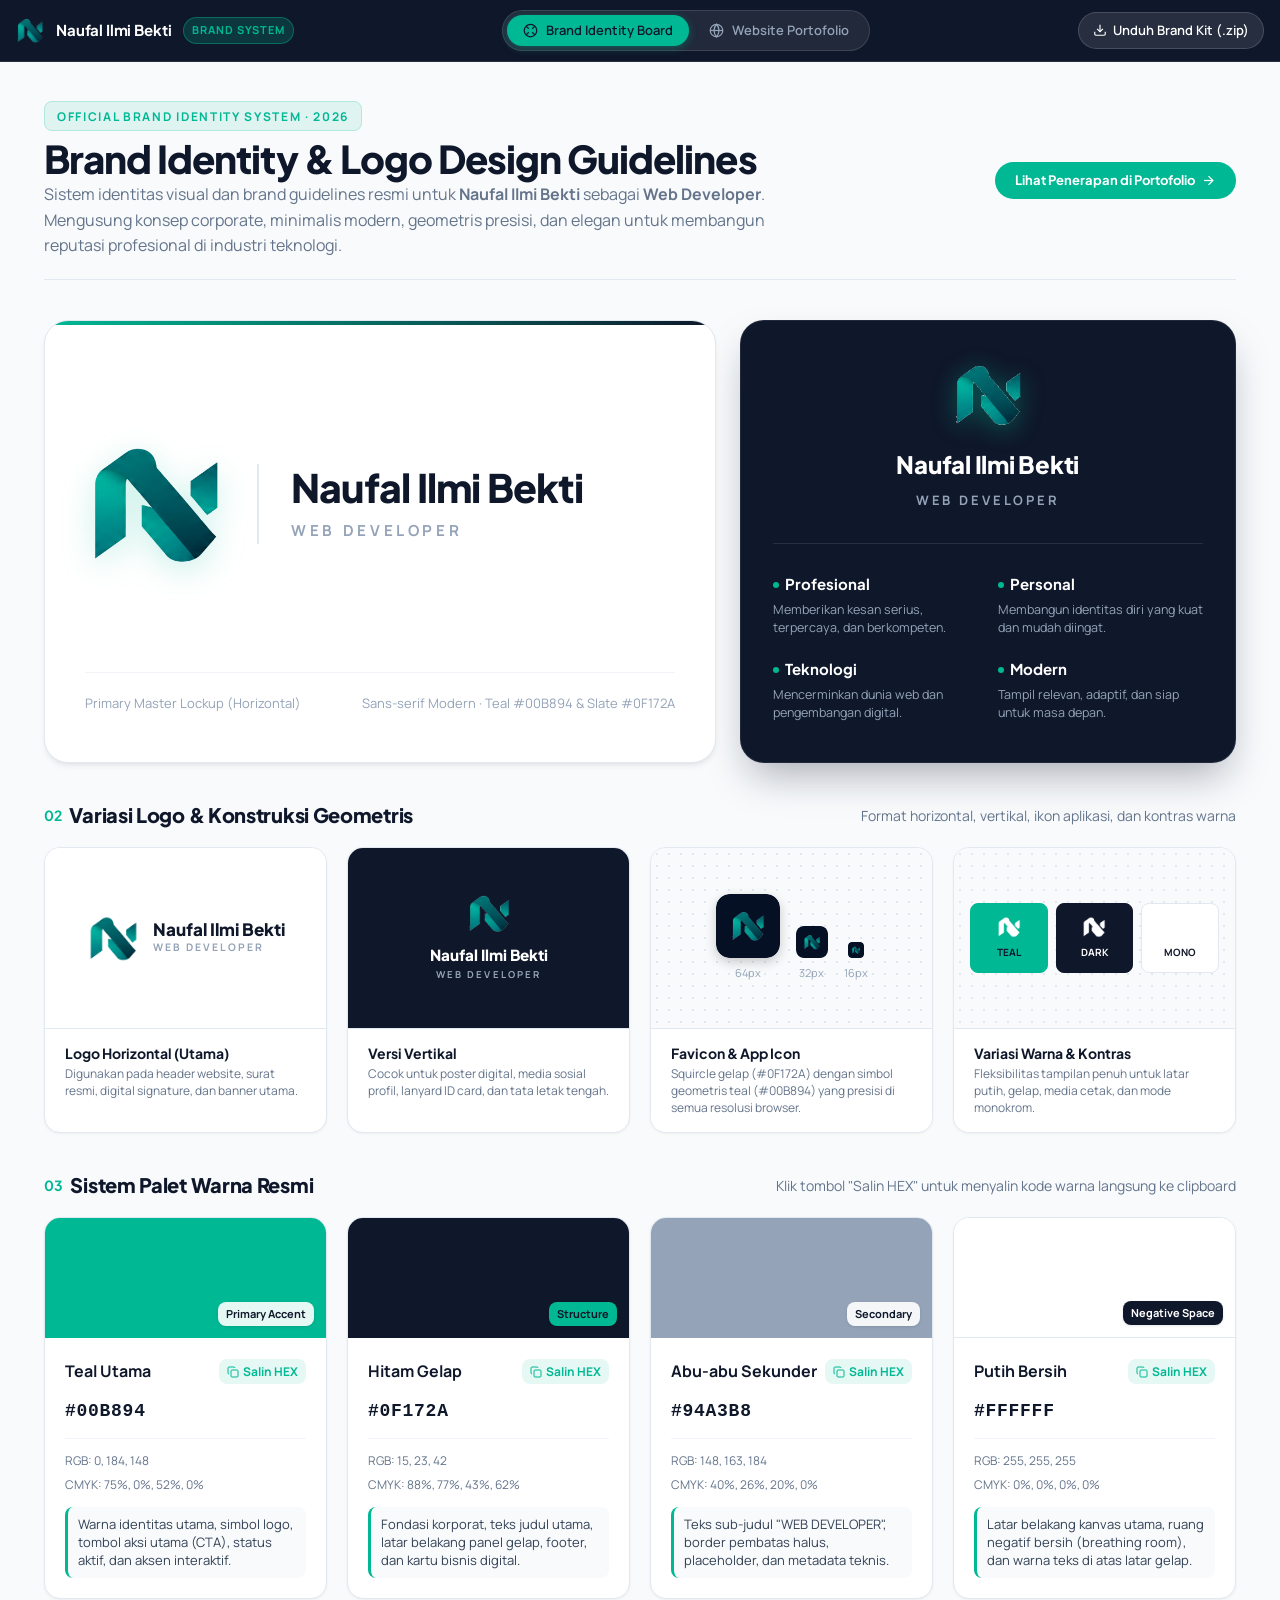
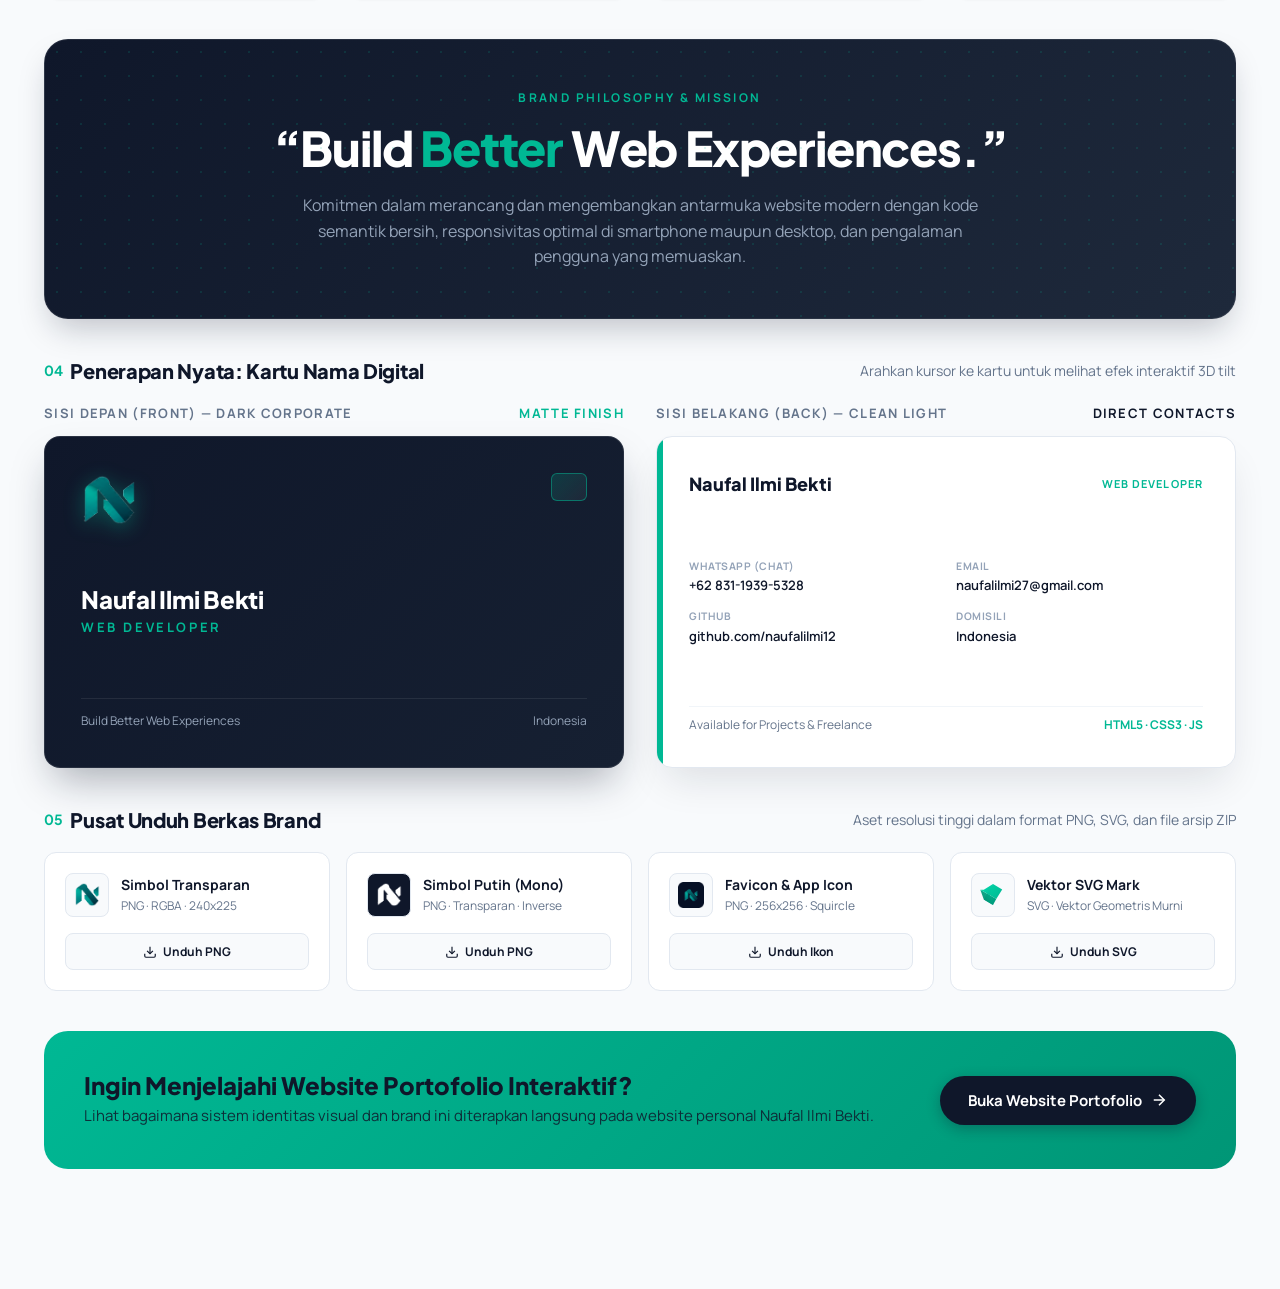
==== index.html @ be4464a8 "feat: initialize portfolio project Add initial project structure, documentation, and media assets." ====
<!DOCTYPE html>
<html lang="id">
<head>
  <meta charset="UTF-8">
  <meta name="viewport" content="width=device-width, initial-scale=1.0">
  <title>Naufal Ilmi Bekti — Web Developer | Brand Identity & Portofolio</title>
  <meta name="description" content="Official Brand Identity Guidelines & Website Portofolio Profesional Naufal Ilmi Bekti — Web Developer. Building Modern Digital Experiences.">
  
  <!-- Open Graph / Facebook / WhatsApp -->
  <meta property="og:type" content="website">
  <meta property="og:title" content="Naufal Ilmi Bekti — Web Developer | Brand Identity & Portofolio">
  <meta property="og:description" content="Official Brand Identity & Website Portofolio Profesional Naufal Ilmi Bekti — Web Developer. Tagline: Build Better Web Experiences.">
  <meta property="og:image" content="./assets/brand-app-icon.png">
  
  <!-- Twitter -->
  <meta name="twitter:card" content="summary_large_image">
  <meta name="twitter:title" content="Naufal Ilmi Bekti — Web Developer">
  <meta name="twitter:description" content="Building Modern Digital Experiences. Tagline: Build Better Web Experiences.">
  <meta name="twitter:image" content="./assets/brand-app-icon.png">
  
  <!-- Abstract Geometric Brand Favicon (STRICT: NO INITIALS) -->
  <link rel="icon" type="image/png" href="./assets/brand-app-icon.png">
  <link rel="apple-touch-icon" href="./assets/brand-app-icon.png">
  
  <!-- Google Fonts: Plus Jakarta Sans & Manrope -->
  <link rel="preconnect" href="https://fonts.googleapis.com">
  <link rel="preconnect" href="https://fonts.gstatic.com" crossorigin>
  <link href="https://fonts.googleapis.com/css2?family=Manrope:wght@400;500;600;700&family=Plus+Jakarta+Sans:wght@500;600;700;800&display=swap" rel="stylesheet">
  
  <!-- Custom CSS -->
  <link rel="stylesheet" href="./style.css">
</head>
<body>

  <!-- ==========================================================================
       TOP APP SUITE BAR & VIEW SWITCHER (Brand Identity Board vs Portofolio)
       ========================================================================== -->
  <aside class="brand-suite-bar" aria-label="Brand Suite Switcher">
    <div class="brand-suite-inner">
      <div class="brand-suite-brand">
        <img src="./assets/brand-mark-transparent.png" alt="Logo Naufal Ilmi Bekti" class="suite-brand-icon">
        <span class="suite-brand-text">Naufal Ilmi Bekti</span>
        <span class="suite-badge">Brand System</span>
      </div>

      <div class="view-switcher-control" role="tablist" aria-label="Pilihan Tampilan Utama">
        <button type="button" class="view-switch-btn active" id="switch-brand-board" role="tab" aria-selected="true" title="Tampilkan Brand Identity & Logo Board">
          <svg width="15" height="15" viewBox="0 0 24 24" fill="none" stroke="currentColor" stroke-width="2"><circle cx="12" cy="12" r="10"/><path d="m4.93 4.93 4.24 4.24"/><path d="m14.83 9.17 4.24-4.24"/><path d="m14.83 14.83 4.24 4.24"/><path d="m9.17 14.83-4.24 4.24"/></svg>
          Brand Identity Board
        </button>
        <button type="button" class="view-switch-btn" id="switch-portfolio" role="tab" aria-selected="false" title="Tampilkan Website Portofolio Lengkap">
          <svg width="15" height="15" viewBox="0 0 24 24" fill="none" stroke="currentColor" stroke-width="2"><circle cx="12" cy="12" r="10"/><line x1="2" y1="12" x2="22" y2="12"/><path d="M12 2a15.3 15.3 0 0 1 4 10 15.3 15.3 0 0 1-4 10 15.3 15.3 0 0 1-4-10 15.3 15.3 0 0 1 4-10z"/></svg>
          Website Portofolio
        </button>
      </div>

      <div class="brand-suite-actions">
        <a href="./portfolio-naufal.zip" download="portfolio-naufal-brand-kit.zip" class="btn-suite-download" title="Unduh Paket Lengkap Brand Assets & Source Code (.ZIP)">
          <svg width="14" height="14" viewBox="0 0 24 24" fill="none" stroke="currentColor" stroke-width="2"><path d="M21 15v4a2 2 0 0 1-2 2H5a2 2 0 0 1-2-2v-4"/><polyline points="7 10 12 15 17 10"/><line x1="12" y1="15" x2="12" y2="3"/></svg>
          Unduh Brand Kit (.zip)
        </a>
      </div>
    </div>
  </aside>

  <!-- ==========================================================================
       VIEW 1: BRAND IDENTITY & LOGO GUIDELINE BOARD (Exact Reference Layout)
       ========================================================================== -->
  <div id="view-brand-board" class="brand-board-view" role="tabpanel" aria-label="Brand Identity Board">
    <div class="brand-board-wrapper">
      
      <!-- Meta Header -->
      <div class="board-meta-strip fade-up">
        <div>
          <span class="board-kicker-badge">Official Brand Identity System · 2026</span>
          <h1 class="board-title">Brand Identity & Logo Design Guidelines</h1>
          <p class="board-subtitle">
            Sistem identitas visual dan brand guidelines resmi untuk <strong>Naufal Ilmi Bekti</strong> sebagai <strong>Web Developer</strong>. Mengusung konsep corporate, minimalis modern, geometris presisi, dan elegan untuk membangun reputasi profesional di industri teknologi.
          </p>
        </div>
        <div>
          <button type="button" class="btn-project-demo js-jump-portfolio" style="padding: 0.65rem 1.25rem;">
            Lihat Penerapan di Portofolio
            <svg width="15" height="15" viewBox="0 0 24 24" fill="none" stroke="currentColor" stroke-width="2"><line x1="5" y1="12" x2="19" y2="12"></line><polyline points="12 5 19 12 12 19"></polyline></svg>
          </button>
        </div>
      </div>

      <!-- 1. HERO DUAL-PANEL: The Exact Core Composition from Reference Image -->
      <div class="brand-hero-dual fade-up">
        
        <!-- Left Panel (White Master Lockup) -->
        <div class="brand-hero-card-white">
          <div class="master-lockup-display">
            <img 
              src="./assets/brand-mark-transparent.png" 
              alt="Simbol Geometris Abstrak Naufal Ilmi Bekti" 
              class="master-symbol-img"
            >
            <div class="master-lockup-divider"></div>
            <div class="master-lockup-text">
              <span class="master-brand-name">Naufal Ilmi Bekti</span>
              <span class="master-brand-role">WEB DEVELOPER</span>
            </div>
          </div>

          <div class="master-card-footer">
            <span>Primary Master Lockup (Horizontal)</span>
            <span>Sans-serif Modern · Teal #00B894 & Slate #0F172A</span>
          </div>
        </div>

        <!-- Right Panel (Dark #0F172A with Vertical Lockup & 4 Pillars) -->
        <div class="brand-hero-card-dark">
          <div class="vertical-lockup-display">
            <img 
              src="./assets/brand-mark-transparent.png" 
              alt="Logo Vertikal Naufal Ilmi Bekti" 
              class="vertical-symbol-img"
            >
            <span class="vertical-brand-name">Naufal Ilmi Bekti</span>
            <span class="vertical-brand-role">WEB DEVELOPER</span>
          </div>

          <!-- 4 Pillars Grid (Direct translation of reference pillars) -->
          <div class="brand-pillars-grid">
            <div class="pillar-item">
              <span class="pillar-name"><span class="pillar-dot"></span> Profesional</span>
              <span class="pillar-desc">Memberikan kesan serius, terpercaya, dan berkompeten.</span>
            </div>
            <div class="pillar-item">
              <span class="pillar-name"><span class="pillar-dot"></span> Personal</span>
              <span class="pillar-desc">Membangun identitas diri yang kuat dan mudah diingat.</span>
            </div>
            <div class="pillar-item">
              <span class="pillar-name"><span class="pillar-dot"></span> Teknologi</span>
              <span class="pillar-desc">Mencerminkan dunia web dan pengembangan digital.</span>
            </div>
            <div class="pillar-item">
              <span class="pillar-name"><span class="pillar-dot"></span> Modern</span>
              <span class="pillar-desc">Tampil relevan, adaptif, dan siap untuk masa depan.</span>
            </div>
          </div>
        </div>

      </div>

      <!-- 2. VARIATIONS MATRIX & APPLICATIONS (4 Grid Cards) -->
      <div class="board-section fade-up">
        <div class="board-section-title-wrap">
          <h2 class="board-section-heading">
            <span class="board-section-num">02</span>
            Variasi Logo & Konstruksi Geometris
          </h2>
          <span class="board-section-sub">Format horizontal, vertikal, ikon aplikasi, dan kontras warna</span>
        </div>

        <div class="variations-matrix-grid">
          
          <!-- Card 1: Logo Horizontal (Utama) -->
          <div class="variation-card">
            <div class="variation-stage stage-light">
              <div style="display: flex; align-items: center; gap: 0.875rem;">
                <img src="./assets/brand-mark-transparent.png" alt="Logo Horizontal" style="width: 52px; height: auto;">
                <div style="display: flex; flex-direction: column;">
                  <span style="font-family: var(--font-display); font-size: 1.0625rem; font-weight: 800; color: #0F172A; line-height: 1.15;">Naufal Ilmi Bekti</span>
                  <span style="font-size: 0.65rem; font-weight: 700; color: #94A3B8; letter-spacing: 0.2em; text-transform: uppercase;">WEB DEVELOPER</span>
                </div>
              </div>
            </div>
            <div class="variation-info">
              <h3 class="variation-title">Logo Horizontal (Utama)</h3>
              <p class="variation-desc">Digunakan pada header website, surat resmi, digital signature, dan banner utama.</p>
            </div>
          </div>

          <!-- Card 2: Logo Vertikal -->
          <div class="variation-card">
            <div class="variation-stage stage-dark">
              <div style="display: flex; flex-direction: column; align-items: center; text-align: center;">
                <img src="./assets/brand-mark-transparent.png" alt="Logo Vertikal" style="width: 44px; height: auto; margin-bottom: 0.5rem;">
                <span style="font-family: var(--font-display); font-size: 0.95rem; font-weight: 800; color: #FFFFFF;">Naufal Ilmi Bekti</span>
                <span style="font-size: 0.6rem; font-weight: 700; color: #94A3B8; letter-spacing: 0.22em; text-transform: uppercase;">WEB DEVELOPER</span>
              </div>
            </div>
            <div class="variation-info">
              <h3 class="variation-title">Versi Vertikal</h3>
              <p class="variation-desc">Cocok untuk poster digital, media sosial profil, lanyard ID card, dan tata letak tengah.</p>
            </div>
          </div>

          <!-- Card 3: Favicon & App Icon -->
          <div class="variation-card">
            <div class="variation-stage stage-subtle">
              <div class="favicon-demo-row">
                <div class="fav-item">
                  <img src="./assets/brand-app-icon.png" alt="App Icon 64px" class="fav-img-64">
                  <span class="fav-label">64px</span>
                </div>
                <div class="fav-item">
                  <img src="./assets/brand-app-icon.png" alt="App Icon 32px" class="fav-img-32">
                  <span class="fav-label">32px</span>
                </div>
                <div class="fav-item">
                  <img src="./assets/brand-app-icon.png" alt="App Icon 16px" class="fav-img-16">
                  <span class="fav-label">16px</span>
                </div>
              </div>
            </div>
            <div class="variation-info">
              <h3 class="variation-title">Favicon & App Icon</h3>
              <p class="variation-desc">Squircle gelap (#0F172A) dengan simbol geometris teal (#00B894) yang presisi di semua resolusi browser.</p>
            </div>
          </div>

          <!-- Card 4: Variasi Warna & Kontras -->
          <div class="variation-card">
            <div class="variation-stage stage-subtle" style="padding: 1rem;">
              <div class="color-contrast-tiles">
                <!-- Tile 1: Teal -->
                <div class="contrast-tile tile-teal" title="Versi Teal">
                  <img src="./assets/brand-mark-dark.png" alt="Mark Teal" class="tile-symbol">
                  <span class="tile-name">Teal</span>
                </div>
                <!-- Tile 2: Dark -->
                <div class="contrast-tile tile-dark" title="Versi Hitam Gelap">
                  <img src="./assets/brand-mark-white.png" alt="Mark Putih" class="tile-symbol">
                  <span class="tile-name">Dark</span>
                </div>
                <!-- Tile 3: White -->
                <div class="contrast-tile tile-white" title="Versi Putih">
                  <img src="./assets/brand-mark-dark.png" alt="Mark Gelap" class="tile-symbol">
                  <span class="tile-name">Mono</span>
                </div>
              </div>
            </div>
            <div class="variation-info">
              <h3 class="variation-title">Variasi Warna & Kontras</h3>
              <p class="variation-desc">Fleksibilitas tampilan penuh untuk latar putih, gelap, media cetak, dan mode monokrom.</p>
            </div>
          </div>

        </div>
      </div>

      <!-- 3. COLOR PALETTE SYSTEM (4 Cards with 1-Click Copy HEX) -->
      <div class="board-section fade-up">
        <div class="board-section-title-wrap">
          <h2 class="board-section-heading">
            <span class="board-section-num">03</span>
            Sistem Palet Warna Resmi
          </h2>
          <span class="board-section-sub">Klik tombol "Salin HEX" untuk menyalin kode warna langsung ke clipboard</span>
        </div>

        <div class="palette-grid">
          
          <!-- Teal Utama -->
          <div class="palette-card">
            <div class="palette-swatch swatch-teal">
              <span class="swatch-tag">Primary Accent</span>
            </div>
            <div class="palette-info">
              <div class="palette-header-row">
                <span class="color-title">Teal Utama</span>
                <button type="button" class="btn-copy-hex js-copy-hex" data-hex="#00B894" title="Salin #00B894">
                  <svg width="12" height="12" viewBox="0 0 24 24" fill="none" stroke="currentColor" stroke-width="2"><rect width="14" height="14" x="8" y="8" rx="2" ry="2"/><path d="M4 16c-1.1 0-2-.9-2-2V4c0-1.1.9-2 2-2h10c1.1 0 2 .9 2 2"/></svg>
                  Salin HEX
                </button>
              </div>
              <span class="color-hex-large">#00B894</span>
              <div class="color-tech-details">
                <span>RGB: 0, 184, 148</span>
                <span>CMYK: 75%, 0%, 52%, 0%</span>
              </div>
              <p class="color-usage-role">
                Warna identitas utama, simbol logo, tombol aksi utama (CTA), status aktif, dan aksen interaktif.
              </p>
            </div>
          </div>

          <!-- Hitam Gelap -->
          <div class="palette-card">
            <div class="palette-swatch swatch-dark">
              <span class="swatch-tag" style="background-color: #00B894; color: #0F172A;">Structure</span>
            </div>
            <div class="palette-info">
              <div class="palette-header-row">
                <span class="color-title">Hitam Gelap</span>
                <button type="button" class="btn-copy-hex js-copy-hex" data-hex="#0F172A" title="Salin #0F172A">
                  <svg width="12" height="12" viewBox="0 0 24 24" fill="none" stroke="currentColor" stroke-width="2"><rect width="14" height="14" x="8" y="8" rx="2" ry="2"/><path d="M4 16c-1.1 0-2-.9-2-2V4c0-1.1.9-2 2-2h10c1.1 0 2 .9 2 2"/></svg>
                  Salin HEX
                </button>
              </div>
              <span class="color-hex-large">#0F172A</span>
              <div class="color-tech-details">
                <span>RGB: 15, 23, 42</span>
                <span>CMYK: 88%, 77%, 43%, 62%</span>
              </div>
              <p class="color-usage-role">
                Fondasi korporat, teks judul utama, latar belakang panel gelap, footer, dan kartu bisnis digital.
              </p>
            </div>
          </div>

          <!-- Abu-abu Sekunder -->
          <div class="palette-card">
            <div class="palette-swatch swatch-slate">
              <span class="swatch-tag">Secondary</span>
            </div>
            <div class="palette-info">
              <div class="palette-header-row">
                <span class="color-title">Abu-abu Sekunder</span>
                <button type="button" class="btn-copy-hex js-copy-hex" data-hex="#94A3B8" title="Salin #94A3B8">
                  <svg width="12" height="12" viewBox="0 0 24 24" fill="none" stroke="currentColor" stroke-width="2"><rect width="14" height="14" x="8" y="8" rx="2" ry="2"/><path d="M4 16c-1.1 0-2-.9-2-2V4c0-1.1.9-2 2-2h10c1.1 0 2 .9 2 2"/></svg>
                  Salin HEX
                </button>
              </div>
              <span class="color-hex-large">#94A3B8</span>
              <div class="color-tech-details">
                <span>RGB: 148, 163, 184</span>
                <span>CMYK: 40%, 26%, 20%, 0%</span>
              </div>
              <p class="color-usage-role">
                Teks sub-judul "WEB DEVELOPER", border pembatas halus, placeholder, dan metadata teknis.
              </p>
            </div>
          </div>

          <!-- Putih Bersih -->
          <div class="palette-card">
            <div class="palette-swatch swatch-white">
              <span class="swatch-tag">Negative Space</span>
            </div>
            <div class="palette-info">
              <div class="palette-header-row">
                <span class="color-title">Putih Bersih</span>
                <button type="button" class="btn-copy-hex js-copy-hex" data-hex="#FFFFFF" title="Salin #FFFFFF">
                  <svg width="12" height="12" viewBox="0 0 24 24" fill="none" stroke="currentColor" stroke-width="2"><rect width="14" height="14" x="8" y="8" rx="2" ry="2"/><path d="M4 16c-1.1 0-2-.9-2-2V4c0-1.1.9-2 2-2h10c1.1 0 2 .9 2 2"/></svg>
                  Salin HEX
                </button>
              </div>
              <span class="color-hex-large">#FFFFFF</span>
              <div class="color-tech-details">
                <span>RGB: 255, 255, 255</span>
                <span>CMYK: 0%, 0%, 0%, 0%</span>
              </div>
              <p class="color-usage-role">
                Latar belakang kanvas utama, ruang negatif bersih (breathing room), dan warna teks di atas latar gelap.
              </p>
            </div>
          </div>

        </div>
      </div>

      <!-- 4. BRAND TAGLINE BANNER: "Build Better Web Experiences" -->
      <div class="brand-tagline-banner fade-up">
        <span class="tagline-kicker">Brand Philosophy & Mission</span>
        <h2 class="tagline-quote">
          “Build <span>Better</span> Web Experiences.”
        </h2>
        <p class="tagline-desc">
          Komitmen dalam merancang dan mengembangkan antarmuka website modern dengan kode semantik bersih, responsivitas optimal di smartphone maupun desktop, dan pengalaman pengguna yang memuaskan.
        </p>
      </div>

      <!-- 5. REAL DIGITAL COLLATERAL: Digital Business Cards (Front & Back) -->
      <div class="board-section fade-up">
        <div class="board-section-title-wrap">
          <h2 class="board-section-heading">
            <span class="board-section-num">04</span>
            Penerapan Nyata: Kartu Nama Digital
          </h2>
          <span class="board-section-sub">Arahkan kursor ke kartu untuk melihat efek interaktif 3D tilt</span>
        </div>

        <div class="collateral-grid">
          
          <!-- Sisi Depan (Dark Theme) -->
          <div class="card-mockup-wrapper">
            <div class="card-label">
              <span>Sisi Depan (Front) — Dark Corporate</span>
              <span style="color: #00B894;">Matte Finish</span>
            </div>
            <div class="business-card-front js-tilt-card">
              <div class="bc-front-top">
                <img src="./assets/brand-mark-transparent.png" alt="Simbol Logo" class="bc-front-symbol">
                <div class="bc-chip"></div>
              </div>
              <div class="bc-front-center">
                <h3 class="bc-front-name">Naufal Ilmi Bekti</h3>
                <p class="bc-front-title">Web Developer</p>
              </div>
              <div class="bc-front-bottom">
                <span>Build Better Web Experiences</span>
                <span>Indonesia</span>
              </div>
            </div>
          </div>

          <!-- Sisi Belakang (Clean White) -->
          <div class="card-mockup-wrapper">
            <div class="card-label">
              <span>Sisi Belakang (Back) — Clean Light</span>
              <span style="color: #0F172A;">Direct Contacts</span>
            </div>
            <div class="business-card-back js-tilt-card">
              <div class="bc-back-header">
                <span class="bc-back-brand">Naufal Ilmi Bekti</span>
                <span class="bc-back-tag">Web Developer</span>
              </div>
              <div class="bc-back-contacts">
                <div class="bc-contact-row">
                  <span class="bc-contact-label">WhatsApp (Chat)</span>
                  <span class="bc-contact-val">+62 831-1939-5328</span>
                </div>
                <div class="bc-contact-row">
                  <span class="bc-contact-label">Email</span>
                  <span class="bc-contact-val">naufalilmi27@gmail.com</span>
                </div>
                <div class="bc-contact-row">
                  <span class="bc-contact-label">GitHub</span>
                  <span class="bc-contact-val">github.com/naufalilmi12</span>
                </div>
                <div class="bc-contact-row">
                  <span class="bc-contact-label">Domisili</span>
                  <span class="bc-contact-val">Indonesia</span>
                </div>
              </div>
              <div class="bc-back-footer">
                <span>Available for Projects & Freelance</span>
                <span style="color: #00B894; font-weight: 700;">HTML5 · CSS3 · JS</span>
              </div>
            </div>
          </div>

        </div>
      </div>

      <!-- 6. ASSET DOWNLOAD & EXPORT HUB -->
      <div class="board-section fade-up">
        <div class="board-section-title-wrap">
          <h2 class="board-section-heading">
            <span class="board-section-num">05</span>
            Pusat Unduh Berkas Brand
          </h2>
          <span class="board-section-sub">Aset resolusi tinggi dalam format PNG, SVG, dan file arsip ZIP</span>
        </div>

        <div class="asset-download-grid">
          
          <!-- Asset 1: Transparent Master PNG -->
          <div class="asset-card">
            <div class="asset-card-top">
              <div class="asset-icon-box">
                <img src="./assets/brand-mark-transparent.png" alt="Simbol Transparan">
              </div>
              <div class="asset-meta">
                <span class="asset-name">Simbol Transparan</span>
                <span class="asset-spec">PNG · RGBA · 240x225</span>
              </div>
            </div>
            <a href="./assets/brand-mark-transparent.png" download="naufal-ilmi-bekti-mark-teal.png" class="btn-asset-dl">
              <svg width="14" height="14" viewBox="0 0 24 24" fill="none" stroke="currentColor" stroke-width="2"><path d="M21 15v4a2 2 0 0 1-2 2H5a2 2 0 0 1-2-2v-4"/><polyline points="7 10 12 15 17 10"/><line x1="12" y1="15" x2="12" y2="3"/></svg>
              Unduh PNG
            </a>
          </div>

          <!-- Asset 2: White Monochrome PNG -->
          <div class="asset-card">
            <div class="asset-card-top">
              <div class="asset-icon-box" style="background-color: #0F172A;">
                <img src="./assets/brand-mark-white.png" alt="Simbol Putih">
              </div>
              <div class="asset-meta">
                <span class="asset-name">Simbol Putih (Mono)</span>
                <span class="asset-spec">PNG · Transparan · Inverse</span>
              </div>
            </div>
            <a href="./assets/brand-mark-white.png" download="naufal-ilmi-bekti-mark-white.png" class="btn-asset-dl">
              <svg width="14" height="14" viewBox="0 0 24 24" fill="none" stroke="currentColor" stroke-width="2"><path d="M21 15v4a2 2 0 0 1-2 2H5a2 2 0 0 1-2-2v-4"/><polyline points="7 10 12 15 17 10"/><line x1="12" y1="15" x2="12" y2="3"/></svg>
              Unduh PNG
            </a>
          </div>

          <!-- Asset 3: App Icon / Favicon -->
          <div class="asset-card">
            <div class="asset-card-top">
              <div class="asset-icon-box">
                <img src="./assets/brand-app-icon.png" alt="App Icon">
              </div>
              <div class="asset-meta">
                <span class="asset-name">Favicon & App Icon</span>
                <span class="asset-spec">PNG · 256x256 · Squircle</span>
              </div>
            </div>
            <a href="./assets/brand-app-icon.png" download="favicon-naufal-ilmi-bekti.png" class="btn-asset-dl">
              <svg width="14" height="14" viewBox="0 0 24 24" fill="none" stroke="currentColor" stroke-width="2"><path d="M21 15v4a2 2 0 0 1-2 2H5a2 2 0 0 1-2-2v-4"/><polyline points="7 10 12 15 17 10"/><line x1="12" y1="15" x2="12" y2="3"/></svg>
              Unduh Ikon
            </a>
          </div>

          <!-- Asset 4: Vektor SVG Mark -->
          <div class="asset-card">
            <div class="asset-card-top">
              <div class="asset-icon-box">
                <img src="./assets/brand-mark.svg" alt="Simbol SVG">
              </div>
              <div class="asset-meta">
                <span class="asset-name">Vektor SVG Mark</span>
                <span class="asset-spec">SVG · Vektor Geometris Murni</span>
              </div>
            </div>
            <a href="./assets/brand-mark.svg" download="naufal-ilmi-bekti-mark.svg" class="btn-asset-dl">
              <svg width="14" height="14" viewBox="0 0 24 24" fill="none" stroke="currentColor" stroke-width="2"><path d="M21 15v4a2 2 0 0 1-2 2H5a2 2 0 0 1-2-2v-4"/><polyline points="7 10 12 15 17 10"/><line x1="12" y1="15" x2="12" y2="3"/></svg>
              Unduh SVG
            </a>
          </div>

        </div>
      </div>

      <!-- Action Banner: Switch to Portfolio -->
      <div class="board-cta-card fade-up">
        <div class="board-cta-text">
          <h3>Ingin Menjelajahi Website Portofolio Interaktif?</h3>
          <p>Lihat bagaimana sistem identitas visual dan brand ini diterapkan langsung pada website personal Naufal Ilmi Bekti.</p>
        </div>
        <button type="button" class="btn-cta-portfolio js-jump-portfolio">
          Buka Website Portofolio
          <svg width="18" height="18" viewBox="0 0 24 24" fill="none" stroke="currentColor" stroke-width="2"><line x1="5" y1="12" x2="19" y2="12"></line><polyline points="12 5 19 12 12 19"></polyline></svg>
        </button>
      </div>

    </div>
  </div>

  <!-- ==========================================================================
       VIEW 2: WEBSITE PORTOFOLIO PROFESIONAL — NAUFAL ILMI BEKTI
       ========================================================================== -->
  <div id="view-portfolio" class="view-hidden" role="tabpanel" aria-label="Website Portofolio">

    <!-- Header Portofolio -->
    <header class="site-header" id="header">
      <div class="container">
        <div class="nav-wrapper">
          <!-- Zone 1: Wordmark Logo dengan Brand Mark Resmi -->
          <a href="#home" class="logo-wordmark nav-brand-group" aria-label="Naufal Ilmi Bekti - Beranda">
            <img src="./assets/brand-mark-transparent.png" alt="Logo" class="nav-brand-mark">
            <span>Naufal Ilmi Bekti</span>
          </a>

          <!-- Zone 2: Navigation Links -->
          <nav aria-label="Navigasi Utama">
            <ul class="nav-menu">
              <li><a href="#home" class="nav-link active">Home</a></li>
              <li><a href="#about" class="nav-link">About</a></li>
              <li><a href="#services" class="nav-link">Services</a></li>
              <li><a href="#portfolio" class="nav-link">Portfolio</a></li>
              <li><a href="#contact" class="nav-link">Contact</a></li>
              <li>
                <button type="button" class="js-jump-brand" style="display: inline-flex; align-items: center; gap: 0.35rem; font-size: 0.8125rem; font-weight: 700; color: var(--color-primary); background-color: rgba(0, 184, 148, 0.1); border: 1px solid rgba(0, 184, 148, 0.25); padding: 0.35rem 0.75rem; border-radius: var(--radius-full); cursor: pointer;">
                  🎨 Brand Board
                </button>
              </li>
            </ul>
          </nav>

          <!-- Zone 3: Mobile Hamburger -->
          <div class="header-actions">
            <button class="nav-toggle" aria-label="Buka menu navigasi" aria-expanded="false">
              <svg width="22" height="22" viewBox="0 0 24 24" fill="none" stroke="currentColor" stroke-width="2" stroke-linecap="round" stroke-linejoin="round">
                <path d="M4 6h16M4 12h16M4 18h16"/>
              </svg>
            </button>
          </div>
        </div>
      </div>
    </header>

  <main>
    <!-- ==========================================================================
         HERO SECTION (2 Kolom: Teks Kiri, Foto Asli Kanan)
         ========================================================================== -->
    <section class="hero-section" id="home">
      <div class="container">
        <div class="hero-grid">
          <!-- Kolom Teks (Kiri) -->
          <div class="hero-content fade-up">
            <div class="status-badge">
              <span class="status-dot"></span>
              <span>Terbuka untuk kolaborasi</span>
            </div>
            
            <p class="hero-greeting">Halo, Saya</p>
            
            <h1 class="hero-title">
              Naufal Ilmi Bekti,<br>
              <span class="text-highlight">Web</span> Developer
            </h1>
            
            <p class="hero-description">
              Saya membangun website modern, responsif, dan mudah digunakan untuk membantu bisnis dan personal tampil profesional di dunia digital.
            </p>
            
            <div class="hero-cta-group">
              <a href="#contact" class="btn-primary">
                Hire Me
                <svg width="18" height="18" viewBox="0 0 24 24" fill="none" stroke="currentColor" stroke-width="2" stroke-linecap="round" stroke-linejoin="round"><line x1="5" y1="12" x2="19" y2="12"></line><polyline points="12 5 19 12 12 19"></polyline></svg>
              </a>
              <a href="#portfolio" class="btn-secondary">
                Lihat Proyek
              </a>
            </div>

            <div class="hero-meta-bar">
              <div class="meta-item">
                <svg width="16" height="16" viewBox="0 0 24 24" fill="none" stroke="var(--color-primary)" stroke-width="2" stroke-linecap="round" stroke-linejoin="round"><path d="M20 10c0 6-8 12-8 12s-8-6-8-12a8 8 0 0 1 16 0Z"/><circle cx="12" cy="10" r="3"/></svg>
                <span>Indonesia</span>
              </div>
              <span>·</span>
              <div class="meta-item">
                <svg width="16" height="16" viewBox="0 0 24 24" fill="none" stroke="var(--color-primary)" stroke-width="2" stroke-linecap="round" stroke-linejoin="round"><polyline points="16 18 22 12 16 6"/><polyline points="8 6 2 12 8 18"/></svg>
                <span>Clean Code & Responsive</span>
              </div>
            </div>
          </div>

          <!-- Kolom Foto Asli (Kanan) -->
          <div class="hero-media fade-up">
            <div class="profile-card-wrapper">
              <img 
                src="./assets/profile.jpg" 
                alt="Foto Naufal Ilmi Bekti — Web Developer" 
                class="profile-img"
                loading="eager"
              >
              <div class="profile-scrim"></div>
              <div class="profile-badge-overlay">
                <span class="profile-badge-title">Naufal Ilmi Bekti</span>
                <span class="profile-badge-sub">Web Developer · Indonesia</span>
              </div>
            </div>
          </div>
        </div>
      </div>
    </section>

    <!-- ==========================================================================
         ABOUT ME SECTION
         ========================================================================== -->
    <section class="section-alt" id="about">
      <div class="container">
        <div class="section-header fade-up">
          <p class="section-kicker">Tentang Pengembang</p>
          <h2 class="section-title">Tentang Saya</h2>
          <p class="section-desc">
            Saya memiliki ketertarikan pada teknologi informasi, pengembangan website, dan pembuatan solusi digital yang bermanfaat. Saya terus mengembangkan kemampuan melalui pembelajaran, eksplorasi teknologi, dan pengerjaan proyek.
          </p>
        </div>

        <div class="about-grid">
          <!-- Bio & Core Focus -->
          <div class="about-prose fade-up">
            <p>
              Sebagai seorang <strong>Web Developer</strong>, saya berfokus pada perancangan antarmuka yang ramah pengguna, berstruktur kode rapi, dan cepat diakses di berbagai perangkat — mulai dari smartphone berlayar ringkas hingga layar desktop resolusi tinggi.
            </p>
            <p>
              Prinsip utama saya dalam berkarya adalah memadukan estetika desain yang bersih dengan fungsionalitas yang solid. Setiap baris kode ditulis dengan tujuan memecahkan masalah nyata bagi calon klien, bisnis, maupun komunitas teknologi.
            </p>

            <div class="about-pillars">
              <div class="pillar-card">
                <h3 class="pillar-title">Frontend Engineering</h3>
                <p class="pillar-desc">Penguasaan struktur semantik HTML5, arsitektur CSS responsif, dan logika JavaScript interaktif.</p>
              </div>
              <div class="pillar-card">
                <h3 class="pillar-title">User Experience Focus</h3>
                <p class="pillar-desc">Navigasi intuitif, tipografi yang nyaman dibaca, dan tata letak yang ramah sentuhan layar ponsel.</p>
              </div>
              <div class="pillar-card">
                <h3 class="pillar-title">Performa & Kode Bersih</h3>
                <p class="pillar-desc">Waktu muat cepat, tanpa file yang berlebihan, dan struktur kode yang mudah dipelihara.</p>
              </div>
              <div class="pillar-card">
                <h3 class="pillar-title">Komitmen & Pertumbuhan</h3>
                <p class="pillar-desc">Terus mengasah keterampilan teknologi melalui studi mandiri, dokumentasi, dan proyek langsung.</p>
              </div>
            </div>
          </div>

          <!-- Side Profile Card -->
          <div class="about-card fade-up">
            <h3 class="about-card-title">Informasi Ringkas</h3>
            <div class="info-list">
              <div class="info-row">
                <span class="info-label">Nama Lengkap</span>
                <span class="info-value">Naufal Ilmi Bekti</span>
              </div>
              <div class="info-row">
                <span class="info-label">Profesi</span>
                <span class="info-value">Web Developer</span>
              </div>
              <div class="info-row">
                <span class="info-label">Tagline</span>
                <span class="info-value">Building Modern Digital Experiences</span>
              </div>
              <div class="info-row">
                <span class="info-label">Domisili</span>
                <span class="info-value">Indonesia</span>
              </div>
              <div class="info-row">
                <span class="info-label">Status Ketersediaan</span>
                <span class="info-value" style="color: var(--color-primary);">Freelance / Proyek / Magang</span>
              </div>
              <div class="info-row">
                <span class="info-label">Email</span>
                <span class="info-value">naufalilmi27@gmail.com</span>
              </div>
              <div class="info-row">
                <span class="info-label">GitHub</span>
                <span class="info-value">github.com/naufalilmi12</span>
              </div>
            </div>
          </div>
        </div>
      </div>
    </section>

    <!-- ==========================================================================
         SKILLS SECTION
         ========================================================================== -->
    <section id="skills">
      <div class="container">
        <div class="section-header fade-up">
          <p class="section-kicker">Keahlian Teknis</p>
          <h2 class="section-title">Teknologi & Keterampilan</h2>
          <p class="section-desc">
            Keterampilan yang aktif saya gunakan untuk membangun antarmuka web yang modern, cepat, dan mudah diakses.
          </p>
        </div>

        <div class="skills-grid">
          <!-- Skill: HTML5 -->
          <div class="skill-card fade-up">
            <div class="skill-icon-wrap">
              <svg width="24" height="24" viewBox="0 0 24 24" fill="none" stroke="currentColor" stroke-width="2" stroke-linecap="round" stroke-linejoin="round"><path d="m3 3 1.8 15.3L12 21l7.2-2.7L21 3H3z"/><path d="M7.5 7.5h9"/><path d="M7.5 12h8"/><path d="m15.5 12-.5 4.5-3 1-3-1-.2-2"/></svg>
            </div>
            <h3 class="skill-name">HTML5</h3>
            <p class="skill-tag">Struktur Semantik & SEO</p>
          </div>

          <!-- Skill: CSS3 -->
          <div class="skill-card fade-up">
            <div class="skill-icon-wrap">
              <svg width="24" height="24" viewBox="0 0 24 24" fill="none" stroke="currentColor" stroke-width="2" stroke-linecap="round" stroke-linejoin="round"><path d="M4 3h16l-1.5 15.5L12 21l-6.5-2.5L4 3z"/><path d="M8 7.5h8"/><path d="M8 11.5h7.5l-.5 4.5-3 1-3-1-.2-2"/></svg>
            </div>
            <h3 class="skill-name">CSS3</h3>
            <p class="skill-tag">Flexbox, Grid & Animasi</p>
          </div>

          <!-- Skill: JavaScript -->
          <div class="skill-card fade-up">
            <div class="skill-icon-wrap">
              <svg width="24" height="24" viewBox="0 0 24 24" fill="none" stroke="currentColor" stroke-width="2" stroke-linecap="round" stroke-linejoin="round"><rect width="18" height="18" x="3" y="3" rx="2"/><path d="M16 8v5a2 2 0 0 1-2 2h-1"/><path d="M9 11v3a2 2 0 0 0 2 2"/></svg>
            </div>
            <h3 class="skill-name">JavaScript</h3>
            <p class="skill-tag">DOM Manipulation & ES6+</p>
          </div>

          <!-- Skill: Responsive Web Design -->
          <div class="skill-card fade-up">
            <div class="skill-icon-wrap">
              <svg width="24" height="24" viewBox="0 0 24 24" fill="none" stroke="currentColor" stroke-width="2" stroke-linecap="round" stroke-linejoin="round"><rect width="16" height="10" x="2" y="3" rx="2"/><rect width="6" height="10" x="16" y="11" rx="1"/></svg>
            </div>
            <h3 class="skill-name">Responsive Design</h3>
            <p class="skill-tag">Mobile First & Tablet Support</p>
          </div>

          <!-- Skill: Git & GitHub -->
          <div class="skill-card fade-up">
            <div class="skill-icon-wrap">
              <svg width="24" height="24" viewBox="0 0 24 24" fill="none" stroke="currentColor" stroke-width="2" stroke-linecap="round" stroke-linejoin="round"><circle cx="18" cy="18" r="3"/><circle cx="6" cy="6" r="3"/><circle cx="6" cy="18" r="3"/><path d="M18 9a9 9 0 0 1-9 9"/><line x1="6" y1="9" x2="6" y2="15"/></svg>
            </div>
            <h3 class="skill-name">Git & GitHub</h3>
            <p class="skill-tag">Version Control & Workflow</p>
          </div>

          <!-- Skill: GitHub Pages -->
          <div class="skill-card fade-up">
            <div class="skill-icon-wrap">
              <svg width="24" height="24" viewBox="0 0 24 24" fill="none" stroke="currentColor" stroke-width="2" stroke-linecap="round" stroke-linejoin="round"><circle cx="12" cy="12" r="10"/><path d="M12 2a14.5 14.5 0 0 0 0 20 14.5 14.5 0 0 0 0-20"/><path d="M2 12h20"/></svg>
            </div>
            <h3 class="skill-name">GitHub Pages</h3>
            <p class="skill-tag">Deployment & Hosting Statis</p>
          </div>
        </div>
      </div>
    </section>

    <!-- ==========================================================================
         SERVICES SECTION (3 Core Services)
         ========================================================================== -->
    <section class="section-alt" id="services">
      <div class="container">
        <div class="section-header fade-up">
          <p class="section-kicker">Solusi Digital</p>
          <h2 class="section-title">Layanan Pembuatan Website</h2>
          <p class="section-desc">
            Membantu bisnis, personal, dan institusi membangun kehadiran online yang kredibel, elegan, dan fungsional.
          </p>
        </div>

        <div class="services-grid">
          <!-- Card 1: Landing Page -->
          <div class="service-card fade-up">
            <div class="service-icon-box">
              <svg width="28" height="28" viewBox="0 0 24 24" fill="none" stroke="currentColor" stroke-width="2" stroke-linecap="round" stroke-linejoin="round"><path d="M12 2l8 4.5v11L12 22l-8-4.5v-11L12 2z"/><polyline points="12 12 20 7.5 12 2 4 7.5 12 12"/><polyline points="12 12 12 22"/></svg>
            </div>
            <h3 class="service-title">Website Landing Page</h3>
            <p class="service-desc">
              Website promosi yang dirancang untuk menampilkan informasi bisnis, produk, atau layanan secara profesional dan mengonversi pengunjung menjadi pelanggan.
            </p>
            <ul class="service-features-list">
              <li>
                <svg width="16" height="16" viewBox="0 0 24 24" fill="none" stroke="currentColor" stroke-width="2" stroke-linecap="round" stroke-linejoin="round"><polyline points="20 6 9 17 4 12"/></svg>
                Struktur Call-to-Action (CTA) terarah
              </li>
              <li>
                <svg width="16" height="16" viewBox="0 0 24 24" fill="none" stroke="currentColor" stroke-width="2" stroke-linecap="round" stroke-linejoin="round"><polyline points="20 6 9 17 4 12"/></svg>
                Kecepatan akses optimal di ponsel
              </li>
              <li>
                <svg width="16" height="16" viewBox="0 0 24 24" fill="none" stroke="currentColor" stroke-width="2" stroke-linecap="round" stroke-linejoin="round"><polyline points="20 6 9 17 4 12"/></svg>
                Integrasi WhatsApp & form kontak
              </li>
            </ul>
          </div>

          <!-- Card 2: Portofolio -->
          <div class="service-card fade-up">
            <div class="service-icon-box">
              <svg width="28" height="28" viewBox="0 0 24 24" fill="none" stroke="currentColor" stroke-width="2" stroke-linecap="round" stroke-linejoin="round"><rect width="20" height="14" x="2" y="3" rx="2"/><line x1="8" y1="21" x2="16" y2="21"/><line x1="12" y1="17" x2="12" y2="21"/></svg>
            </div>
            <h3 class="service-title">Website Portofolio</h3>
            <p class="service-desc">
              Website personal untuk menampilkan profil, keahlian, dan proyek secara terstruktur guna membangun personal branding yang kredibel bagi recruiter dan klien.
            </p>
            <ul class="service-features-list">
              <li>
                <svg width="16" height="16" viewBox="0 0 24 24" fill="none" stroke="currentColor" stroke-width="2" stroke-linecap="round" stroke-linejoin="round"><polyline points="20 6 9 17 4 12"/></svg>
                Galeri proyek interaktif & detail live
              </li>
              <li>
                <svg width="16" height="16" viewBox="0 0 24 24" fill="none" stroke="currentColor" stroke-width="2" stroke-linecap="round" stroke-linejoin="round"><polyline points="20 6 9 17 4 12"/></svg>
                Sertifikasi & Kredensial Terverifikasi
              </li>
              <li>
                <svg width="16" height="16" viewBox="0 0 24 24" fill="none" stroke="currentColor" stroke-width="2" stroke-linecap="round" stroke-linejoin="round"><polyline points="20 6 9 17 4 12"/></svg>
                Kompatibel dengan GitHub Pages hosting
              </li>
            </ul>
          </div>

          <!-- Card 3: Business Profile -->
          <div class="service-card fade-up">
            <div class="service-icon-box">
              <svg width="28" height="28" viewBox="0 0 24 24" fill="none" stroke="currentColor" stroke-width="2" stroke-linecap="round" stroke-linejoin="round"><rect width="18" height="18" x="3" y="3" rx="2"/><path d="M3 9h18"/><path d="M9 21V9"/></svg>
            </div>
            <h3 class="service-title">Website Business Profile</h3>
            <p class="service-desc">
              Website profil bisnis untuk membantu usaha menampilkan informasi dan identitas digital yang meningkatkan kepercayaan calon mitra serta pelanggan.
            </p>
            <ul class="service-features-list">
              <li>
                <svg width="16" height="16" viewBox="0 0 24 24" fill="none" stroke="currentColor" stroke-width="2" stroke-linecap="round" stroke-linejoin="round"><polyline points="20 6 9 17 4 12"/></svg>
                Penyajian profil visi, misi & layanan
              </li>
              <li>
                <svg width="16" height="16" viewBox="0 0 24 24" fill="none" stroke="currentColor" stroke-width="2" stroke-linecap="round" stroke-linejoin="round"><polyline points="20 6 9 17 4 12"/></svg>
                Navigasi multi-seksi yang rapi
              </li>
              <li>
                <svg width="16" height="16" viewBox="0 0 24 24" fill="none" stroke="currentColor" stroke-width="2" stroke-linecap="round" stroke-linejoin="round"><polyline points="20 6 9 17 4 12"/></svg>
                Struktur ramah pencarian Google (SEO)
              </li>
            </ul>
          </div>
        </div>
      </div>
    </section>

    <!-- ==========================================================================
         PORTFOLIO PROJECTS SECTION
         ========================================================================== -->
    <section id="portfolio">
      <div class="container">
        <div class="section-header fade-up">
          <p class="section-kicker">Karya & Demonstrasi</p>
          <h2 class="section-title">Proyek Pilihan</h2>
          <p class="section-desc">
            Daftar proyek website yang saya rancang dan bangun dengan fokus pada antarmuka modern, responsivitas, dan kode terstruktur.
          </p>
        </div>

        <div class="projects-grid">
          <!-- Project 1: Kopi Senja -->
          <article class="project-card fade-up">
            <div class="project-thumb-wrap">
              <img 
                src="./assets/project-kopi-senja.jpg" 
                alt="Tampilan Website Kopi Senja oleh Naufal Ilmi Bekti" 
                class="project-thumb"
                loading="lazy"
              >
            </div>
            <div class="project-body">
              <div class="project-meta-row">
                <span class="project-category">Personal Project</span>
                <span>·</span>
                <span>Landing Page</span>
              </div>
              <h3 class="project-title">Website Kopi Senja</h3>
              <p class="project-desc">
                Website bertema coffee shop modern dengan nuansa hangat dan elegan, menampilkan menu pilihan, cerita kopi, serta navigasi yang responsif untuk pengunjung.
              </p>
              <div class="project-tech-stack">
                <span>HTML5</span>
                <span>·</span>
                <span>CSS3</span>
                <span>·</span>
                <span>JavaScript</span>
              </div>
              <div class="project-actions">
                <a href="https://naufalilmi12.github.io/kopi-senja" target="_blank" rel="noopener noreferrer" class="btn-project-demo">
                  Live Demo
                  <svg width="14" height="14" viewBox="0 0 24 24" fill="none" stroke="currentColor" stroke-width="2" stroke-linecap="round" stroke-linejoin="round"><path d="M18 13v6a2 2 0 0 1-2 2H5a2 2 0 0 1-2-2V8a2 2 0 0 1 2-2h6"/><polyline points="15 3 21 3 21 9"/><line x1="10" y1="14" x2="21" y2="3"/></svg>
                </a>
                <a href="https://github.com/naufalilmi12/kopi-senja" target="_blank" rel="noopener noreferrer" class="btn-project-code">
                  Source Code
                </a>
              </div>
            </div>
          </article>

          <!-- Project 2: Pesantren Modern Raudlatussalam -->
          <article class="project-card fade-up">
            <div class="project-thumb-wrap">
              <img 
                src="./assets/project-pesantren.jpg" 
                alt="Tampilan Website Pesantren Modern Raudlatussalam" 
                class="project-thumb"
                loading="lazy"
              >
            </div>
            <div class="project-body">
              <div class="project-meta-row">
                <span class="project-category">Institutional Profile</span>
                <span>·</span>
                <span>Sistem Informasi</span>
              </div>
              <h3 class="project-title">Pesantren Modern Raudlatussalam</h3>
              <p class="project-desc">
                Website profil lembaga pendidikan pesantren modern yang menyajikan kurikulum, program santri, pendaftaran, serta sarana informasi terpadu.
              </p>
              <div class="project-tech-stack">
                <span>Responsive Web</span>
                <span>·</span>
                <span>Modern UI</span>
                <span>·</span>
                <span>Interactive</span>
              </div>
              <div class="project-actions">
                <a href="https://pesantren-modern-raudlatussalam.ai.studio" target="_blank" rel="noopener noreferrer" class="btn-project-demo">
                  Live Demo
                  <svg width="14" height="14" viewBox="0 0 24 24" fill="none" stroke="currentColor" stroke-width="2" stroke-linecap="round" stroke-linejoin="round"><path d="M18 13v6a2 2 0 0 1-2 2H5a2 2 0 0 1-2-2V8a2 2 0 0 1 2-2h6"/><polyline points="15 3 21 3 21 9"/><line x1="10" y1="14" x2="21" y2="3"/></svg>
                </a>
              </div>
            </div>
          </article>

          <!-- Project 3: Website Portofolio Personal -->
          <article class="project-card fade-up">
            <div class="project-thumb-wrap">
              <img 
                src="./assets/project-portfolio.jpg" 
                alt="Tampilan Website Portofolio Personal Naufal Ilmi Bekti" 
                class="project-thumb"
                loading="lazy"
              >
            </div>
            <div class="project-body">
              <div class="project-meta-row">
                <span class="project-category">Personal Branding</span>
                <span>·</span>
                <span>Portfolio Website</span>
              </div>
              <h3 class="project-title">Portofolio Naufal Ilmi Bekti</h3>
              <p class="project-desc">
                Website portofolio yang sedang Anda jelajahi ini, dibangun secara murni dengan HTML5, CSS3, dan vanilla JavaScript tanpa dependensi berlebih, siap deploy di GitHub Pages.
              </p>
              <div class="project-tech-stack">
                <span>HTML5</span>
                <span>·</span>
                <span>CSS3</span>
                <span>·</span>
                <span>Vanilla JS</span>
              </div>
              <div class="project-actions">
                <a href="#home" class="btn-project-demo">
                  Lihat Beranda
                </a>
                <a href="https://github.com/naufalilmi12/portfolio-naufal" target="_blank" rel="noopener noreferrer" class="btn-project-code">
                  Repository
                </a>
              </div>
            </div>
          </article>
        </div>
      </div>
    </section>

    <!-- ==========================================================================
         JOURNEY & TIMELINE SECTION
         ========================================================================== -->
    <section class="section-alt" id="journey">
      <div class="container">
        <div class="section-header fade-up">
          <p class="section-kicker">Perjalanan Belajar & Sertifikasi</p>
          <h2 class="section-title">Milestone Pengembangan Diri</h2>
          <p class="section-desc">
            Langkah konsisten dalam mempelajari teknologi web, menyelesaikan kursus bersertifikasi, dan membangun portofolio proyek.
          </p>
        </div>

        <div class="timeline-container">
          <!-- Milestone 1 -->
          <div class="timeline-item fade-up">
            <div class="timeline-dot"></div>
            <div class="timeline-card">
              <p class="timeline-meta">Sertifikasi & Pembelajaran Terverifikasi</p>
              <h3 class="timeline-title">Introduction to Artificial Intelligence — Simplilearn SkillUp</h3>
              <p class="timeline-desc">
                Menyelesaikan program kursus resmi <em>Introduction to Artificial Intelligence</em> oleh Simplilearn SkillUp (Kode Sertifikat: <strong>10916042</strong>, Terverifikasi 20 Oktober 2026). Memahami konsep dasar kecerdasan buatan dan integrasi teknologi digital.
              </p>
              <div style="margin-top: 1rem;">
                <a href="./assets/sertifikat.pdf" target="_blank" rel="noopener noreferrer" class="btn-project-code" style="display: inline-flex;">
                  <svg width="14" height="14" viewBox="0 0 24 24" fill="none" stroke="currentColor" stroke-width="2" stroke-linecap="round" stroke-linejoin="round" style="margin-right: 4px;"><circle cx="12" cy="8" r="6"/><path d="M15.477 12.89 17 22l-5-3-5 3 1.523-9.11"/></svg>
                  Buka Dokumen Sertifikat (PDF)
                </a>
              </div>
            </div>
          </div>

          <!-- Milestone 2 -->
          <div class="timeline-item fade-up">
            <div class="timeline-dot"></div>
            <div class="timeline-card">
              <p class="timeline-meta">Eksplorasi & Proyek Web Nyata</p>
              <h3 class="timeline-title">Pembuatan Proyek Landing Page & Profil Institusi</h3>
              <p class="timeline-desc">
                Merancang dan merilis proyek <strong>Kopi Senja</strong> dan situs profil <strong>Pesantren Modern Raudlatussalam</strong>. Mempraktikkan layout responsif menggunakan CSS modern, penataan tipografi yang rapi, dan hosting melalui GitHub Pages.
              </p>
            </div>
          </div>

          <!-- Milestone 3 -->
          <div class="timeline-item fade-up">
            <div class="timeline-dot"></div>
            <div class="timeline-card">
              <p class="timeline-meta">Fondasi & Keterampilan Dasar</p>
              <h3 class="timeline-title">Fondasi Web Development & Version Control</h3>
              <p class="timeline-desc">
                Mendalami standar web semantik HTML5, CSS layouting (Flexbox & CSS Grid), logika JavaScript murni untuk interaktivitas DOM, serta manajemen kode menggunakan Git dan GitHub.
              </p>
            </div>
          </div>
        </div>
      </div>
    </section>

    <!-- ==========================================================================
         COLLABORATION CALLOUT (Replaces fake testimonials)
         ========================================================================== -->
    <section>
      <div class="container">
        <div class="collab-banner fade-up">
          <h2 class="collab-title">Terbuka untuk Peluang Kerja & Kolaborasi</h2>
          <p class="collab-desc">
            Saya bersemangat untuk berkontribusi dalam tim teknologi, membantu pengerjaan proyek freelance pembuatan website, atau mengikuti program magang di bidang pengembangan web.
          </p>
          <div class="collab-actions">
            <a href="#contact" class="btn-primary" style="background-color: var(--color-primary); color: #ffffff;">
              Diskusikan Proyek
              <svg width="18" height="18" viewBox="0 0 24 24" fill="none" stroke="currentColor" stroke-width="2" stroke-linecap="round" stroke-linejoin="round"><line x1="5" y1="12" x2="19" y2="12"></line><polyline points="12 5 19 12 12 19"></polyline></svg>
            </a>
          </div>
        </div>
      </div>
    </section>

    <!-- ==========================================================================
         CONTACT SECTION (Charcoal Dark with Turquoise Accents)
         ========================================================================== -->
    <section class="contact-section" id="contact">
      <div class="container">
        <div class="section-header fade-up">
          <p class="section-kicker" style="color: var(--color-primary-subtle);">Hubungi Saya</p>
          <h2 class="section-title">Mari Bangun Sesuatu yang Bermanfaat.</h2>
          <p class="section-desc">
            Punya ide proyek atau ingin berkolaborasi? Saya terbuka untuk berdiskusi tentang pengembangan website dan peluang di bidang teknologi.
          </p>
        </div>

        <div class="contact-cards-grid fade-up">
          <!-- Email -->
          <a href="mailto:naufalilmi27@gmail.com" class="contact-card" title="Kirim email ke Naufal Ilmi Bekti">
            <div class="contact-card-icon">
              <svg width="22" height="22" viewBox="0 0 24 24" fill="none" stroke="currentColor" stroke-width="2" stroke-linecap="round" stroke-linejoin="round"><rect width="20" height="16" x="2" y="4" rx="2"/><path d="m22 7-8.97 5.7a1.94 1.94 0 0 1-2.06 0L2 7"/></svg>
            </div>
            <div class="contact-card-text">
              <span class="contact-card-label">Email Langsung</span>
              <span class="contact-card-val">naufalilmi27@gmail.com</span>
            </div>
          </a>

          <!-- WhatsApp -->
          <a href="https://wa.me/6283119395328?text=Halo%20Naufal%2C%20saya%20melihat%20portofolio%20Anda%20dan%20tertarik%20untuk%20berdiskusi." target="_blank" rel="noopener noreferrer" class="contact-card" title="Chat melalui WhatsApp (+62 831-1939-5328)">
            <div class="contact-card-icon">
              <svg width="22" height="22" viewBox="0 0 24 24" fill="none" stroke="currentColor" stroke-width="2" stroke-linecap="round" stroke-linejoin="round"><path d="M22 16.92v3a2 2 0 0 1-2.18 2 19.79 19.79 0 0 1-8.63-3.07 19.5 19.5 0 0 1-6-6 19.79 19.79 0 0 1-3.07-8.67A2 2 0 0 1 4.11 2h3a2 2 0 0 1 2 1.72 12.84 12.84 0 0 0 .7 2.81 2 2 0 0 1-.45 2.11L8.09 9.91a16 16 0 0 0 6 6l1.27-1.27a2 2 0 0 1 2.11-.45 12.84 12.84 0 0 0 2.81.7A2 2 0 0 1 22 16.92z"/></svg>
            </div>
            <div class="contact-card-text">
              <span class="contact-card-label">WhatsApp (Chat)</span>
              <span class="contact-card-val">+62 831-1939-5328</span>
            </div>
          </a>

          <!-- GitHub -->
          <a href="https://github.com/naufalilmi12" target="_blank" rel="noopener noreferrer" class="contact-card" title="Kunjungi profil GitHub Naufal Ilmi Bekti">
            <div class="contact-card-icon">
              <svg width="22" height="22" viewBox="0 0 24 24" fill="none" stroke="currentColor" stroke-width="2" stroke-linecap="round" stroke-linejoin="round"><path d="M15 22v-4a4.8 4.8 0 0 0-1-3.5c3 0 6-2 6-5.5.08-1.25-.27-2.48-1-3.5.28-1.15.28-2.35 0-3.5 0 0-1 0-3 1.5-2.64-.5-5.36-.5-8 0C6 2 5 2 5 2c-.3 1.15-.3 2.35 0 3.5A5.403 5.403 0 0 0 4 9c0 3.5 3 5.5 6 5.5-.39.49-.68 1.05-.85 1.65-.17.6-.22 1.23-.15 1.85v4"/><path d="M9 18c-4.51 2-5-2-7-2"/></svg>
            </div>
            <div class="contact-card-text">
              <span class="contact-card-label">GitHub Repository</span>
              <span class="contact-card-val">github.com/naufalilmi12</span>
            </div>
          </a>
        </div>
      </div>
    </section>
  </main>

  <!-- ==========================================================================
       FOOTER (Strict Rule: Full Name Wordmark, Auto Copyright)
       ========================================================================== -->
  <footer class="site-footer">
    <div class="container">
      <div class="footer-inner">
        <!-- Brand Info -->
        <div class="footer-brand">
          <span class="footer-logo">Naufal Ilmi Bekti</span>
          <span class="footer-tagline">Building Modern Digital Experiences.</span>
        </div>

        <!-- Navigation Links -->
        <ul class="footer-nav">
          <li><a href="#home">Home</a></li>
          <li><a href="#about">About</a></li>
          <li><a href="#services">Services</a></li>
          <li><a href="#portfolio">Portfolio</a></li>
          <li><a href="#contact">Contact</a></li>
        </ul>

        <!-- Copyright & Back to Top -->
        <div class="footer-bottom">
          <button type="button" class="btn-back-to-top" id="btn-back-to-top">
            Kembali ke Atas
            <svg width="14" height="14" viewBox="0 0 24 24" fill="none" stroke="currentColor" stroke-width="2" stroke-linecap="round" stroke-linejoin="round"><line x1="12" y1="19" x2="12" y2="5"/><polyline points="5 12 12 5 19 12"/></svg>
          </button>
          <p class="footer-copy">
            &copy; <span id="current-year">2026</span> Naufal Ilmi Bekti. All rights reserved.
          </p>
        </div>
      </div>
    </div>
  </footer>



  <!-- Vanilla JavaScript -->
  <script src="./script.js"></script>
</body>
</html>
---- style.css ----
/* ==========================================================================
   PORTOFOLIO PROFESIONAL — NAUFAL ILMI BEKTI
   Web Developer | "Building Modern Digital Experiences"
   ========================================================================== */

@import url('https://fonts.googleapis.com/css2?family=Manrope:wght@400;500;600;700&family=Plus+Jakarta+Sans:wght@500;600;700;800&display=swap');

:root {
  /* Exact Brand Identity Color Tokens (Naufal Ilmi Bekti) */
  --color-primary: #00B894;         /* Teal Utama */
  --color-primary-hover: #00a383;
  --color-primary-light: #f0fdf9;
  --color-primary-subtle: #d1fae5;
  --color-accent-orange: #ea580c;   /* Soft orange greeting */
  --color-accent-orange-light: #fff7ed;
  
  --color-charcoal: #0F172A;        /* Hitam Gelap / Slate 900 */
  --color-charcoal-soft: #1E293B;   /* Slate 800 */
  --color-charcoal-muted: #334155;  /* Slate 700 */
  --color-slate-sec: #94A3B8;       /* Abu-abu Sekunder / Slate 400 */
  
  --color-text-main: #0F172A;
  --color-text-muted: #64748B;
  --color-text-light: #94A3B8;
  
  --color-bg-white: #FFFFFF;        /* Putih */
  --color-bg-surface: #F8FAFC;
  --color-bg-card: #FFFFFF;
  --color-border: #E2E8F0;
  --color-border-subtle: #F1F5F9;
  
  --font-display: 'Plus Jakarta Sans', system-ui, -apple-system, sans-serif;
  --font-body: 'Manrope', system-ui, -apple-system, sans-serif;
  
  --radius-sm: 8px;
  --radius-md: 12px;
  --radius-lg: 16px;
  --radius-xl: 24px;
  --radius-full: 9999px;
  
  --shadow-sm: 0 1px 3px 0 rgba(0, 0, 0, 0.05);
  --shadow-md: 0 4px 6px -1px rgba(0, 0, 0, 0.07), 0 2px 4px -2px rgba(0, 0, 0, 0.05);
  --shadow-lg: 0 10px 25px -3px rgba(0, 0, 0, 0.08), 0 4px 6px -4px rgba(0, 0, 0, 0.04);
  --shadow-card-hover: 0 16px 32px -4px rgba(0, 184, 148, 0.15), 0 6px 12px -3px rgba(15, 23, 42, 0.06);
  
  --transition-fast: 150ms cubic-bezier(0.16, 1, 0.3, 1);
  --transition-base: 220ms cubic-bezier(0.16, 1, 0.3, 1);
}

/* Reset & Base */
*, *::before, *::after {
  box-sizing: border-box;
  margin: 0;
  padding: 0;
}

html {
  scroll-behavior: smooth;
  font-size: 16px;
  -webkit-font-smoothing: antialiased;
  -moz-osx-font-smoothing: grayscale;
}

body {
  font-family: var(--font-body);
  color: var(--color-text-main);
  background-color: var(--color-bg-white);
  line-height: 1.65;
  overflow-x: hidden;
}

img {
  max-width: 100%;
  height: auto;
  display: block;
}

a {
  color: inherit;
  text-decoration: none;
  transition: color var(--transition-fast);
}

button {
  font-family: inherit;
  cursor: pointer;
  border: none;
  background: none;
}

/* Layout Container */
.container {
  width: 100%;
  max-width: 1200px;
  margin: 0 auto;
  padding: 0 1.5rem;
}

@media (min-width: 768px) {
  .container {
    padding: 0 2rem;
  }
}

/* Typographic Defaults */
h1, h2, h3, h4 {
  font-family: var(--font-display);
  color: var(--color-charcoal);
  font-weight: 700;
  line-height: 1.2;
}

/* ==========================================================================
   TOP BAR / NAVBAR (Sticky, 3-Zone Contract)
   ========================================================================== */
.site-header {
  position: sticky;
  top: 0;
  z-index: 100;
  background-color: rgba(255, 255, 255, 0.95);
  backdrop-filter: blur(12px);
  -webkit-backdrop-filter: blur(12px);
  border-bottom: 1px solid var(--color-border);
  transition: box-shadow var(--transition-fast), background-color var(--transition-fast);
}

.site-header.scrolled {
  box-shadow: 0 2px 12px rgba(0, 0, 0, 0.04);
}

.nav-wrapper {
  display: flex;
  align-items: center;
  justify-content: space-between;
  height: 4.5rem;
  gap: 2rem;
}

/* Zone 1: Wordmark Logo (STRICT RULE: Full Name only, no initials, no monogram) */
.logo-wordmark {
  font-family: var(--font-display);
  font-size: 1.25rem;
  font-weight: 800;
  letter-spacing: -0.02em;
  color: var(--color-charcoal);
  white-space: nowrap;
  flex-shrink: 0;
  display: inline-flex;
  align-items: center;
  gap: 0.25rem;
}

.logo-wordmark:hover {
  color: var(--color-primary);
}

/* Zone 2: Navigation Links */
.nav-menu {
  display: flex;
  align-items: center;
  list-style: none;
  gap: 2rem;
}

.nav-link {
  font-size: 0.9375rem;
  font-weight: 600;
  color: var(--color-text-muted);
  position: relative;
  padding: 0.5rem 0;
  white-space: nowrap;
  transition: color var(--transition-fast);
}

.nav-link:hover {
  color: var(--color-charcoal);
}

.nav-link.active {
  color: var(--color-primary);
}

.nav-link.active::after {
  content: '';
  position: absolute;
  bottom: 0;
  left: 0;
  width: 100%;
  height: 2px;
  background-color: var(--color-primary);
  border-radius: var(--radius-full);
}

/* Zone 3: Primary Action (Download CV) & Mobile Hamburger */
.header-actions {
  display: flex;
  align-items: center;
  gap: 1rem;
  flex-shrink: 0;
}

.btn-cert-nav,
.btn-download-cv {
  display: inline-flex;
  align-items: center;
  gap: 0.5rem;
  padding: 0.625rem 1.25rem;
  background-color: var(--color-primary);
  color: #ffffff;
  font-family: var(--font-display);
  font-size: 0.875rem;
  font-weight: 700;
  letter-spacing: 0.01em;
  border-radius: var(--radius-full);
  white-space: nowrap;
  transition: background-color var(--transition-fast), transform var(--transition-fast), box-shadow var(--transition-fast);
  box-shadow: 0 2px 6px rgba(13, 148, 136, 0.2);
}

.btn-cert-nav:hover,
.btn-download-cv:hover {
  background-color: var(--color-primary-hover);
  transform: translateY(-1px);
  box-shadow: 0 4px 12px rgba(13, 148, 136, 0.3);
}

.btn-cert-nav:active,
.btn-download-cv:active {
  transform: translateY(0);
}

/* Mobile Toggle Button */
.nav-toggle {
  display: none;
  width: 2.75rem;
  height: 2.75rem;
  border-radius: var(--radius-md);
  border: 1px solid var(--color-border);
  background-color: var(--color-bg-white);
  color: var(--color-charcoal);
  align-items: center;
  justify-content: center;
  cursor: pointer;
  transition: background-color var(--transition-fast);
}

.nav-toggle:hover {
  background-color: var(--color-bg-surface);
}

/* ==========================================================================
   HERO SECTION (2-Column Desktop, Stacked Mobile)
   ========================================================================== */
.hero-section {
  padding: 4.5rem 0 5rem;
  background: radial-gradient(circle at 85% 30%, rgba(13, 148, 136, 0.04) 0%, transparent 60%);
  position: relative;
  overflow: hidden;
}

.hero-grid {
  display: grid;
  grid-template-columns: 1fr;
  align-items: center;
  gap: 3rem;
}

@media (min-width: 992px) {
  .hero-grid {
    grid-template-columns: 1.15fr 0.85fr;
    gap: 4rem;
  }
}

/* Hero Content (Left) */
.hero-content {
  display: flex;
  flex-direction: column;
  align-items: flex-start;
}

/* Status Indicator: Open for Collaboration */
.status-badge {
  display: inline-flex;
  align-items: center;
  gap: 0.5rem;
  padding: 0.375rem 0.875rem;
  background-color: var(--color-primary-light);
  border: 1px solid var(--color-primary-subtle);
  border-radius: var(--radius-full);
  font-size: 0.8125rem;
  font-weight: 600;
  color: var(--color-primary-hover);
  margin-bottom: 1.5rem;
}

.status-dot {
  width: 0.5rem;
  height: 0.5rem;
  background-color: var(--color-primary);
  border-radius: var(--radius-full);
  position: relative;
}

.status-dot::after {
  content: '';
  position: absolute;
  inset: -2px;
  border-radius: inherit;
  background-color: var(--color-primary);
  opacity: 0.4;
  animation: pulse-ring 2s infinite cubic-bezier(0.45, 0, 0.55, 1);
}

@keyframes pulse-ring {
  0% { transform: scale(1); opacity: 0.6; }
  100% { transform: scale(2.2); opacity: 0; }
}

.hero-greeting {
  font-family: var(--font-display);
  font-size: 1.125rem;
  font-weight: 700;
  color: var(--color-accent-orange);
  margin-bottom: 0.75rem;
  letter-spacing: 0.02em;
}

.hero-title {
  font-size: clamp(2.25rem, 5vw, 3.75rem);
  font-weight: 800;
  letter-spacing: -0.03em;
  line-height: 1.12;
  color: var(--color-charcoal);
  margin-bottom: 1.5rem;
  text-wrap: balance;
}

.hero-title .text-highlight {
  color: var(--color-primary);
  font-weight: 800;
}

.hero-description {
  font-size: 1.0625rem;
  color: var(--color-text-muted);
  line-height: 1.7;
  max-width: 38rem;
  margin-bottom: 2.25rem;
}

.hero-cta-group {
  display: flex;
  flex-wrap: wrap;
  align-items: center;
  gap: 1rem;
  margin-bottom: 2.5rem;
}

.btn-primary {
  display: inline-flex;
  align-items: center;
  justify-content: center;
  gap: 0.5rem;
  padding: 0.875rem 1.875rem;
  background-color: var(--color-primary);
  color: #ffffff;
  font-family: var(--font-display);
  font-size: 0.9375rem;
  font-weight: 700;
  border-radius: var(--radius-full);
  transition: all var(--transition-fast);
  box-shadow: 0 4px 14px rgba(13, 148, 136, 0.25);
}

.btn-primary:hover {
  background-color: var(--color-primary-hover);
  transform: translateY(-2px);
  box-shadow: 0 6px 18px rgba(13, 148, 136, 0.35);
}

.btn-secondary {
  display: inline-flex;
  align-items: center;
  justify-content: center;
  gap: 0.5rem;
  padding: 0.875rem 1.875rem;
  background-color: transparent;
  color: var(--color-charcoal);
  font-family: var(--font-display);
  font-size: 0.9375rem;
  font-weight: 700;
  border: 1.5px solid var(--color-border);
  border-radius: var(--radius-full);
  transition: all var(--transition-fast);
}

.btn-secondary:hover {
  border-color: var(--color-charcoal);
  background-color: var(--color-bg-surface);
  transform: translateY(-2px);
}

/* Quick Facts / Highlight bar */
.hero-meta-bar {
  display: flex;
  align-items: center;
  gap: 1.5rem;
  padding-top: 1.5rem;
  border-top: 1px solid var(--color-border-subtle);
  font-size: 0.875rem;
  color: var(--color-text-light);
}

.meta-item {
  display: flex;
  align-items: center;
  gap: 0.5rem;
}

/* Hero Media (Right - User's Real Photo with Soft Clean Framing) */
.hero-media {
  position: relative;
  display: flex;
  justify-content: center;
  align-items: center;
}

.profile-card-wrapper {
  position: relative;
  width: 100%;
  max-width: 440px;
  aspect-ratio: 4 / 5;
  border-radius: var(--radius-xl);
  overflow: hidden;
  box-shadow: 0 20px 40px -15px rgba(0, 0, 0, 0.1), 0 0 0 1px rgba(0, 0, 0, 0.04);
  background-color: #f1f5f9;
}

.profile-img {
  width: 100%;
  height: 100%;
  object-fit: cover;
  object-position: 50% 18%; /* Perfectly centered on Naufal's face and upper torso */
  display: block;
  transition: transform 0.5s cubic-bezier(0.16, 1, 0.3, 1);
}

.profile-card-wrapper:hover .profile-img {
  transform: scale(1.02);
}

/* Subtle gradient scrim at the bottom for elegant text blending */
.profile-scrim {
  position: absolute;
  inset: auto 0 0 0;
  height: 35%;
  background: linear-gradient(to top, rgba(24, 24, 27, 0.7) 0%, transparent 100%);
  pointer-events: none;
}

.profile-badge-overlay {
  position: absolute;
  bottom: 1.25rem;
  left: 1.25rem;
  right: 1.25rem;
  color: #ffffff;
  display: flex;
  flex-direction: column;
}

.profile-badge-title {
  font-family: var(--font-display);
  font-size: 1.0625rem;
  font-weight: 700;
  letter-spacing: -0.01em;
}

.profile-badge-sub {
  font-size: 0.8125rem;
  color: rgba(255, 255, 255, 0.85);
}

/* ==========================================================================
   SECTION COMMON STYLES
   ========================================================================== */
section {
  padding: 5.5rem 0;
  position: relative;
}

.section-alt {
  background-color: var(--color-bg-surface);
}

.section-header {
  margin-bottom: 3.5rem;
}

.section-kicker {
  font-family: var(--font-display);
  font-size: 0.8125rem;
  font-weight: 700;
  text-transform: uppercase;
  letter-spacing: 0.08em;
  color: var(--color-primary);
  margin-bottom: 0.5rem;
}

.section-title {
  font-size: clamp(1.75rem, 3.5vw, 2.5rem);
  letter-spacing: -0.025em;
  color: var(--color-charcoal);
  margin-bottom: 1rem;
}

.section-desc {
  font-size: 1.0625rem;
  color: var(--color-text-muted);
  max-width: 40rem;
  line-height: 1.7;
}

/* ==========================================================================
   ABOUT ME SECTION
   ========================================================================== */
.about-grid {
  display: grid;
  grid-template-columns: 1fr;
  gap: 3rem;
  align-items: start;
}

@media (min-width: 992px) {
  .about-grid {
    grid-template-columns: 1.2fr 0.8fr;
    gap: 4rem;
  }
}

.about-prose p {
  font-size: 1.0625rem;
  color: var(--color-text-muted);
  line-height: 1.8;
  margin-bottom: 1.5rem;
}

.about-prose p strong {
  color: var(--color-charcoal);
  font-weight: 600;
}

.about-pillars {
  display: grid;
  grid-template-columns: 1fr;
  gap: 1.25rem;
  margin-top: 2rem;
}

@media (min-width: 640px) {
  .about-pillars {
    grid-template-columns: repeat(2, 1fr);
  }
}

.pillar-card {
  padding: 1.25rem;
  border-radius: var(--radius-md);
  background-color: var(--color-bg-white);
  border: 1px solid var(--color-border);
  transition: border-color var(--transition-fast), transform var(--transition-fast);
}

.pillar-card:hover {
  border-color: var(--color-primary);
  transform: translateY(-2px);
}

.pillar-title {
  font-size: 1rem;
  font-weight: 700;
  color: var(--color-charcoal);
  margin-bottom: 0.375rem;
}

.pillar-desc {
  font-size: 0.875rem;
  color: var(--color-text-muted);
  line-height: 1.5;
}

/* About Side Info Card */
.about-card {
  background-color: var(--color-bg-white);
  border: 1px solid var(--color-border);
  border-radius: var(--radius-lg);
  padding: 2rem;
  box-shadow: var(--shadow-sm);
}

.about-card-title {
  font-size: 1.125rem;
  font-weight: 700;
  color: var(--color-charcoal);
  margin-bottom: 1.25rem;
  padding-bottom: 0.75rem;
  border-bottom: 1px solid var(--color-border-subtle);
}

.info-list {
  display: flex;
  flex-direction: column;
  gap: 1rem;
}

.info-row {
  display: flex;
  flex-direction: column;
  gap: 0.25rem;
}

@media (min-width: 480px) {
  .info-row {
    flex-direction: row;
    justify-content: space-between;
    align-items: baseline;
  }
}

.info-label {
  font-size: 0.875rem;
  color: var(--color-text-light);
  font-weight: 500;
}

.info-value {
  font-size: 0.9375rem;
  color: var(--color-charcoal);
  font-weight: 600;
}

/* ==========================================================================
   SKILLS SECTION
   ========================================================================== */
.skills-grid {
  display: grid;
  grid-template-columns: repeat(auto-fill, minmax(170px, 1fr));
  gap: 1.25rem;
}

.skill-card {
  display: flex;
  flex-direction: column;
  align-items: flex-start;
  padding: 1.5rem;
  background-color: var(--color-bg-white);
  border: 1px solid var(--color-border);
  border-radius: var(--radius-lg);
  transition: all var(--transition-fast);
}

.skill-card:hover {
  border-color: var(--color-primary);
  box-shadow: var(--shadow-card-hover);
  transform: translateY(-3px);
}

.skill-icon-wrap {
  width: 2.75rem;
  height: 2.75rem;
  border-radius: var(--radius-md);
  background-color: var(--color-primary-light);
  color: var(--color-primary);
  display: flex;
  align-items: center;
  justify-content: center;
  margin-bottom: 1rem;
}

.skill-name {
  font-size: 1.0625rem;
  font-weight: 700;
  color: var(--color-charcoal);
  margin-bottom: 0.25rem;
}

.skill-tag {
  font-size: 0.8125rem;
  color: var(--color-text-light);
}

/* ==========================================================================
   SERVICES SECTION (3 Core Cards)
   ========================================================================== */
.services-grid {
  display: grid;
  grid-template-columns: 1fr;
  gap: 2rem;
}

@media (min-width: 768px) {
  .services-grid {
    grid-template-columns: repeat(3, 1fr);
  }
}

.service-card {
  background-color: var(--color-bg-white);
  border: 1px solid var(--color-border);
  border-radius: var(--radius-xl);
  padding: 2.25rem 1.75rem;
  display: flex;
  flex-direction: column;
  transition: all var(--transition-base);
  position: relative;
}

.service-card:hover {
  border-color: var(--color-primary);
  transform: translateY(-5px);
  box-shadow: var(--shadow-card-hover);
}

.service-icon-box {
  width: 3.5rem;
  height: 3.5rem;
  border-radius: var(--radius-lg);
  background-color: var(--color-primary-light);
  color: var(--color-primary);
  display: flex;
  align-items: center;
  justify-content: center;
  margin-bottom: 1.75rem;
}

.service-title {
  font-size: 1.375rem;
  font-weight: 700;
  color: var(--color-charcoal);
  margin-bottom: 0.875rem;
  letter-spacing: -0.01em;
}

.service-desc {
  font-size: 0.9375rem;
  color: var(--color-text-muted);
  line-height: 1.65;
  margin-bottom: 1.5rem;
  flex-grow: 1;
}

.service-features-list {
  list-style: none;
  display: flex;
  flex-direction: column;
  gap: 0.625rem;
  padding-top: 1.25rem;
  border-top: 1px solid var(--color-border-subtle);
  font-size: 0.875rem;
  color: var(--color-text-muted);
}

.service-features-list li {
  display: flex;
  align-items: center;
  gap: 0.5rem;
}

.service-features-list li svg {
  color: var(--color-primary);
  flex-shrink: 0;
}

/* ==========================================================================
   PORTFOLIO PROJECTS SECTION
   ========================================================================== */
.projects-grid {
  display: grid;
  grid-template-columns: 1fr;
  gap: 2.5rem;
}

@media (min-width: 992px) {
  .projects-grid {
    grid-template-columns: repeat(3, 1fr);
  }
}

.project-card {
  background-color: var(--color-bg-white);
  border: 1px solid var(--color-border);
  border-radius: var(--radius-xl);
  overflow: hidden;
  display: flex;
  flex-direction: column;
  transition: all var(--transition-base);
}

.project-card:hover {
  transform: translateY(-6px);
  border-color: var(--color-primary);
  box-shadow: var(--shadow-card-hover);
}

.project-thumb-wrap {
  position: relative;
  width: 100%;
  aspect-ratio: 16 / 10;
  background-color: #f1f5f9;
  overflow: hidden;
}

.project-thumb {
  width: 100%;
  height: 100%;
  object-fit: cover;
  transition: transform 0.4s ease;
}

.project-card:hover .project-thumb {
  transform: scale(1.04);
}

.project-body {
  padding: 1.75rem;
  display: flex;
  flex-direction: column;
  flex-grow: 1;
}

.project-meta-row {
  display: flex;
  align-items: center;
  gap: 0.5rem;
  font-size: 0.8125rem;
  color: var(--color-text-light);
  margin-bottom: 0.5rem;
}

.project-category {
  color: var(--color-primary);
  font-weight: 600;
}

.project-title {
  font-size: 1.25rem;
  font-weight: 700;
  color: var(--color-charcoal);
  margin-bottom: 0.75rem;
  letter-spacing: -0.01em;
}

.project-desc {
  font-size: 0.9375rem;
  color: var(--color-text-muted);
  line-height: 1.6;
  margin-bottom: 1.25rem;
  flex-grow: 1;
}

.project-tech-stack {
  display: flex;
  align-items: center;
  flex-wrap: wrap;
  gap: 0.375rem;
  font-size: 0.8125rem;
  color: var(--color-text-light);
  margin-bottom: 1.5rem;
  padding-bottom: 1.25rem;
  border-bottom: 1px solid var(--color-border-subtle);
}

.project-actions {
  display: flex;
  align-items: center;
  gap: 0.75rem;
}

.btn-project-demo {
  display: inline-flex;
  align-items: center;
  justify-content: center;
  gap: 0.375rem;
  padding: 0.5rem 1rem;
  background-color: var(--color-primary);
  color: #ffffff;
  font-family: var(--font-display);
  font-size: 0.8125rem;
  font-weight: 700;
  border-radius: var(--radius-full);
  transition: background-color var(--transition-fast);
}

.btn-project-demo:hover {
  background-color: var(--color-primary-hover);
}

.btn-project-code {
  display: inline-flex;
  align-items: center;
  justify-content: center;
  gap: 0.375rem;
  padding: 0.5rem 1rem;
  background-color: transparent;
  color: var(--color-charcoal);
  font-family: var(--font-display);
  font-size: 0.8125rem;
  font-weight: 600;
  border: 1px solid var(--color-border);
  border-radius: var(--radius-full);
  transition: all var(--transition-fast);
}

.btn-project-code:hover {
  border-color: var(--color-charcoal);
  background-color: var(--color-bg-surface);
}

/* ==========================================================================
   JOURNEY & TIMELINE SECTION
   ========================================================================== */
.timeline-container {
  max-width: 800px;
  margin: 0 auto;
  position: relative;
  padding-left: 2rem;
}

.timeline-container::before {
  content: '';
  position: absolute;
  top: 0.5rem;
  bottom: 0.5rem;
  left: 0.5rem;
  width: 2px;
  background-color: var(--color-border);
}

.timeline-item {
  position: relative;
  margin-bottom: 2.5rem;
}

.timeline-item:last-child {
  margin-bottom: 0;
}

.timeline-dot {
  position: absolute;
  left: -2rem;
  top: 0.25rem;
  width: 1.125rem;
  height: 1.125rem;
  border-radius: var(--radius-full);
  background-color: var(--color-bg-white);
  border: 3px solid var(--color-primary);
  transform: translateX(1px);
}

.timeline-card {
  background-color: var(--color-bg-white);
  border: 1px solid var(--color-border);
  border-radius: var(--radius-lg);
  padding: 1.5rem 1.75rem;
  box-shadow: var(--shadow-sm);
  transition: border-color var(--transition-fast);
}

.timeline-card:hover {
  border-color: var(--color-primary);
}

.timeline-meta {
  font-size: 0.8125rem;
  color: var(--color-primary);
  font-weight: 700;
  margin-bottom: 0.375rem;
}

.timeline-title {
  font-size: 1.125rem;
  font-weight: 700;
  color: var(--color-charcoal);
  margin-bottom: 0.5rem;
}

.timeline-desc {
  font-size: 0.9375rem;
  color: var(--color-text-muted);
  line-height: 1.6;
}

/* ==========================================================================
   COLLABORATION / CALL TO ACTION (Replaces fake testimonials)
   ========================================================================== */
.collab-banner {
  background: linear-gradient(135deg, var(--color-charcoal) 0%, var(--color-charcoal-soft) 100%);
  border-radius: var(--radius-xl);
  padding: 3.5rem 2.5rem;
  color: #ffffff;
  text-align: center;
  position: relative;
  overflow: hidden;
}

.collab-banner::before {
  content: '';
  position: absolute;
  top: -50%;
  right: -20%;
  width: 400px;
  height: 400px;
  border-radius: 50%;
  background: radial-gradient(circle, rgba(13, 148, 136, 0.25) 0%, transparent 70%);
  pointer-events: none;
}

.collab-title {
  color: #ffffff;
  font-size: clamp(1.75rem, 3.5vw, 2.5rem);
  margin-bottom: 1rem;
}

.collab-desc {
  font-size: 1.0625rem;
  color: #d4d4d8;
  max-width: 38rem;
  margin: 0 auto 2rem;
  line-height: 1.7;
}

.collab-actions {
  display: flex;
  justify-content: center;
  flex-wrap: wrap;
  gap: 1rem;
}

/* ==========================================================================
   CONTACT SECTION (Charcoal Dark with Turquoise Accents)
   ========================================================================== */
.contact-section {
  background-color: var(--color-charcoal);
  color: #ffffff;
  padding: 5.5rem 0 6rem;
}

.contact-section .section-title {
  color: #ffffff;
}

.contact-section .section-desc {
  color: #a1a1aa;
}

.contact-cards-grid {
  display: grid;
  grid-template-columns: 1fr;
  gap: 1.25rem;
  max-width: 1000px;
  margin: 3rem auto 0;
}

@media (min-width: 768px) {
  .contact-cards-grid {
    grid-template-columns: repeat(3, 1fr);
  }
}

.contact-card {
  display: flex;
  align-items: center;
  gap: 1.25rem;
  padding: 1.35rem 1.75rem;
  background-color: rgba(255, 255, 255, 0.04);
  border: 1px solid rgba(255, 255, 255, 0.1);
  border-radius: var(--radius-lg);
  color: #ffffff;
  transition: all var(--transition-fast);
}

.contact-card:hover {
  background-color: rgba(255, 255, 255, 0.08);
  border-color: var(--color-primary);
  transform: translateY(-3px);
  box-shadow: 0 10px 25px -5px rgba(0, 0, 0, 0.3);
}

.contact-card-icon {
  width: 3.25rem;
  height: 3.25rem;
  border-radius: var(--radius-md);
  background-color: rgba(13, 148, 136, 0.15);
  color: var(--color-primary-subtle);
  display: flex;
  align-items: center;
  justify-content: center;
  flex-shrink: 0;
}

.contact-card-text {
  display: flex;
  flex-direction: column;
}

.contact-card-label {
  font-size: 0.8125rem;
  color: #a1a1aa;
}

.contact-card-val {
  font-size: 1.0625rem;
  font-weight: 600;
  color: #ffffff;
}



/* ==========================================================================
   FOOTER (Wordmark, Auto Copyright, Back to Top)
   ========================================================================== */
.site-footer {
  background-color: #111114;
  color: #a1a1aa;
  padding: 3rem 0;
  border-top: 1px solid rgba(255, 255, 255, 0.08);
}

.footer-inner {
  display: flex;
  flex-direction: column;
  gap: 2rem;
  align-items: center;
  text-align: center;
}

@media (min-width: 768px) {
  .footer-inner {
    flex-direction: row;
    justify-content: space-between;
    text-align: left;
  }
}

.footer-brand {
  display: flex;
  flex-direction: column;
  gap: 0.375rem;
}

.footer-logo {
  font-family: var(--font-display);
  font-size: 1.25rem;
  font-weight: 800;
  color: #ffffff;
  letter-spacing: -0.02em;
}

.footer-tagline {
  font-size: 0.875rem;
  color: #71717a;
}

.footer-nav {
  display: flex;
  flex-wrap: wrap;
  justify-content: center;
  gap: 1.5rem;
  list-style: none;
  font-size: 0.875rem;
}

.footer-nav a:hover {
  color: #ffffff;
}

.footer-bottom {
  display: flex;
  flex-direction: column;
  gap: 1rem;
  align-items: center;
}

@media (min-width: 768px) {
  .footer-bottom {
    align-items: flex-end;
  }
}

.footer-copy {
  font-size: 0.8125rem;
  color: #71717a;
}

.btn-back-to-top {
  display: inline-flex;
  align-items: center;
  gap: 0.375rem;
  font-size: 0.8125rem;
  font-weight: 600;
  color: var(--color-primary-subtle);
  transition: color var(--transition-fast);
}

.btn-back-to-top:hover {
  color: #ffffff;
}



/* ==========================================================================
   MOBILE NAVIGATION DRAWER
   ========================================================================== */
@media (max-width: 900px) {
  .nav-menu {
    position: fixed;
    top: 4.5rem;
    left: 0;
    right: 0;
    background-color: var(--color-bg-white);
    flex-direction: column;
    padding: 2rem 1.5rem;
    gap: 1.25rem;
    border-bottom: 1px solid var(--color-border);
    box-shadow: var(--shadow-lg);
    transform: translateY(-120%);
    opacity: 0;
    visibility: hidden;
    transition: transform 0.3s cubic-bezier(0.16, 1, 0.3, 1), opacity 0.3s ease, visibility 0.3s ease;
  }

  .nav-menu.open {
    transform: translateY(0);
    opacity: 1;
    visibility: visible;
  }

  .nav-link {
    font-size: 1.0625rem;
    width: 100%;
    text-align: left;
    padding: 0.75rem 0;
    border-bottom: 1px solid var(--color-border-subtle);
  }

  .nav-toggle {
    display: inline-flex;
  }

  .btn-cert-nav.desktop-only,
  .btn-download-cv.desktop-only {
    display: none;
  }

  .mobile-only-cert,
  .mobile-only-cv {
    display: block !important;
    width: 100%;
    margin-top: 0.5rem;
  }
}

/* ==========================================================================
   ANIMATION & ACCESSIBILITY
   ========================================================================== */
.fade-up {
  opacity: 0;
  transform: translateY(20px);
  transition: opacity 0.6s cubic-bezier(0.16, 1, 0.3, 1), transform 0.6s cubic-bezier(0.16, 1, 0.3, 1);
}

.fade-up.visible {
  opacity: 1;
  transform: translateY(0);
}

@media (prefers-reduced-motion: reduce) {
  html {
    scroll-behavior: auto;
  }
  
  *, *::before, *::after {
    animation-duration: 0.01ms !important;
    animation-iteration-count: 1 !important;
    transition-duration: 0.01ms !important;
    scroll-behavior: auto !important;
  }
  
  .fade-up {
    opacity: 1 !important;
    transform: none !important;
  }
}

/* ==========================================================================
   BRAND IDENTITY SUITE BAR & VIEW SWITCHER
   ========================================================================== */
.brand-suite-bar {
  position: sticky;
  top: 0;
  z-index: 200;
  background-color: #0F172A;
  color: #FFFFFF;
  border-bottom: 1px solid rgba(255, 255, 255, 0.1);
  padding: 0.625rem 1rem;
  backdrop-filter: blur(12px);
  -webkit-backdrop-filter: blur(12px);
}

.brand-suite-inner {
  max-width: 1280px;
  margin: 0 auto;
  display: flex;
  align-items: center;
  justify-content: space-between;
  gap: 1rem;
  flex-wrap: wrap;
}

.brand-suite-brand {
  display: inline-flex;
  align-items: center;
  gap: 0.75rem;
  text-decoration: none;
  color: #FFFFFF;
}

.suite-brand-icon {
  width: 28px;
  height: 28px;
  object-fit: contain;
}

.suite-brand-text {
  font-family: var(--font-display);
  font-size: 0.9375rem;
  font-weight: 700;
  letter-spacing: -0.01em;
  color: #FFFFFF;
}

.suite-badge {
  font-size: 0.6875rem;
  font-weight: 700;
  text-transform: uppercase;
  letter-spacing: 0.08em;
  background-color: rgba(0, 184, 148, 0.2);
  color: #00B894;
  border: 1px solid rgba(0, 184, 148, 0.4);
  padding: 0.2rem 0.5rem;
  border-radius: var(--radius-full);
}

/* View Switcher Segmented Control */
.view-switcher-control {
  display: inline-flex;
  background-color: rgba(255, 255, 255, 0.08);
  padding: 0.25rem;
  border-radius: var(--radius-full);
  border: 1px solid rgba(255, 255, 255, 0.12);
  gap: 0.25rem;
}

.view-switch-btn {
  display: inline-flex;
  align-items: center;
  gap: 0.5rem;
  padding: 0.4rem 1rem;
  border-radius: var(--radius-full);
  font-size: 0.8125rem;
  font-weight: 600;
  color: #94A3B8;
  background: transparent;
  transition: all var(--transition-fast);
  cursor: pointer;
  border: none;
  white-space: nowrap;
}

.view-switch-btn:hover {
  color: #FFFFFF;
  background-color: rgba(255, 255, 255, 0.06);
}

.view-switch-btn.active {
  background-color: #00B894;
  color: #0F172A;
  box-shadow: 0 2px 8px rgba(0, 184, 148, 0.35);
}

.brand-suite-actions {
  display: inline-flex;
  align-items: center;
  gap: 0.75rem;
}

.btn-suite-download {
  display: inline-flex;
  align-items: center;
  gap: 0.375rem;
  font-size: 0.8125rem;
  font-weight: 600;
  color: #FFFFFF;
  background-color: rgba(255, 255, 255, 0.1);
  border: 1px solid rgba(255, 255, 255, 0.15);
  padding: 0.4rem 0.875rem;
  border-radius: var(--radius-full);
  transition: all var(--transition-fast);
}

.btn-suite-download:hover {
  background-color: #00B894;
  color: #0F172A;
  border-color: #00B894;
}

/* ==========================================================================
   BRAND IDENTITY BOARD PRESENTATION (Exact Reference Layout)
   ========================================================================== */
.brand-board-view {
  background-color: #F8FAFC;
  min-height: 100vh;
  padding-bottom: 5rem;
  color: #0F172A;
}

.brand-board-wrapper {
  max-width: 1240px;
  margin: 0 auto;
  padding: 2.5rem 1.5rem;
  display: flex;
  flex-direction: column;
  gap: 2.5rem;
}

/* Board Header Meta */
.board-meta-strip {
  display: flex;
  align-items: center;
  justify-content: space-between;
  border-bottom: 1px solid #E2E8F0;
  padding-bottom: 1.25rem;
  flex-wrap: wrap;
  gap: 1rem;
}

.board-kicker-badge {
  font-size: 0.75rem;
  font-weight: 700;
  text-transform: uppercase;
  letter-spacing: 0.14em;
  color: #00B894;
  background-color: rgba(0, 184, 148, 0.1);
  padding: 0.35rem 0.75rem;
  border-radius: var(--radius-sm);
  border: 1px solid rgba(0, 184, 148, 0.2);
}

.board-title {
  font-size: clamp(1.75rem, 3vw, 2.5rem);
  font-weight: 800;
  color: #0F172A;
  letter-spacing: -0.025em;
  margin-top: 0.5rem;
}

.board-subtitle {
  font-size: 1rem;
  color: #64748B;
  max-width: 760px;
  line-height: 1.6;
}

/* ==========================================================================
   HERO DUAL-PANEL (The Core Reference Composition)
   Left: Clean White Master Lockup | Right: Dark #0F172A with 4 Pillars
   ========================================================================== */
.brand-hero-dual {
  display: grid;
  grid-template-columns: 1fr;
  gap: 1.5rem;
  align-items: stretch;
}

@media (min-width: 960px) {
  .brand-hero-dual {
    grid-template-columns: 1.15fr 0.85fr;
  }
}

/* Left Hero: Master Horizontal Lockup on White */
.brand-hero-card-white {
  background-color: #FFFFFF;
  border: 1px solid #E2E8F0;
  border-radius: var(--radius-xl);
  padding: 3rem 2.5rem;
  box-shadow: var(--shadow-md);
  display: flex;
  flex-direction: column;
  justify-content: space-between;
  min-height: 380px;
  position: relative;
  overflow: hidden;
}

.brand-hero-card-white::before {
  content: "";
  position: absolute;
  top: 0;
  left: 0;
  right: 0;
  height: 4px;
  background: linear-gradient(90deg, #00B894 0%, #0F172A 100%);
}

.master-lockup-display {
  display: flex;
  align-items: center;
  gap: 2rem;
  margin: auto 0;
  flex-wrap: wrap;
}

.master-symbol-img {
  width: 140px;
  height: auto;
  object-fit: contain;
  filter: drop-shadow(0 8px 16px rgba(0, 184, 148, 0.2));
  flex-shrink: 0;
}

.master-lockup-divider {
  width: 2px;
  height: 80px;
  background-color: #E2E8F0;
  display: none;
}

@media (min-width: 600px) {
  .master-lockup-divider {
    display: block;
  }
}

.master-lockup-text {
  display: flex;
  flex-direction: column;
}

.master-brand-name {
  font-family: var(--font-display);
  font-size: clamp(1.75rem, 3.5vw, 2.45rem);
  font-weight: 800;
  color: #0F172A;
  letter-spacing: -0.02em;
  line-height: 1.15;
}

.master-brand-role {
  font-family: var(--font-body);
  font-size: 0.95rem;
  font-weight: 700;
  color: #94A3B8;
  letter-spacing: 0.24em;
  text-transform: uppercase;
  margin-top: 0.5rem;
}

.master-card-footer {
  display: flex;
  align-items: center;
  justify-content: space-between;
  border-top: 1px solid #F1F5F9;
  padding-top: 1.25rem;
  margin-top: 2rem;
  font-size: 0.8125rem;
  color: #94A3B8;
}

/* Right Hero: Dark #0F172A with Vertical Lockup & 4 Pillars */
.brand-hero-card-dark {
  background-color: #0F172A;
  color: #FFFFFF;
  border-radius: var(--radius-xl);
  padding: 2.5rem 2rem;
  box-shadow: 0 20px 40px -10px rgba(15, 23, 42, 0.35);
  display: flex;
  flex-direction: column;
  justify-content: space-between;
  border: 1px solid rgba(255, 255, 255, 0.08);
}

.vertical-lockup-display {
  display: flex;
  flex-direction: column;
  align-items: center;
  text-align: center;
  padding-bottom: 2rem;
  border-bottom: 1px solid rgba(255, 255, 255, 0.1);
}

.vertical-symbol-img {
  width: 72px;
  height: auto;
  margin-bottom: 1rem;
  filter: drop-shadow(0 4px 12px rgba(0, 184, 148, 0.4));
}

.vertical-brand-name {
  font-family: var(--font-display);
  font-size: 1.5rem;
  font-weight: 800;
  color: #FFFFFF;
  letter-spacing: -0.01em;
}

.vertical-brand-role {
  font-size: 0.8125rem;
  font-weight: 700;
  color: #94A3B8;
  letter-spacing: 0.22em;
  text-transform: uppercase;
  margin-top: 0.35rem;
}

/* 4 Core Pillars Grid */
.brand-pillars-grid {
  display: grid;
  grid-template-columns: 1fr 1fr;
  gap: 1.25rem;
  padding-top: 1.75rem;
}

.pillar-item {
  display: flex;
  flex-direction: column;
  gap: 0.25rem;
}

.pillar-name {
  font-family: var(--font-display);
  font-size: 0.9375rem;
  font-weight: 700;
  color: #FFFFFF;
  display: flex;
  align-items: center;
  gap: 0.375rem;
}

.pillar-dot {
  width: 6px;
  height: 6px;
  border-radius: 50%;
  background-color: #00B894;
  display: inline-block;
}

.pillar-desc {
  font-size: 0.78125rem;
  color: #94A3B8;
  line-height: 1.45;
}

/* ==========================================================================
   SECTION CONTAINERS
   ========================================================================== */
.board-section {
  display: flex;
  flex-direction: column;
  gap: 1.25rem;
}

.board-section-title-wrap {
  display: flex;
  align-items: baseline;
  justify-content: space-between;
  flex-wrap: wrap;
  gap: 0.5rem;
}

.board-section-heading {
  font-size: 1.25rem;
  font-weight: 800;
  color: #0F172A;
  letter-spacing: -0.015em;
  display: flex;
  align-items: center;
  gap: 0.5rem;
}

.board-section-num {
  color: #00B894;
  font-family: var(--font-display);
  font-weight: 700;
  font-size: 0.875rem;
}

.board-section-sub {
  font-size: 0.875rem;
  color: #64748B;
}

/* ==========================================================================
   LOGO VARIATIONS GRID (4 Cards)
   ========================================================================== */
.variations-matrix-grid {
  display: grid;
  grid-template-columns: 1fr;
  gap: 1.25rem;
}

@media (min-width: 640px) {
  .variations-matrix-grid {
    grid-template-columns: repeat(2, 1fr);
  }
}

@media (min-width: 1024px) {
  .variations-matrix-grid {
    grid-template-columns: repeat(4, 1fr);
  }
}

.variation-card {
  border-radius: var(--radius-lg);
  border: 1px solid #E2E8F0;
  display: flex;
  flex-direction: column;
  overflow: hidden;
  box-shadow: var(--shadow-sm);
  background-color: #FFFFFF;
}

.variation-stage {
  min-height: 180px;
  display: flex;
  align-items: center;
  justify-content: center;
  padding: 1.5rem;
  position: relative;
}

.stage-light {
  background-color: #FFFFFF;
}

.stage-dark {
  background-color: #0F172A;
}

.stage-subtle {
  background-color: #F8FAFC;
  background-image: radial-gradient(#E2E8F0 1px, transparent 1px);
  background-size: 12px 12px;
}

.variation-info {
  padding: 1rem 1.25rem;
  border-top: 1px solid #E2E8F0;
  background-color: #FFFFFF;
}

.variation-title {
  font-size: 0.875rem;
  font-weight: 700;
  color: #0F172A;
}

.variation-desc {
  font-size: 0.75rem;
  color: #64748B;
  margin-top: 0.25rem;
  line-height: 1.4;
}

/* Favicon Multi-size Demo inside Card 3 */
.favicon-demo-row {
  display: flex;
  align-items: flex-end;
  gap: 1rem;
}

.fav-item {
  display: flex;
  flex-direction: column;
  align-items: center;
  gap: 0.35rem;
}

.fav-img-64 {
  width: 64px;
  height: 64px;
  border-radius: 14px;
  box-shadow: 0 4px 12px rgba(0, 0, 0, 0.2);
}

.fav-img-32 {
  width: 32px;
  height: 32px;
  border-radius: 8px;
}

.fav-img-16 {
  width: 16px;
  height: 16px;
  border-radius: 4px;
}

.fav-label {
  font-size: 0.6875rem;
  color: #94A3B8;
}

/* Color Tri-Tile in Card 4 */
.color-contrast-tiles {
  display: grid;
  grid-template-columns: repeat(3, 1fr);
  gap: 0.5rem;
  width: 100%;
}

.contrast-tile {
  padding: 0.75rem 0.5rem;
  border-radius: var(--radius-sm);
  display: flex;
  flex-direction: column;
  align-items: center;
  justify-content: center;
  gap: 0.35rem;
  border: 1px solid #E2E8F0;
}

.tile-teal {
  background-color: #00B894;
  color: #0F172A;
  border-color: #00B894;
}

.tile-dark {
  background-color: #0F172A;
  color: #FFFFFF;
  border-color: #0F172A;
}

.tile-white {
  background-color: #FFFFFF;
  color: #0F172A;
  border-color: #E2E8F0;
}

.tile-symbol {
  width: 24px;
  height: auto;
}

.tile-name {
  font-size: 0.625rem;
  font-weight: 700;
  text-transform: uppercase;
}

/* ==========================================================================
   COLOR SYSTEM PALETTE (4 Interactive Cards with Click-to-Copy)
   ========================================================================== */
.palette-grid {
  display: grid;
  grid-template-columns: 1fr;
  gap: 1.25rem;
}

@media (min-width: 640px) {
  .palette-grid {
    grid-template-columns: repeat(2, 1fr);
  }
}

@media (min-width: 1024px) {
  .palette-grid {
    grid-template-columns: repeat(4, 1fr);
  }
}

.palette-card {
  background-color: #FFFFFF;
  border: 1px solid #E2E8F0;
  border-radius: var(--radius-lg);
  overflow: hidden;
  box-shadow: var(--shadow-sm);
  display: flex;
  flex-direction: column;
  transition: transform var(--transition-base), box-shadow var(--transition-base);
}

.palette-card:hover {
  transform: translateY(-3px);
  box-shadow: var(--shadow-md);
}

.palette-swatch {
  height: 120px;
  position: relative;
  display: flex;
  align-items: flex-end;
  justify-content: flex-end;
  padding: 0.75rem;
}

.swatch-teal {
  background-color: #00B894;
}

.swatch-dark {
  background-color: #0F172A;
}

.swatch-slate {
  background-color: #94A3B8;
}

.swatch-white {
  background-color: #FFFFFF;
  border-bottom: 1px solid #E2E8F0;
}

.swatch-tag {
  font-size: 0.6875rem;
  font-weight: 700;
  padding: 0.2rem 0.5rem;
  border-radius: var(--radius-sm);
  background-color: rgba(255, 255, 255, 0.9);
  color: #0F172A;
  box-shadow: 0 1px 3px rgba(0, 0, 0, 0.1);
}

.swatch-white .swatch-tag {
  background-color: #0F172A;
  color: #FFFFFF;
}

.palette-info {
  padding: 1.25rem;
  display: flex;
  flex-direction: column;
  gap: 0.75rem;
}

.palette-header-row {
  display: flex;
  align-items: center;
  justify-content: space-between;
}

.color-title {
  font-size: 1rem;
  font-weight: 700;
  color: #0F172A;
}

.btn-copy-hex {
  font-size: 0.75rem;
  font-weight: 700;
  color: #00B894;
  background-color: rgba(0, 184, 148, 0.1);
  padding: 0.25rem 0.5rem;
  border-radius: var(--radius-sm);
  cursor: pointer;
  border: none;
  display: inline-flex;
  align-items: center;
  gap: 0.25rem;
  transition: all var(--transition-fast);
}

.btn-copy-hex:hover {
  background-color: #00B894;
  color: #0F172A;
}

.color-hex-large {
  font-family: monospace;
  font-size: 1.125rem;
  font-weight: 700;
  color: #0F172A;
  letter-spacing: 0.04em;
}

.color-tech-details {
  display: flex;
  flex-direction: column;
  gap: 0.25rem;
  font-size: 0.75rem;
  color: #64748B;
  border-top: 1px solid #F1F5F9;
  padding-top: 0.75rem;
}

.color-usage-role {
  font-size: 0.8125rem;
  color: #334155;
  line-height: 1.4;
  background-color: #F8FAFC;
  padding: 0.5rem 0.65rem;
  border-radius: var(--radius-sm);
  border-left: 3px solid #00B894;
}

/* ==========================================================================
   TAGLINE FEATURE BANNER: "Build Better Web Experiences"
   ========================================================================== */
.brand-tagline-banner {
  background: linear-gradient(135deg, #0F172A 0%, #1E293B 100%);
  border-radius: var(--radius-xl);
  padding: 3rem 2rem;
  color: #FFFFFF;
  display: flex;
  flex-direction: column;
  align-items: center;
  text-align: center;
  position: relative;
  overflow: hidden;
  box-shadow: 0 16px 32px -8px rgba(15, 23, 42, 0.25);
  border: 1px solid rgba(255, 255, 255, 0.08);
}

.brand-tagline-banner::before {
  content: "";
  position: absolute;
  inset: 0;
  background-image: radial-gradient(rgba(0, 184, 148, 0.15) 1px, transparent 1px);
  background-size: 24px 24px;
  pointer-events: none;
}

.tagline-kicker {
  font-size: 0.75rem;
  font-weight: 700;
  text-transform: uppercase;
  letter-spacing: 0.2em;
  color: #00B894;
  margin-bottom: 0.75rem;
}

.tagline-quote {
  font-family: var(--font-display);
  font-size: clamp(1.85rem, 4vw, 3rem);
  font-weight: 800;
  letter-spacing: -0.025em;
  line-height: 1.2;
  color: #FFFFFF;
  max-width: 820px;
}

.tagline-quote span {
  color: #00B894;
}

.tagline-desc {
  font-size: 1rem;
  color: #94A3B8;
  max-width: 680px;
  margin-top: 1rem;
  line-height: 1.6;
}

/* ==========================================================================
   REAL DIGITAL COLLATERAL (Digital Business Cards Front & Back)
   ========================================================================== */
.collateral-grid {
  display: grid;
  grid-template-columns: 1fr;
  gap: 2rem;
}

@media (min-width: 900px) {
  .collateral-grid {
    grid-template-columns: 1fr 1fr;
  }
}

.card-mockup-wrapper {
  display: flex;
  flex-direction: column;
  gap: 0.75rem;
}

.card-label {
  font-size: 0.8125rem;
  font-weight: 700;
  text-transform: uppercase;
  letter-spacing: 0.1em;
  color: #64748B;
  display: flex;
  align-items: center;
  justify-content: space-between;
}

/* Digital Business Card Front (Dark Matte) */
.business-card-front {
  background: linear-gradient(135deg, #0F172A 0%, #162032 100%);
  border-radius: 16px;
  aspect-ratio: 1.75 / 1;
  padding: 2.25rem;
  display: flex;
  flex-direction: column;
  justify-content: space-between;
  border: 1px solid rgba(255, 255, 255, 0.1);
  box-shadow: 0 20px 40px -10px rgba(15, 23, 42, 0.35);
  position: relative;
  overflow: hidden;
  transition: transform 0.25s ease, box-shadow 0.25s ease;
}

.business-card-front:hover,
.business-card-back:hover {
  transform: translateY(-4px);
  box-shadow: 0 24px 48px -12px rgba(0, 184, 148, 0.2);
}

.bc-front-top {
  display: flex;
  justify-content: space-between;
  align-items: flex-start;
}

.bc-front-symbol {
  width: 56px;
  height: auto;
  filter: drop-shadow(0 4px 10px rgba(0, 184, 148, 0.4));
}

.bc-chip {
  width: 36px;
  height: 28px;
  border-radius: 6px;
  border: 1px solid rgba(0, 184, 148, 0.5);
  background: linear-gradient(135deg, rgba(0, 184, 148, 0.2) 0%, rgba(255, 255, 255, 0.05) 100%);
}

.bc-front-center {
  margin: auto 0;
}

.bc-front-name {
  font-family: var(--font-display);
  font-size: 1.5rem;
  font-weight: 800;
  color: #FFFFFF;
  letter-spacing: -0.01em;
}

.bc-front-title {
  font-size: 0.8125rem;
  font-weight: 700;
  color: #00B894;
  letter-spacing: 0.2em;
  text-transform: uppercase;
  margin-top: 0.25rem;
}

.bc-front-bottom {
  display: flex;
  justify-content: space-between;
  align-items: center;
  font-size: 0.75rem;
  color: #94A3B8;
  border-top: 1px solid rgba(255, 255, 255, 0.08);
  padding-top: 0.75rem;
}

/* Digital Business Card Back (Clean White) */
.business-card-back {
  background-color: #FFFFFF;
  border-radius: 16px;
  aspect-ratio: 1.75 / 1;
  padding: 2rem;
  display: flex;
  flex-direction: column;
  justify-content: space-between;
  border: 1px solid #E2E8F0;
  box-shadow: 0 20px 40px -10px rgba(15, 23, 42, 0.12);
  position: relative;
  overflow: hidden;
  transition: transform 0.25s ease, box-shadow 0.25s ease;
}

.business-card-back::before {
  content: "";
  position: absolute;
  top: 0;
  left: 0;
  bottom: 0;
  width: 6px;
  background-color: #00B894;
}

.bc-back-header {
  display: flex;
  justify-content: space-between;
  align-items: center;
}

.bc-back-brand {
  font-family: var(--font-display);
  font-size: 1.125rem;
  font-weight: 800;
  color: #0F172A;
}

.bc-back-tag {
  font-size: 0.6875rem;
  font-weight: 700;
  color: #00B894;
  letter-spacing: 0.1em;
  text-transform: uppercase;
}

.bc-back-contacts {
  display: grid;
  grid-template-columns: 1fr 1fr;
  gap: 0.75rem 1.25rem;
  margin: 1rem 0;
}

.bc-contact-row {
  display: flex;
  flex-direction: column;
}

.bc-contact-label {
  font-size: 0.65rem;
  font-weight: 700;
  text-transform: uppercase;
  color: #94A3B8;
  letter-spacing: 0.05em;
}

.bc-contact-val {
  font-size: 0.8125rem;
  font-weight: 600;
  color: #0F172A;
  word-break: break-all;
}

.bc-back-footer {
  display: flex;
  justify-content: space-between;
  align-items: center;
  font-size: 0.75rem;
  color: #64748B;
  border-top: 1px solid #F1F5F9;
  padding-top: 0.5rem;
}

/* ==========================================================================
   ASSET DOWNLOAD & EXPORT HUB
   ========================================================================== */
.asset-download-grid {
  display: grid;
  grid-template-columns: 1fr;
  gap: 1rem;
}

@media (min-width: 600px) {
  .asset-download-grid {
    grid-template-columns: repeat(2, 1fr);
  }
}

@media (min-width: 960px) {
  .asset-download-grid {
    grid-template-columns: repeat(4, 1fr);
  }
}

.asset-card {
  background-color: #FFFFFF;
  border: 1px solid #E2E8F0;
  border-radius: var(--radius-md);
  padding: 1.25rem;
  display: flex;
  flex-direction: column;
  justify-content: space-between;
  gap: 1rem;
  transition: all var(--transition-fast);
}

.asset-card:hover {
  border-color: #00B894;
  box-shadow: var(--shadow-sm);
}

.asset-card-top {
  display: flex;
  align-items: center;
  gap: 0.75rem;
}

.asset-icon-box {
  width: 44px;
  height: 44px;
  border-radius: var(--radius-sm);
  background-color: #F8FAFC;
  border: 1px solid #E2E8F0;
  display: flex;
  align-items: center;
  justify-content: center;
  padding: 0.5rem;
}

.asset-icon-box img {
  max-width: 100%;
  max-height: 100%;
  object-fit: contain;
}

.asset-meta {
  display: flex;
  flex-direction: column;
}

.asset-name {
  font-size: 0.875rem;
  font-weight: 700;
  color: #0F172A;
}

.asset-spec {
  font-size: 0.75rem;
  color: #64748B;
}

.btn-asset-dl {
  display: inline-flex;
  align-items: center;
  justify-content: center;
  gap: 0.375rem;
  padding: 0.5rem 0.875rem;
  border-radius: var(--radius-sm);
  background-color: #F8FAFC;
  border: 1px solid #E2E8F0;
  color: #0F172A;
  font-size: 0.75rem;
  font-weight: 700;
  transition: all var(--transition-fast);
  text-decoration: none;
}

.btn-asset-dl:hover {
  background-color: #00B894;
  color: #0F172A;
  border-color: #00B894;
}

/* Action CTA Banner at the end of board */
.board-cta-card {
  background: linear-gradient(135deg, #00B894 0%, #009676 100%);
  border-radius: var(--radius-xl);
  padding: 2.5rem;
  display: flex;
  align-items: center;
  justify-content: space-between;
  flex-wrap: wrap;
  gap: 1.5rem;
  color: #FFFFFF;
}

.board-cta-text h3 {
  color: #0F172A;
  font-size: 1.5rem;
  font-weight: 800;
}

.board-cta-text p {
  color: rgba(15, 23, 42, 0.85);
  font-size: 0.9375rem;
  margin-top: 0.25rem;
}

.btn-cta-portfolio {
  display: inline-flex;
  align-items: center;
  gap: 0.5rem;
  background-color: #0F172A;
  color: #FFFFFF;
  padding: 0.875rem 1.75rem;
  border-radius: var(--radius-full);
  font-size: 0.9375rem;
  font-weight: 700;
  border: none;
  cursor: pointer;
  box-shadow: 0 4px 14px rgba(15, 23, 42, 0.3);
  transition: all var(--transition-fast);
}

.btn-cta-portfolio:hover {
  background-color: #1E293B;
  transform: translateY(-2px);
}

/* ==========================================================================
   PORTFOLIO VIEW CONTAINER (Toggle visibility)
   ========================================================================== */
#view-portfolio {
  display: block;
}

#view-brand-board {
  display: block;
}

/* When active view is selected */
.view-hidden {
  display: none !important;
}

/* Logo mark in portfolio navbar */
.nav-brand-group {
  display: inline-flex;
  align-items: center;
  gap: 0.625rem;
  text-decoration: none;
}

.nav-brand-mark {
  width: 28px;
  height: 28px;
  object-fit: contain;
}

/* Toast message for HEX copy */
.toast-notice {
  position: fixed;
  bottom: 2rem;
  right: 2rem;
  background-color: #0F172A;
  color: #FFFFFF;
  border: 1px solid #00B894;
  padding: 0.75rem 1.25rem;
  border-radius: var(--radius-md);
  font-size: 0.875rem;
  font-weight: 600;
  box-shadow: var(--shadow-lg);
  display: flex;
  align-items: center;
  gap: 0.5rem;
  z-index: 9999;
  transform: translateY(100px);
  opacity: 0;
  transition: transform 0.3s cubic-bezier(0.16, 1, 0.3, 1), opacity 0.3s ease;
  pointer-events: none;
}

.toast-notice.show {
  transform: translateY(0);
  opacity: 1;
}
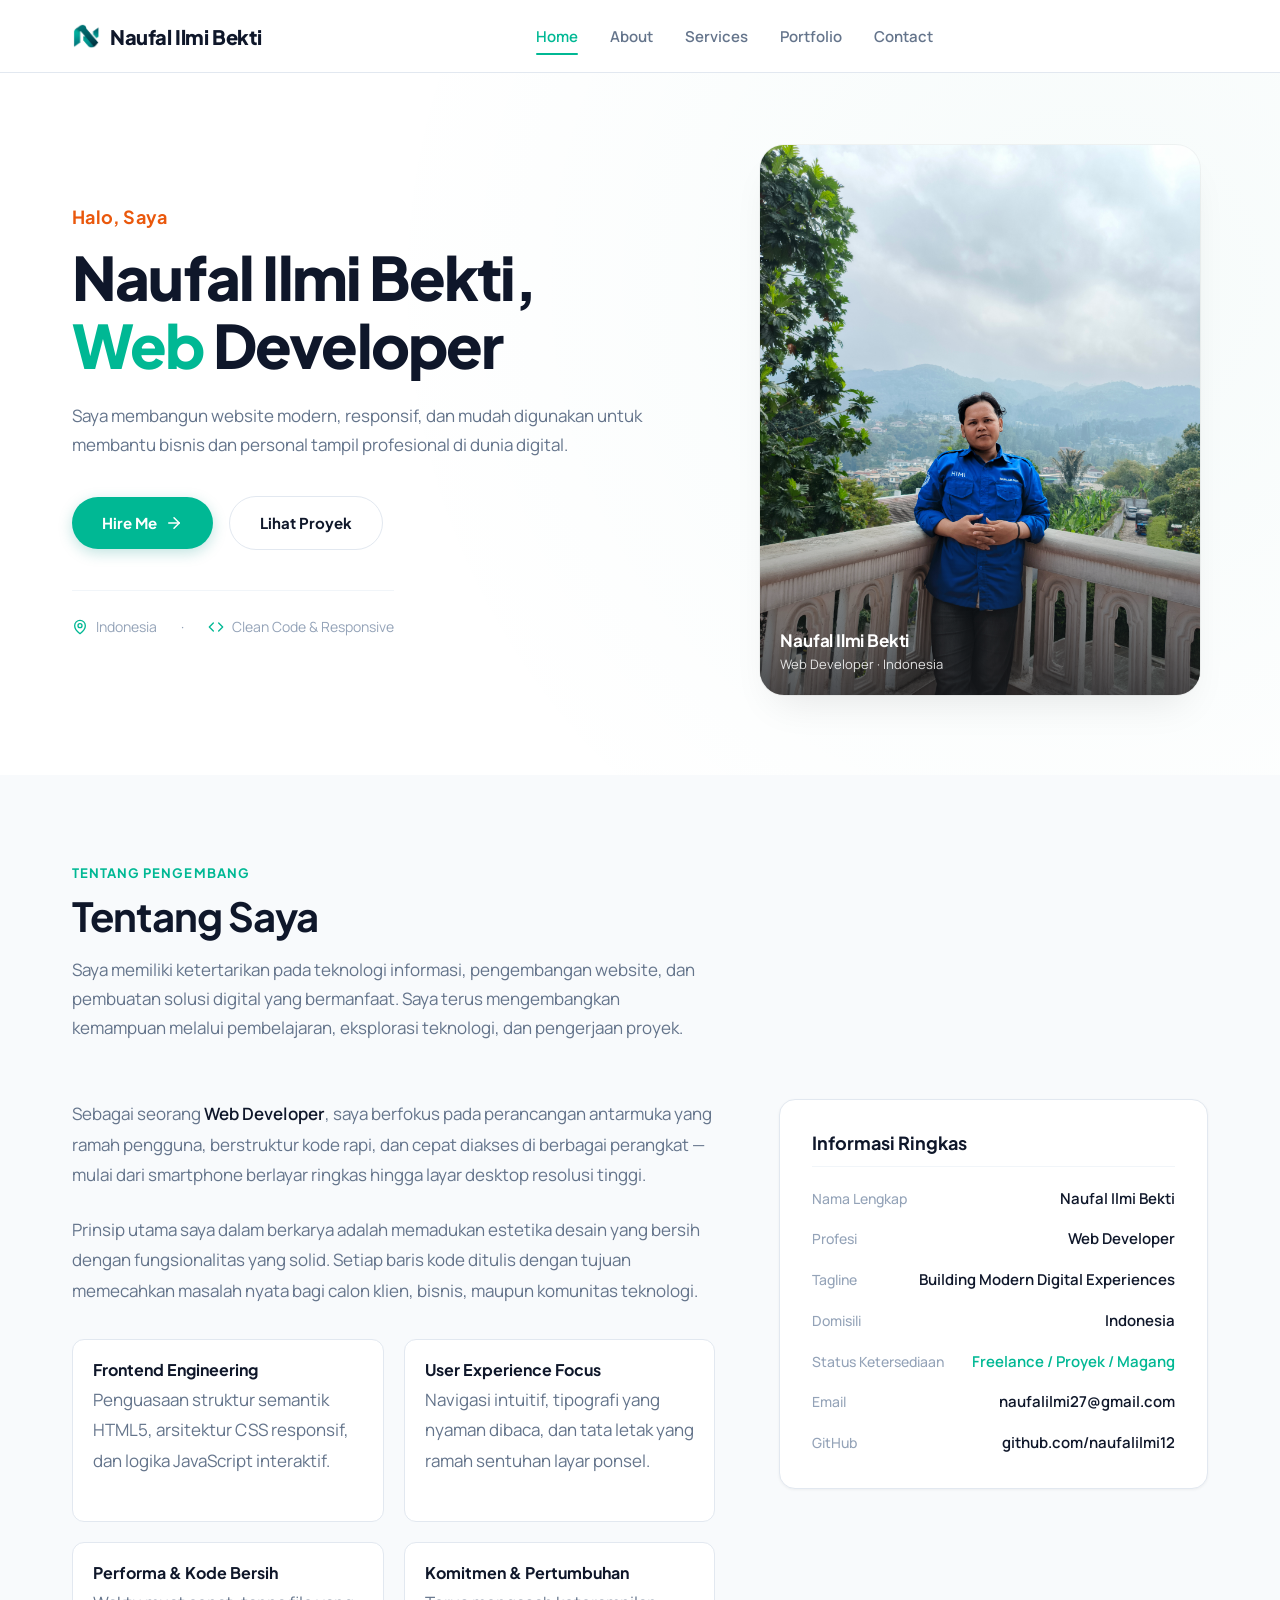
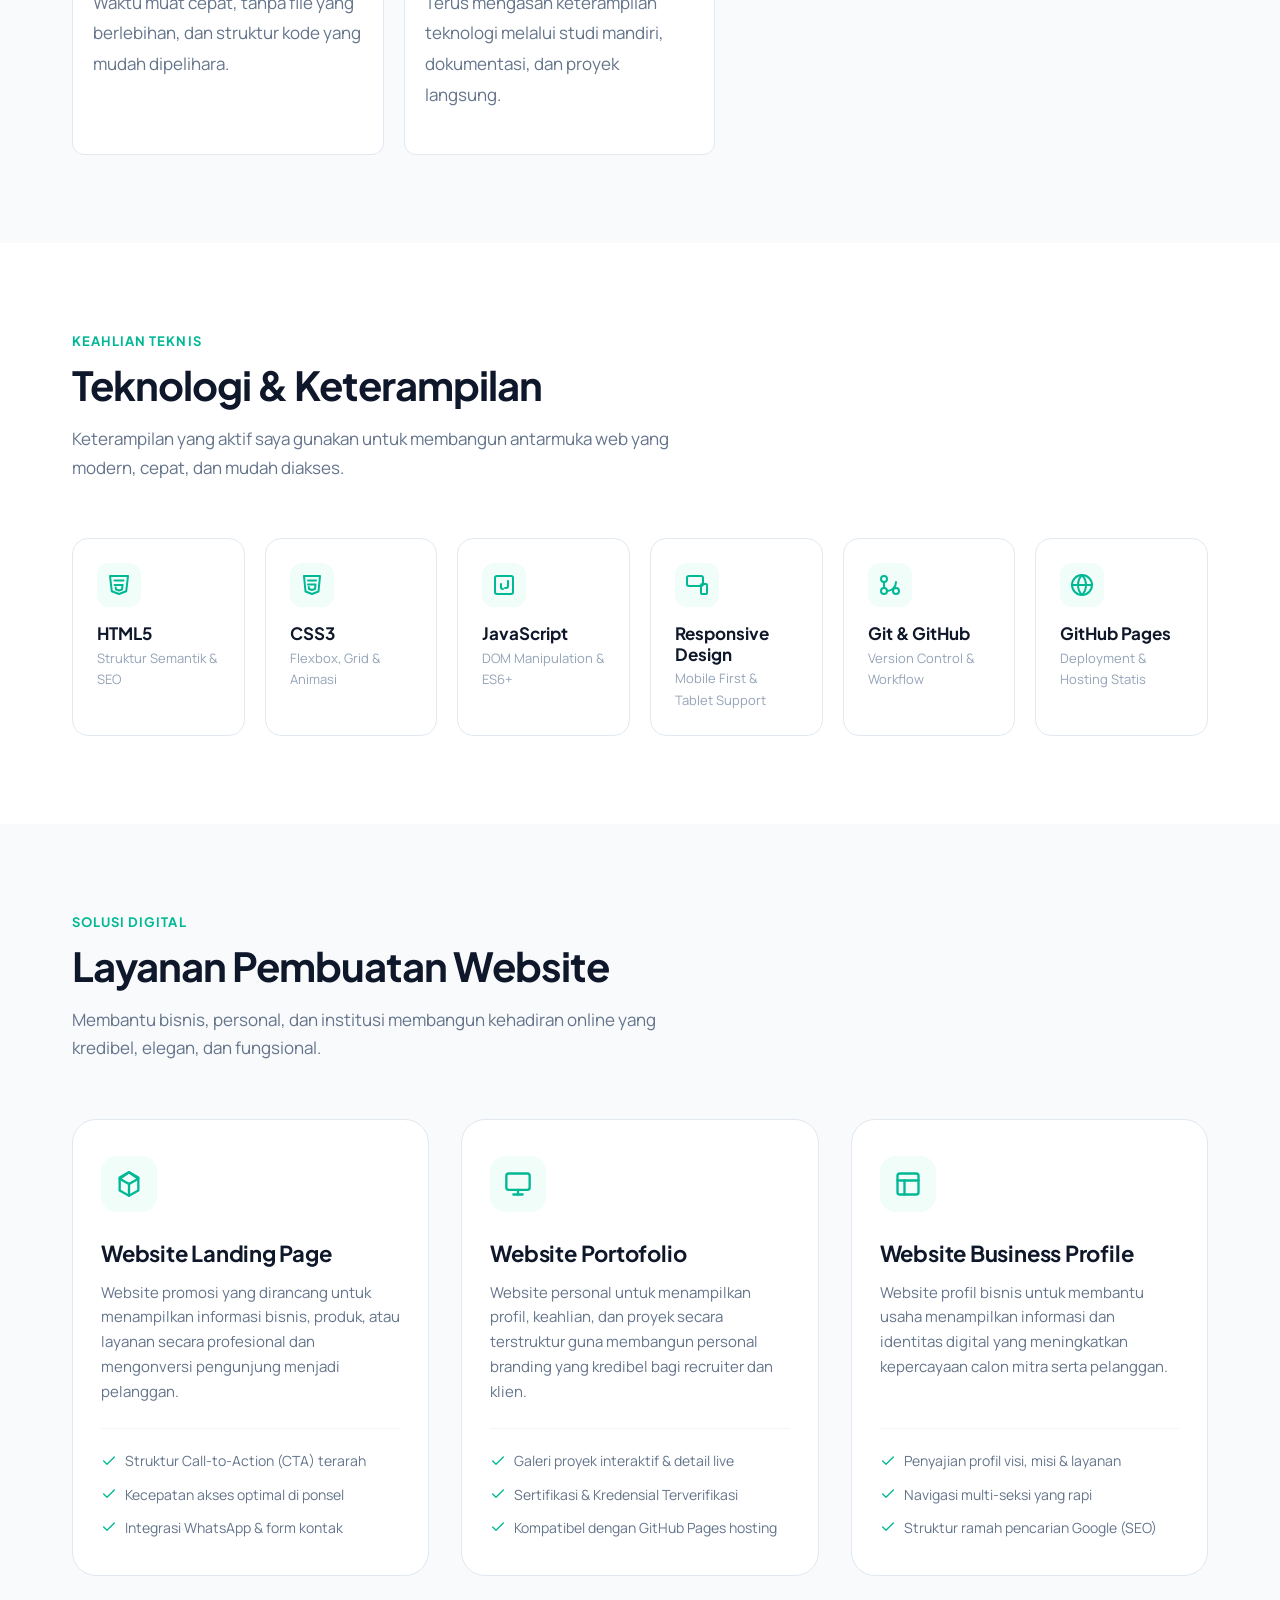
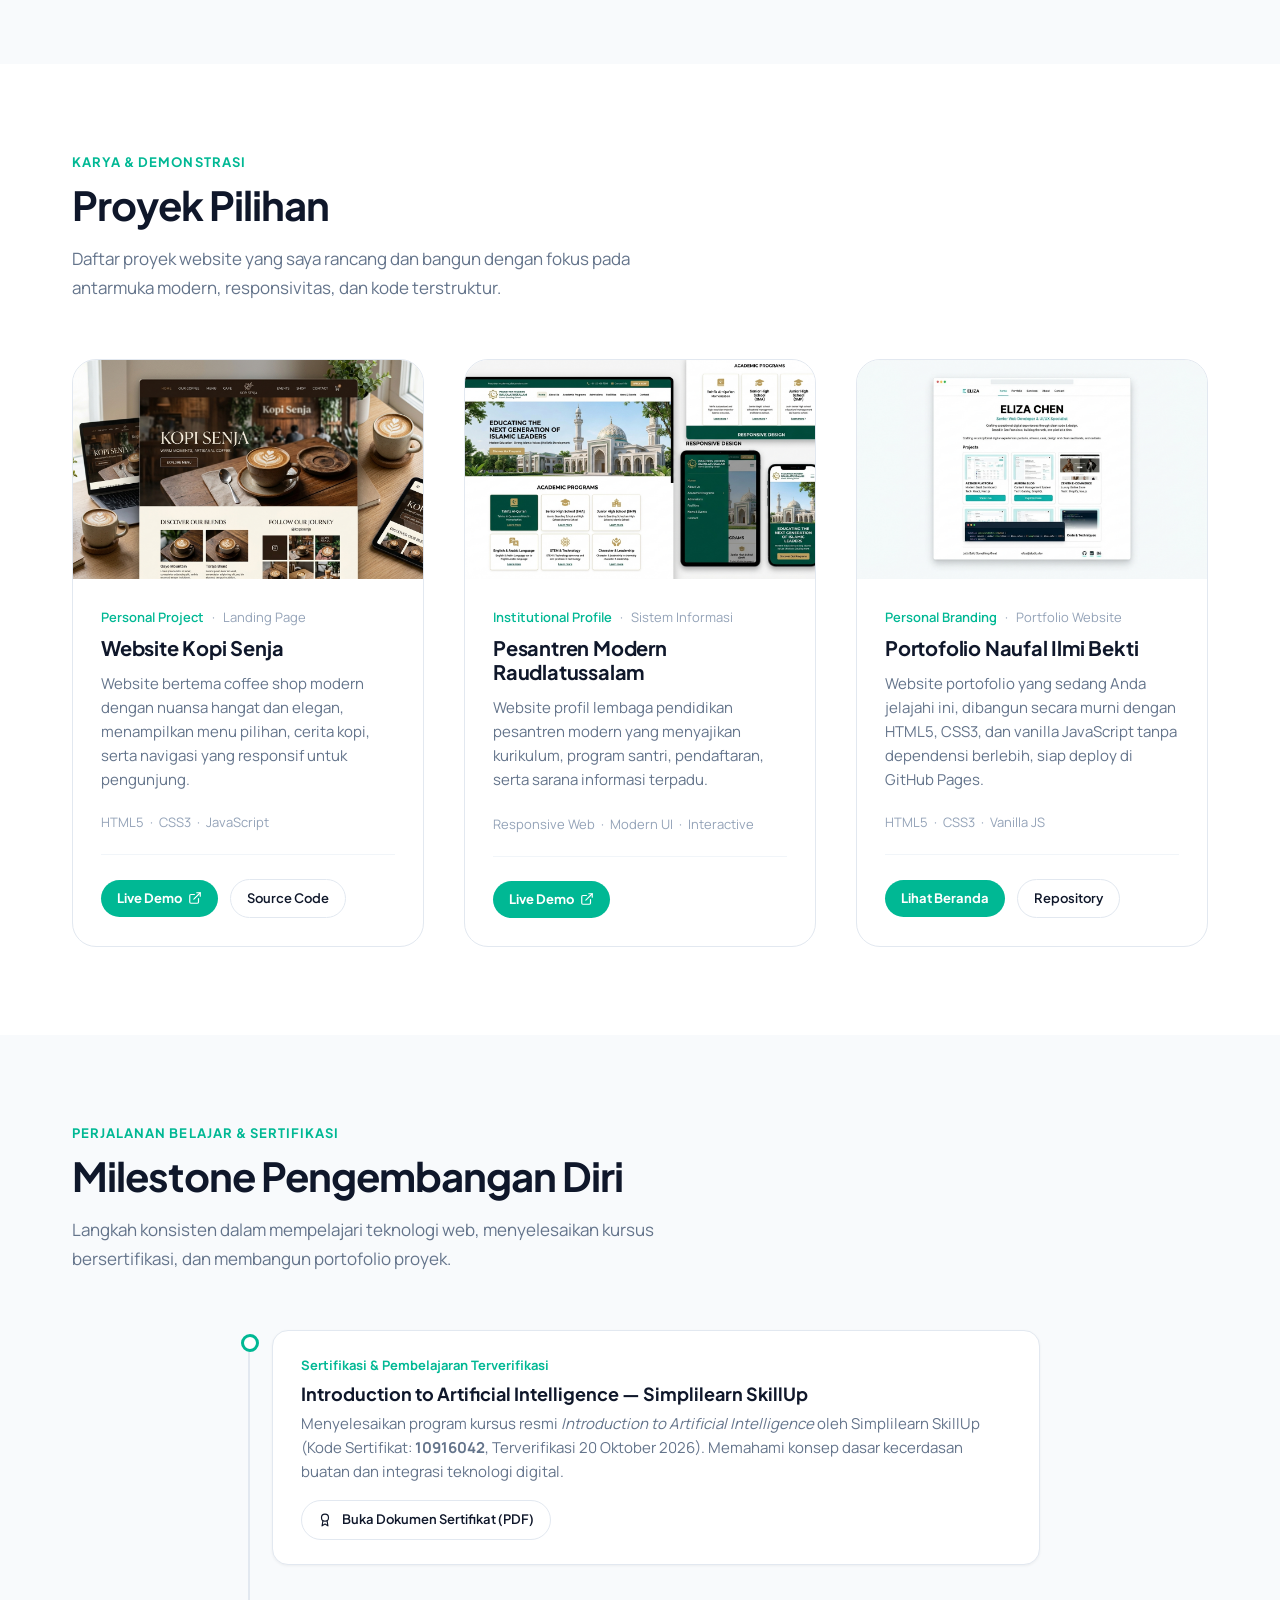
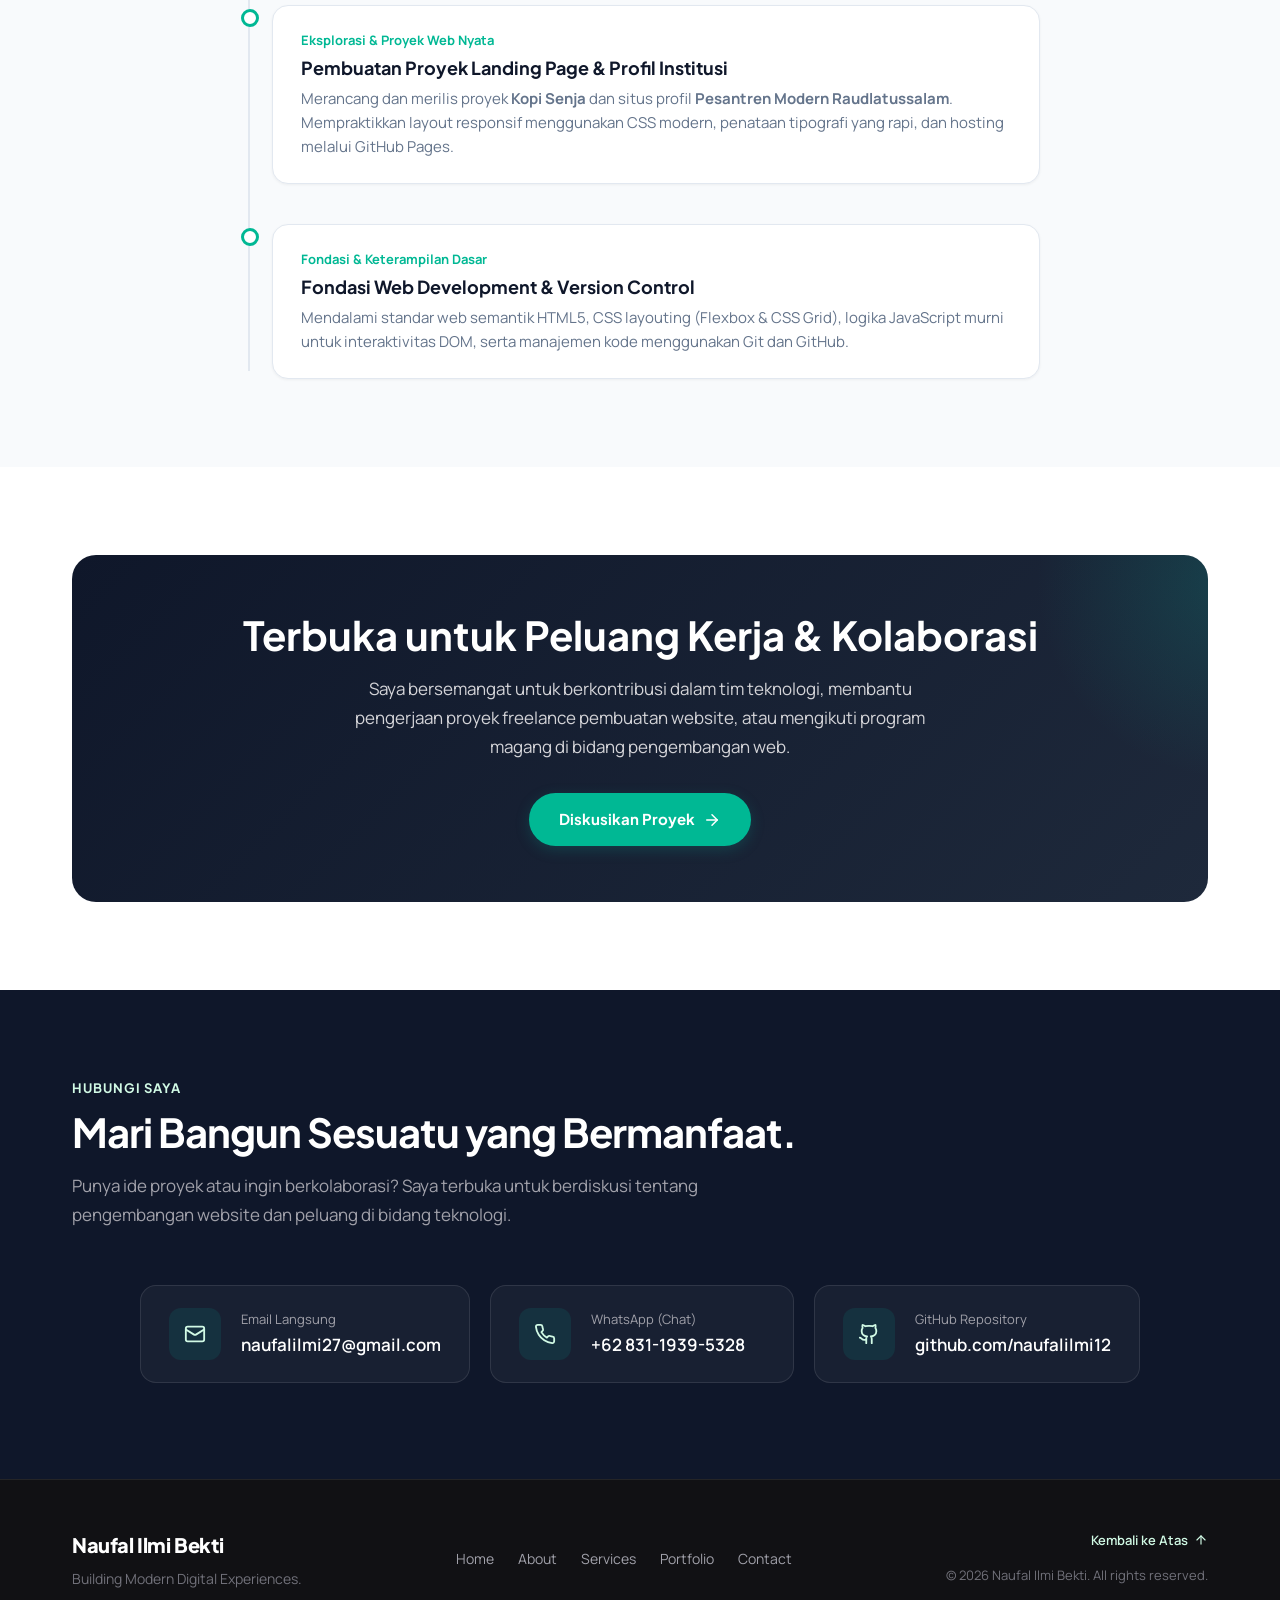
==== commit 8195766d: "Refactor index.html to update brand suite and add portfolio Removed brand suite bar and view switche" ====
--- a/index.html
+++ b/index.html
@@ -35,510 +35,17 @@
   <!-- ==========================================================================
        TOP APP SUITE BAR & VIEW SWITCHER (Brand Identity Board vs Portofolio)
        ========================================================================== -->
-  <aside class="brand-suite-bar" aria-label="Brand Suite Switcher">
-    <div class="brand-suite-inner">
-      <div class="brand-suite-brand">
-        <img src="./assets/brand-mark-transparent.png" alt="Logo Naufal Ilmi Bekti" class="suite-brand-icon">
-        <span class="suite-brand-text">Naufal Ilmi Bekti</span>
-        <span class="suite-badge">Brand System</span>
-      </div>
-
-      <div class="view-switcher-control" role="tablist" aria-label="Pilihan Tampilan Utama">
-        <button type="button" class="view-switch-btn active" id="switch-brand-board" role="tab" aria-selected="true" title="Tampilkan Brand Identity & Logo Board">
-          <svg width="15" height="15" viewBox="0 0 24 24" fill="none" stroke="currentColor" stroke-width="2"><circle cx="12" cy="12" r="10"/><path d="m4.93 4.93 4.24 4.24"/><path d="m14.83 9.17 4.24-4.24"/><path d="m14.83 14.83 4.24 4.24"/><path d="m9.17 14.83-4.24 4.24"/></svg>
-          Brand Identity Board
-        </button>
-        <button type="button" class="view-switch-btn" id="switch-portfolio" role="tab" aria-selected="false" title="Tampilkan Website Portofolio Lengkap">
-          <svg width="15" height="15" viewBox="0 0 24 24" fill="none" stroke="currentColor" stroke-width="2"><circle cx="12" cy="12" r="10"/><line x1="2" y1="12" x2="22" y2="12"/><path d="M12 2a15.3 15.3 0 0 1 4 10 15.3 15.3 0 0 1-4 10 15.3 15.3 0 0 1-4-10 15.3 15.3 0 0 1 4-10z"/></svg>
-          Website Portofolio
-        </button>
-      </div>
-
-      <div class="brand-suite-actions">
-        <a href="./portfolio-naufal.zip" download="portfolio-naufal-brand-kit.zip" class="btn-suite-download" title="Unduh Paket Lengkap Brand Assets & Source Code (.ZIP)">
-          <svg width="14" height="14" viewBox="0 0 24 24" fill="none" stroke="currentColor" stroke-width="2"><path d="M21 15v4a2 2 0 0 1-2 2H5a2 2 0 0 1-2-2v-4"/><polyline points="7 10 12 15 17 10"/><line x1="12" y1="15" x2="12" y2="3"/></svg>
-          Unduh Brand Kit (.zip)
-        </a>
-      </div>
-    </div>
-  </aside>
-
-  <!-- ==========================================================================
-       VIEW 1: BRAND IDENTITY & LOGO GUIDELINE BOARD (Exact Reference Layout)
-       ========================================================================== -->
-  <div id="view-brand-board" class="brand-board-view" role="tabpanel" aria-label="Brand Identity Board">
-    <div class="brand-board-wrapper">
+  
+
       
-      <!-- Meta Header -->
-      <div class="board-meta-strip fade-up">
-        <div>
-          <span class="board-kicker-badge">Official Brand Identity System · 2026</span>
-          <h1 class="board-title">Brand Identity & Logo Design Guidelines</h1>
-          <p class="board-subtitle">
-            Sistem identitas visual dan brand guidelines resmi untuk <strong>Naufal Ilmi Bekti</strong> sebagai <strong>Web Developer</strong>. Mengusung konsep corporate, minimalis modern, geometris presisi, dan elegan untuk membangun reputasi profesional di industri teknologi.
-          </p>
-        </div>
-        <div>
-          <button type="button" class="btn-project-demo js-jump-portfolio" style="padding: 0.65rem 1.25rem;">
-            Lihat Penerapan di Portofolio
-            <svg width="15" height="15" viewBox="0 0 24 24" fill="none" stroke="currentColor" stroke-width="2"><line x1="5" y1="12" x2="19" y2="12"></line><polyline points="12 5 19 12 12 19"></polyline></svg>
-          </button>
-        </div>
-      </div>
-
-      <!-- 1. HERO DUAL-PANEL: The Exact Core Composition from Reference Image -->
-      <div class="brand-hero-dual fade-up">
-        
-        <!-- Left Panel (White Master Lockup) -->
-        <div class="brand-hero-card-white">
-          <div class="master-lockup-display">
-            <img 
-              src="./assets/brand-mark-transparent.png" 
-              alt="Simbol Geometris Abstrak Naufal Ilmi Bekti" 
-              class="master-symbol-img"
-            >
-            <div class="master-lockup-divider"></div>
-            <div class="master-lockup-text">
-              <span class="master-brand-name">Naufal Ilmi Bekti</span>
-              <span class="master-brand-role">WEB DEVELOPER</span>
-            </div>
-          </div>
-
-          <div class="master-card-footer">
-            <span>Primary Master Lockup (Horizontal)</span>
-            <span>Sans-serif Modern · Teal #00B894 & Slate #0F172A</span>
-          </div>
-        </div>
-
-        <!-- Right Panel (Dark #0F172A with Vertical Lockup & 4 Pillars) -->
-        <div class="brand-hero-card-dark">
-          <div class="vertical-lockup-display">
-            <img 
-              src="./assets/brand-mark-transparent.png" 
-              alt="Logo Vertikal Naufal Ilmi Bekti" 
-              class="vertical-symbol-img"
-            >
-            <span class="vertical-brand-name">Naufal Ilmi Bekti</span>
-            <span class="vertical-brand-role">WEB DEVELOPER</span>
-          </div>
-
-          <!-- 4 Pillars Grid (Direct translation of reference pillars) -->
-          <div class="brand-pillars-grid">
-            <div class="pillar-item">
-              <span class="pillar-name"><span class="pillar-dot"></span> Profesional</span>
-              <span class="pillar-desc">Memberikan kesan serius, terpercaya, dan berkompeten.</span>
-            </div>
-            <div class="pillar-item">
-              <span class="pillar-name"><span class="pillar-dot"></span> Personal</span>
-              <span class="pillar-desc">Membangun identitas diri yang kuat dan mudah diingat.</span>
-            </div>
-            <div class="pillar-item">
-              <span class="pillar-name"><span class="pillar-dot"></span> Teknologi</span>
-              <span class="pillar-desc">Mencerminkan dunia web dan pengembangan digital.</span>
-            </div>
-            <div class="pillar-item">
-              <span class="pillar-name"><span class="pillar-dot"></span> Modern</span>
-              <span class="pillar-desc">Tampil relevan, adaptif, dan siap untuk masa depan.</span>
-            </div>
-          </div>
-        </div>
-
-      </div>
-
-      <!-- 2. VARIATIONS MATRIX & APPLICATIONS (4 Grid Cards) -->
-      <div class="board-section fade-up">
-        <div class="board-section-title-wrap">
-          <h2 class="board-section-heading">
-            <span class="board-section-num">02</span>
-            Variasi Logo & Konstruksi Geometris
-          </h2>
-          <span class="board-section-sub">Format horizontal, vertikal, ikon aplikasi, dan kontras warna</span>
-        </div>
-
-        <div class="variations-matrix-grid">
           
-          <!-- Card 1: Logo Horizontal (Utama) -->
-          <div class="variation-card">
-            <div class="variation-stage stage-light">
-              <div style="display: flex; align-items: center; gap: 0.875rem;">
-                <img src="./assets/brand-mark-transparent.png" alt="Logo Horizontal" style="width: 52px; height: auto;">
-                <div style="display: flex; flex-direction: column;">
-                  <span style="font-family: var(--font-display); font-size: 1.0625rem; font-weight: 800; color: #0F172A; line-height: 1.15;">Naufal Ilmi Bekti</span>
-                  <span style="font-size: 0.65rem; font-weight: 700; color: #94A3B8; letter-spacing: 0.2em; text-transform: uppercase;">WEB DEVELOPER</span>
-                </div>
-              </div>
-            </div>
-            <div class="variation-info">
-              <h3 class="variation-title">Logo Horizontal (Utama)</h3>
-              <p class="variation-desc">Digunakan pada header website, surat resmi, digital signature, dan banner utama.</p>
-            </div>
-          </div>
-
-          <!-- Card 2: Logo Vertikal -->
-          <div class="variation-card">
-            <div class="variation-stage stage-dark">
-              <div style="display: flex; flex-direction: column; align-items: center; text-align: center;">
-                <img src="./assets/brand-mark-transparent.png" alt="Logo Vertikal" style="width: 44px; height: auto; margin-bottom: 0.5rem;">
-                <span style="font-family: var(--font-display); font-size: 0.95rem; font-weight: 800; color: #FFFFFF;">Naufal Ilmi Bekti</span>
-                <span style="font-size: 0.6rem; font-weight: 700; color: #94A3B8; letter-spacing: 0.22em; text-transform: uppercase;">WEB DEVELOPER</span>
-              </div>
-            </div>
-            <div class="variation-info">
-              <h3 class="variation-title">Versi Vertikal</h3>
-              <p class="variation-desc">Cocok untuk poster digital, media sosial profil, lanyard ID card, dan tata letak tengah.</p>
-            </div>
-          </div>
-
-          <!-- Card 3: Favicon & App Icon -->
-          <div class="variation-card">
-            <div class="variation-stage stage-subtle">
-              <div class="favicon-demo-row">
-                <div class="fav-item">
-                  <img src="./assets/brand-app-icon.png" alt="App Icon 64px" class="fav-img-64">
-                  <span class="fav-label">64px</span>
-                </div>
-                <div class="fav-item">
-                  <img src="./assets/brand-app-icon.png" alt="App Icon 32px" class="fav-img-32">
-                  <span class="fav-label">32px</span>
-                </div>
-                <div class="fav-item">
-                  <img src="./assets/brand-app-icon.png" alt="App Icon 16px" class="fav-img-16">
-                  <span class="fav-label">16px</span>
-                </div>
-              </div>
-            </div>
-            <div class="variation-info">
-              <h3 class="variation-title">Favicon & App Icon</h3>
-              <p class="variation-desc">Squircle gelap (#0F172A) dengan simbol geometris teal (#00B894) yang presisi di semua resolusi browser.</p>
-            </div>
-          </div>
-
-          <!-- Card 4: Variasi Warna & Kontras -->
-          <div class="variation-card">
-            <div class="variation-stage stage-subtle" style="padding: 1rem;">
-              <div class="color-contrast-tiles">
-                <!-- Tile 1: Teal -->
-                <div class="contrast-tile tile-teal" title="Versi Teal">
-                  <img src="./assets/brand-mark-dark.png" alt="Mark Teal" class="tile-symbol">
-                  <span class="tile-name">Teal</span>
-                </div>
-                <!-- Tile 2: Dark -->
-                <div class="contrast-tile tile-dark" title="Versi Hitam Gelap">
-                  <img src="./assets/brand-mark-white.png" alt="Mark Putih" class="tile-symbol">
-                  <span class="tile-name">Dark</span>
-                </div>
-                <!-- Tile 3: White -->
-                <div class="contrast-tile tile-white" title="Versi Putih">
-                  <img src="./assets/brand-mark-dark.png" alt="Mark Gelap" class="tile-symbol">
-                  <span class="tile-name">Mono</span>
-                </div>
-              </div>
-            </div>
-            <div class="variation-info">
-              <h3 class="variation-title">Variasi Warna & Kontras</h3>
-              <p class="variation-desc">Fleksibilitas tampilan penuh untuk latar putih, gelap, media cetak, dan mode monokrom.</p>
-            </div>
-          </div>
-
-        </div>
-      </div>
-
-      <!-- 3. COLOR PALETTE SYSTEM (4 Cards with 1-Click Copy HEX) -->
-      <div class="board-section fade-up">
-        <div class="board-section-title-wrap">
-          <h2 class="board-section-heading">
-            <span class="board-section-num">03</span>
-            Sistem Palet Warna Resmi
-          </h2>
-          <span class="board-section-sub">Klik tombol "Salin HEX" untuk menyalin kode warna langsung ke clipboard</span>
-        </div>
-
-        <div class="palette-grid">
+
           
-          <!-- Teal Utama -->
-          <div class="palette-card">
-            <div class="palette-swatch swatch-teal">
-              <span class="swatch-tag">Primary Accent</span>
-            </div>
-            <div class="palette-info">
-              <div class="palette-header-row">
-                <span class="color-title">Teal Utama</span>
-                <button type="button" class="btn-copy-hex js-copy-hex" data-hex="#00B894" title="Salin #00B894">
-                  <svg width="12" height="12" viewBox="0 0 24 24" fill="none" stroke="currentColor" stroke-width="2"><rect width="14" height="14" x="8" y="8" rx="2" ry="2"/><path d="M4 16c-1.1 0-2-.9-2-2V4c0-1.1.9-2 2-2h10c1.1 0 2 .9 2 2"/></svg>
-                  Salin HEX
-                </button>
-              </div>
-              <span class="color-hex-large">#00B894</span>
-              <div class="color-tech-details">
-                <span>RGB: 0, 184, 148</span>
-                <span>CMYK: 75%, 0%, 52%, 0%</span>
-              </div>
-              <p class="color-usage-role">
-                Warna identitas utama, simbol logo, tombol aksi utama (CTA), status aktif, dan aksen interaktif.
-              </p>
-            </div>
-          </div>
-
-          <!-- Hitam Gelap -->
-          <div class="palette-card">
-            <div class="palette-swatch swatch-dark">
-              <span class="swatch-tag" style="background-color: #00B894; color: #0F172A;">Structure</span>
-            </div>
-            <div class="palette-info">
-              <div class="palette-header-row">
-                <span class="color-title">Hitam Gelap</span>
-                <button type="button" class="btn-copy-hex js-copy-hex" data-hex="#0F172A" title="Salin #0F172A">
-                  <svg width="12" height="12" viewBox="0 0 24 24" fill="none" stroke="currentColor" stroke-width="2"><rect width="14" height="14" x="8" y="8" rx="2" ry="2"/><path d="M4 16c-1.1 0-2-.9-2-2V4c0-1.1.9-2 2-2h10c1.1 0 2 .9 2 2"/></svg>
-                  Salin HEX
-                </button>
-              </div>
-              <span class="color-hex-large">#0F172A</span>
-              <div class="color-tech-details">
-                <span>RGB: 15, 23, 42</span>
-                <span>CMYK: 88%, 77%, 43%, 62%</span>
-              </div>
-              <p class="color-usage-role">
-                Fondasi korporat, teks judul utama, latar belakang panel gelap, footer, dan kartu bisnis digital.
-              </p>
-            </div>
-          </div>
-
-          <!-- Abu-abu Sekunder -->
-          <div class="palette-card">
-            <div class="palette-swatch swatch-slate">
-              <span class="swatch-tag">Secondary</span>
-            </div>
-            <div class="palette-info">
-              <div class="palette-header-row">
-                <span class="color-title">Abu-abu Sekunder</span>
-                <button type="button" class="btn-copy-hex js-copy-hex" data-hex="#94A3B8" title="Salin #94A3B8">
-                  <svg width="12" height="12" viewBox="0 0 24 24" fill="none" stroke="currentColor" stroke-width="2"><rect width="14" height="14" x="8" y="8" rx="2" ry="2"/><path d="M4 16c-1.1 0-2-.9-2-2V4c0-1.1.9-2 2-2h10c1.1 0 2 .9 2 2"/></svg>
-                  Salin HEX
-                </button>
-              </div>
-              <span class="color-hex-large">#94A3B8</span>
-              <div class="color-tech-details">
-                <span>RGB: 148, 163, 184</span>
-                <span>CMYK: 40%, 26%, 20%, 0%</span>
-              </div>
-              <p class="color-usage-role">
-                Teks sub-judul "WEB DEVELOPER", border pembatas halus, placeholder, dan metadata teknis.
-              </p>
-            </div>
-          </div>
-
-          <!-- Putih Bersih -->
-          <div class="palette-card">
-            <div class="palette-swatch swatch-white">
-              <span class="swatch-tag">Negative Space</span>
-            </div>
-            <div class="palette-info">
-              <div class="palette-header-row">
-                <span class="color-title">Putih Bersih</span>
-                <button type="button" class="btn-copy-hex js-copy-hex" data-hex="#FFFFFF" title="Salin #FFFFFF">
-                  <svg width="12" height="12" viewBox="0 0 24 24" fill="none" stroke="currentColor" stroke-width="2"><rect width="14" height="14" x="8" y="8" rx="2" ry="2"/><path d="M4 16c-1.1 0-2-.9-2-2V4c0-1.1.9-2 2-2h10c1.1 0 2 .9 2 2"/></svg>
-                  Salin HEX
-                </button>
-              </div>
-              <span class="color-hex-large">#FFFFFF</span>
-              <div class="color-tech-details">
-                <span>RGB: 255, 255, 255</span>
-                <span>CMYK: 0%, 0%, 0%, 0%</span>
-              </div>
-              <p class="color-usage-role">
-                Latar belakang kanvas utama, ruang negatif bersih (breathing room), dan warna teks di atas latar gelap.
-              </p>
-            </div>
-          </div>
-
-        </div>
-      </div>
-
-      <!-- 4. BRAND TAGLINE BANNER: "Build Better Web Experiences" -->
-      <div class="brand-tagline-banner fade-up">
-        <span class="tagline-kicker">Brand Philosophy & Mission</span>
-        <h2 class="tagline-quote">
-          “Build <span>Better</span> Web Experiences.”
-        </h2>
-        <p class="tagline-desc">
-          Komitmen dalam merancang dan mengembangkan antarmuka website modern dengan kode semantik bersih, responsivitas optimal di smartphone maupun desktop, dan pengalaman pengguna yang memuaskan.
-        </p>
-      </div>
-
-      <!-- 5. REAL DIGITAL COLLATERAL: Digital Business Cards (Front & Back) -->
-      <div class="board-section fade-up">
-        <div class="board-section-title-wrap">
-          <h2 class="board-section-heading">
-            <span class="board-section-num">04</span>
-            Penerapan Nyata: Kartu Nama Digital
-          </h2>
-          <span class="board-section-sub">Arahkan kursor ke kartu untuk melihat efek interaktif 3D tilt</span>
-        </div>
-
-        <div class="collateral-grid">
-          
-          <!-- Sisi Depan (Dark Theme) -->
-          <div class="card-mockup-wrapper">
-            <div class="card-label">
-              <span>Sisi Depan (Front) — Dark Corporate</span>
-              <span style="color: #00B894;">Matte Finish</span>
-            </div>
-            <div class="business-card-front js-tilt-card">
-              <div class="bc-front-top">
-                <img src="./assets/brand-mark-transparent.png" alt="Simbol Logo" class="bc-front-symbol">
-                <div class="bc-chip"></div>
-              </div>
-              <div class="bc-front-center">
-                <h3 class="bc-front-name">Naufal Ilmi Bekti</h3>
-                <p class="bc-front-title">Web Developer</p>
-              </div>
-              <div class="bc-front-bottom">
-                <span>Build Better Web Experiences</span>
-                <span>Indonesia</span>
-              </div>
-            </div>
-          </div>
-
-          <!-- Sisi Belakang (Clean White) -->
-          <div class="card-mockup-wrapper">
-            <div class="card-label">
-              <span>Sisi Belakang (Back) — Clean Light</span>
-              <span style="color: #0F172A;">Direct Contacts</span>
-            </div>
-            <div class="business-card-back js-tilt-card">
-              <div class="bc-back-header">
-                <span class="bc-back-brand">Naufal Ilmi Bekti</span>
-                <span class="bc-back-tag">Web Developer</span>
-              </div>
-              <div class="bc-back-contacts">
-                <div class="bc-contact-row">
-                  <span class="bc-contact-label">WhatsApp (Chat)</span>
-                  <span class="bc-contact-val">+62 831-1939-5328</span>
-                </div>
-                <div class="bc-contact-row">
-                  <span class="bc-contact-label">Email</span>
-                  <span class="bc-contact-val">naufalilmi27@gmail.com</span>
-                </div>
-                <div class="bc-contact-row">
-                  <span class="bc-contact-label">GitHub</span>
-                  <span class="bc-contact-val">github.com/naufalilmi12</span>
-                </div>
-                <div class="bc-contact-row">
-                  <span class="bc-contact-label">Domisili</span>
-                  <span class="bc-contact-val">Indonesia</span>
-                </div>
-              </div>
-              <div class="bc-back-footer">
-                <span>Available for Projects & Freelance</span>
-                <span style="color: #00B894; font-weight: 700;">HTML5 · CSS3 · JS</span>
-              </div>
-            </div>
-          </div>
-
-        </div>
-      </div>
-
-      <!-- 6. ASSET DOWNLOAD & EXPORT HUB -->
-      <div class="board-section fade-up">
-        <div class="board-section-title-wrap">
-          <h2 class="board-section-heading">
-            <span class="board-section-num">05</span>
-            Pusat Unduh Berkas Brand
-          </h2>
-          <span class="board-section-sub">Aset resolusi tinggi dalam format PNG, SVG, dan file arsip ZIP</span>
-        </div>
-
-        <div class="asset-download-grid">
-          
-          <!-- Asset 1: Transparent Master PNG -->
-          <div class="asset-card">
-            <div class="asset-card-top">
-              <div class="asset-icon-box">
-                <img src="./assets/brand-mark-transparent.png" alt="Simbol Transparan">
-              </div>
-              <div class="asset-meta">
-                <span class="asset-name">Simbol Transparan</span>
-                <span class="asset-spec">PNG · RGBA · 240x225</span>
-              </div>
-            </div>
-            <a href="./assets/brand-mark-transparent.png" download="naufal-ilmi-bekti-mark-teal.png" class="btn-asset-dl">
-              <svg width="14" height="14" viewBox="0 0 24 24" fill="none" stroke="currentColor" stroke-width="2"><path d="M21 15v4a2 2 0 0 1-2 2H5a2 2 0 0 1-2-2v-4"/><polyline points="7 10 12 15 17 10"/><line x1="12" y1="15" x2="12" y2="3"/></svg>
-              Unduh PNG
-            </a>
-          </div>
-
-          <!-- Asset 2: White Monochrome PNG -->
-          <div class="asset-card">
-            <div class="asset-card-top">
-              <div class="asset-icon-box" style="background-color: #0F172A;">
-                <img src="./assets/brand-mark-white.png" alt="Simbol Putih">
-              </div>
-              <div class="asset-meta">
-                <span class="asset-name">Simbol Putih (Mono)</span>
-                <span class="asset-spec">PNG · Transparan · Inverse</span>
-              </div>
-            </div>
-            <a href="./assets/brand-mark-white.png" download="naufal-ilmi-bekti-mark-white.png" class="btn-asset-dl">
-              <svg width="14" height="14" viewBox="0 0 24 24" fill="none" stroke="currentColor" stroke-width="2"><path d="M21 15v4a2 2 0 0 1-2 2H5a2 2 0 0 1-2-2v-4"/><polyline points="7 10 12 15 17 10"/><line x1="12" y1="15" x2="12" y2="3"/></svg>
-              Unduh PNG
-            </a>
-          </div>
-
-          <!-- Asset 3: App Icon / Favicon -->
-          <div class="asset-card">
-            <div class="asset-card-top">
-              <div class="asset-icon-box">
-                <img src="./assets/brand-app-icon.png" alt="App Icon">
-              </div>
-              <div class="asset-meta">
-                <span class="asset-name">Favicon & App Icon</span>
-                <span class="asset-spec">PNG · 256x256 · Squircle</span>
-              </div>
-            </div>
-            <a href="./assets/brand-app-icon.png" download="favicon-naufal-ilmi-bekti.png" class="btn-asset-dl">
-              <svg width="14" height="14" viewBox="0 0 24 24" fill="none" stroke="currentColor" stroke-width="2"><path d="M21 15v4a2 2 0 0 1-2 2H5a2 2 0 0 1-2-2v-4"/><polyline points="7 10 12 15 17 10"/><line x1="12" y1="15" x2="12" y2="3"/></svg>
-              Unduh Ikon
-            </a>
-          </div>
-
-          <!-- Asset 4: Vektor SVG Mark -->
-          <div class="asset-card">
-            <div class="asset-card-top">
-              <div class="asset-icon-box">
-                <img src="./assets/brand-mark.svg" alt="Simbol SVG">
-              </div>
-              <div class="asset-meta">
-                <span class="asset-name">Vektor SVG Mark</span>
-                <span class="asset-spec">SVG · Vektor Geometris Murni</span>
-              </div>
-            </div>
-            <a href="./assets/brand-mark.svg" download="naufal-ilmi-bekti-mark.svg" class="btn-asset-dl">
-              <svg width="14" height="14" viewBox="0 0 24 24" fill="none" stroke="currentColor" stroke-width="2"><path d="M21 15v4a2 2 0 0 1-2 2H5a2 2 0 0 1-2-2v-4"/><polyline points="7 10 12 15 17 10"/><line x1="12" y1="15" x2="12" y2="3"/></svg>
-              Unduh SVG
-            </a>
-          </div>
-
-        </div>
-      </div>
-
-      <!-- Action Banner: Switch to Portfolio -->
-      <div class="board-cta-card fade-up">
-        <div class="board-cta-text">
-          <h3>Ingin Menjelajahi Website Portofolio Interaktif?</h3>
-          <p>Lihat bagaimana sistem identitas visual dan brand ini diterapkan langsung pada website personal Naufal Ilmi Bekti.</p>
-        </div>
-        <button type="button" class="btn-cta-portfolio js-jump-portfolio">
-          Buka Website Portofolio
-          <svg width="18" height="18" viewBox="0 0 24 24" fill="none" stroke="currentColor" stroke-width="2"><line x1="5" y1="12" x2="19" y2="12"></line><polyline points="12 5 19 12 12 19"></polyline></svg>
-        </button>
-      </div>
-
-    </div>
-  </div>
-
-  <!-- ==========================================================================
-       VIEW 2: WEBSITE PORTOFOLIO PROFESIONAL — NAUFAL ILMI BEKTI
-       ========================================================================== -->
+
+      
+
+    
+  <!-- ======================================
   <div id="view-portfolio" class="view-hidden" role="tabpanel" aria-label="Website Portofolio">
 
     <!-- Header Portofolio -->
@@ -559,11 +66,6 @@
               <li><a href="#services" class="nav-link">Services</a></li>
               <li><a href="#portfolio" class="nav-link">Portfolio</a></li>
               <li><a href="#contact" class="nav-link">Contact</a></li>
-              <li>
-                <button type="button" class="js-jump-brand" style="display: inline-flex; align-items: center; gap: 0.35rem; font-size: 0.8125rem; font-weight: 700; color: var(--color-primary); background-color: rgba(0, 184, 148, 0.1); border: 1px solid rgba(0, 184, 148, 0.25); padding: 0.35rem 0.75rem; border-radius: var(--radius-full); cursor: pointer;">
-                  🎨 Brand Board
-                </button>
-              </li>
             </ul>
           </nav>
 
@@ -588,10 +90,6 @@
         <div class="hero-grid">
           <!-- Kolom Teks (Kiri) -->
           <div class="hero-content fade-up">
-            <div class="status-badge">
-              <span class="status-dot"></span>
-              <span>Terbuka untuk kolaborasi</span>
-            </div>
             
             <p class="hero-greeting">Halo, Saya</p>
             
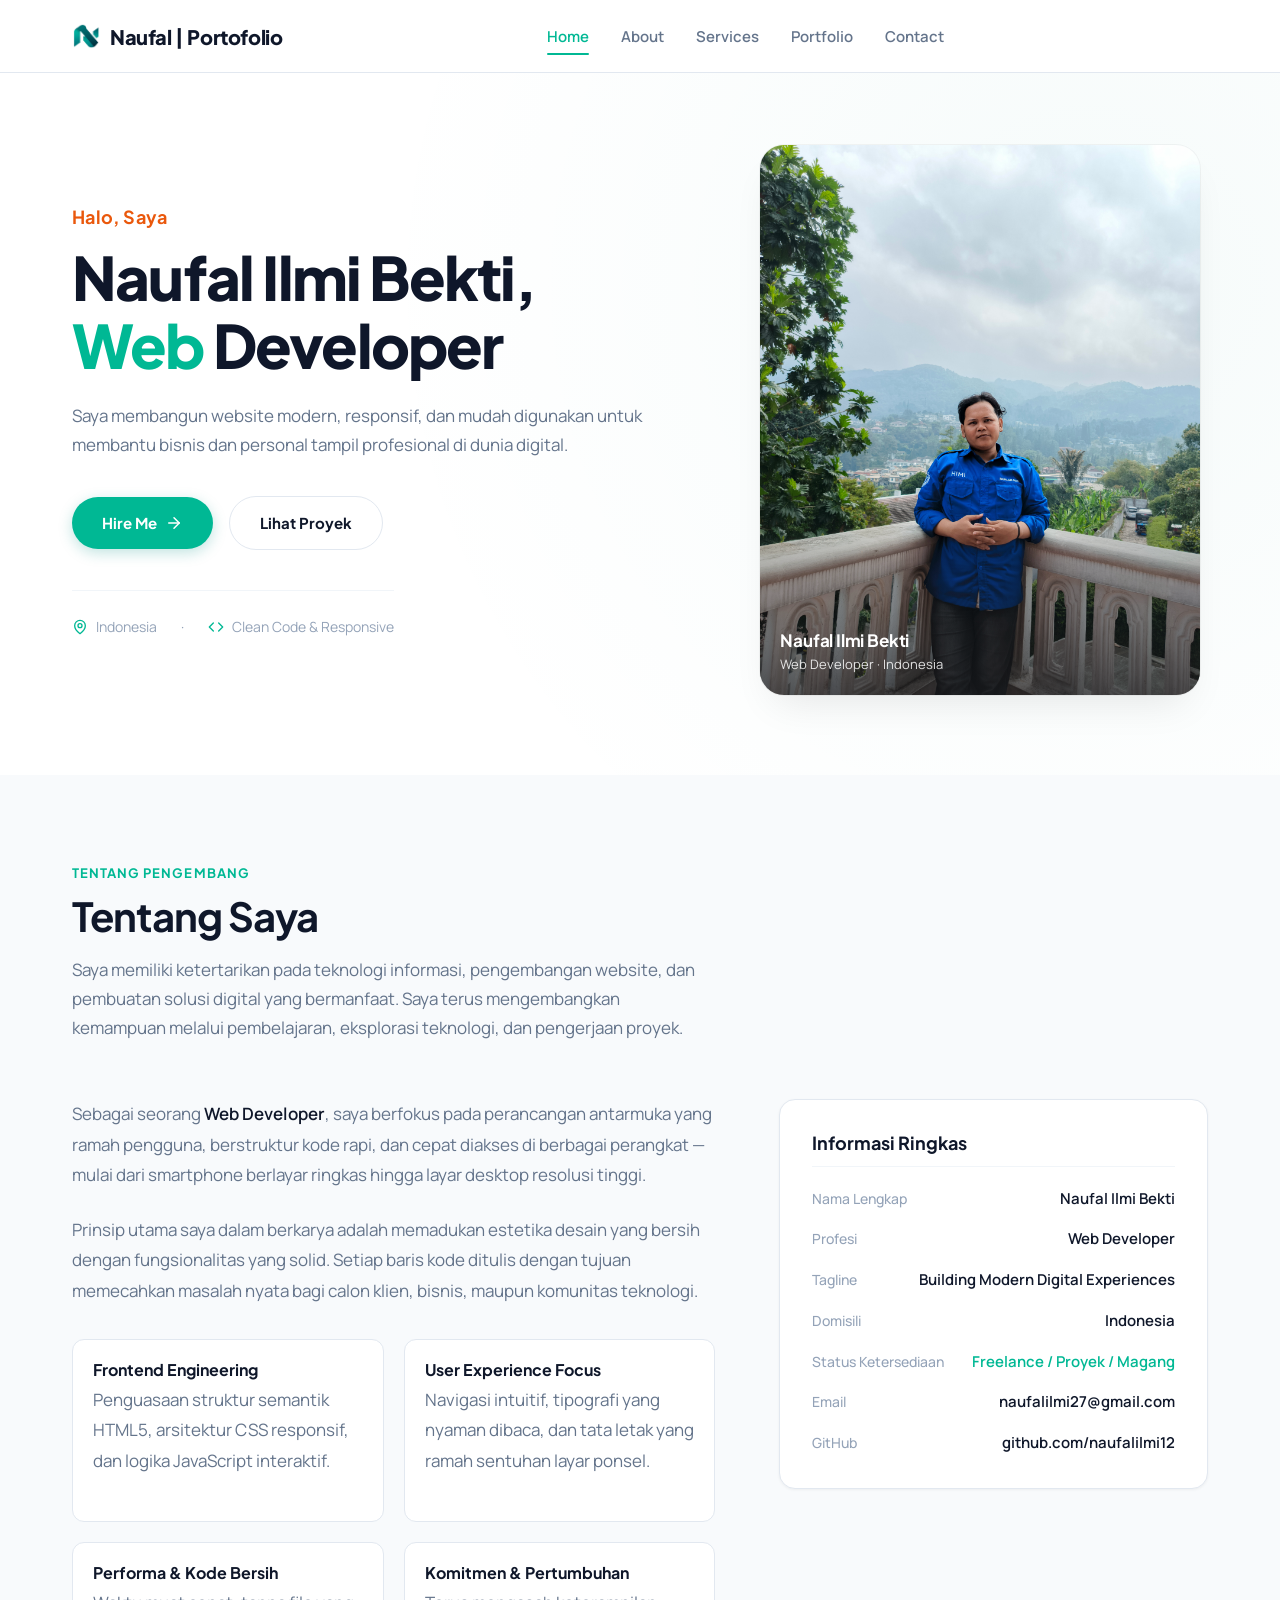
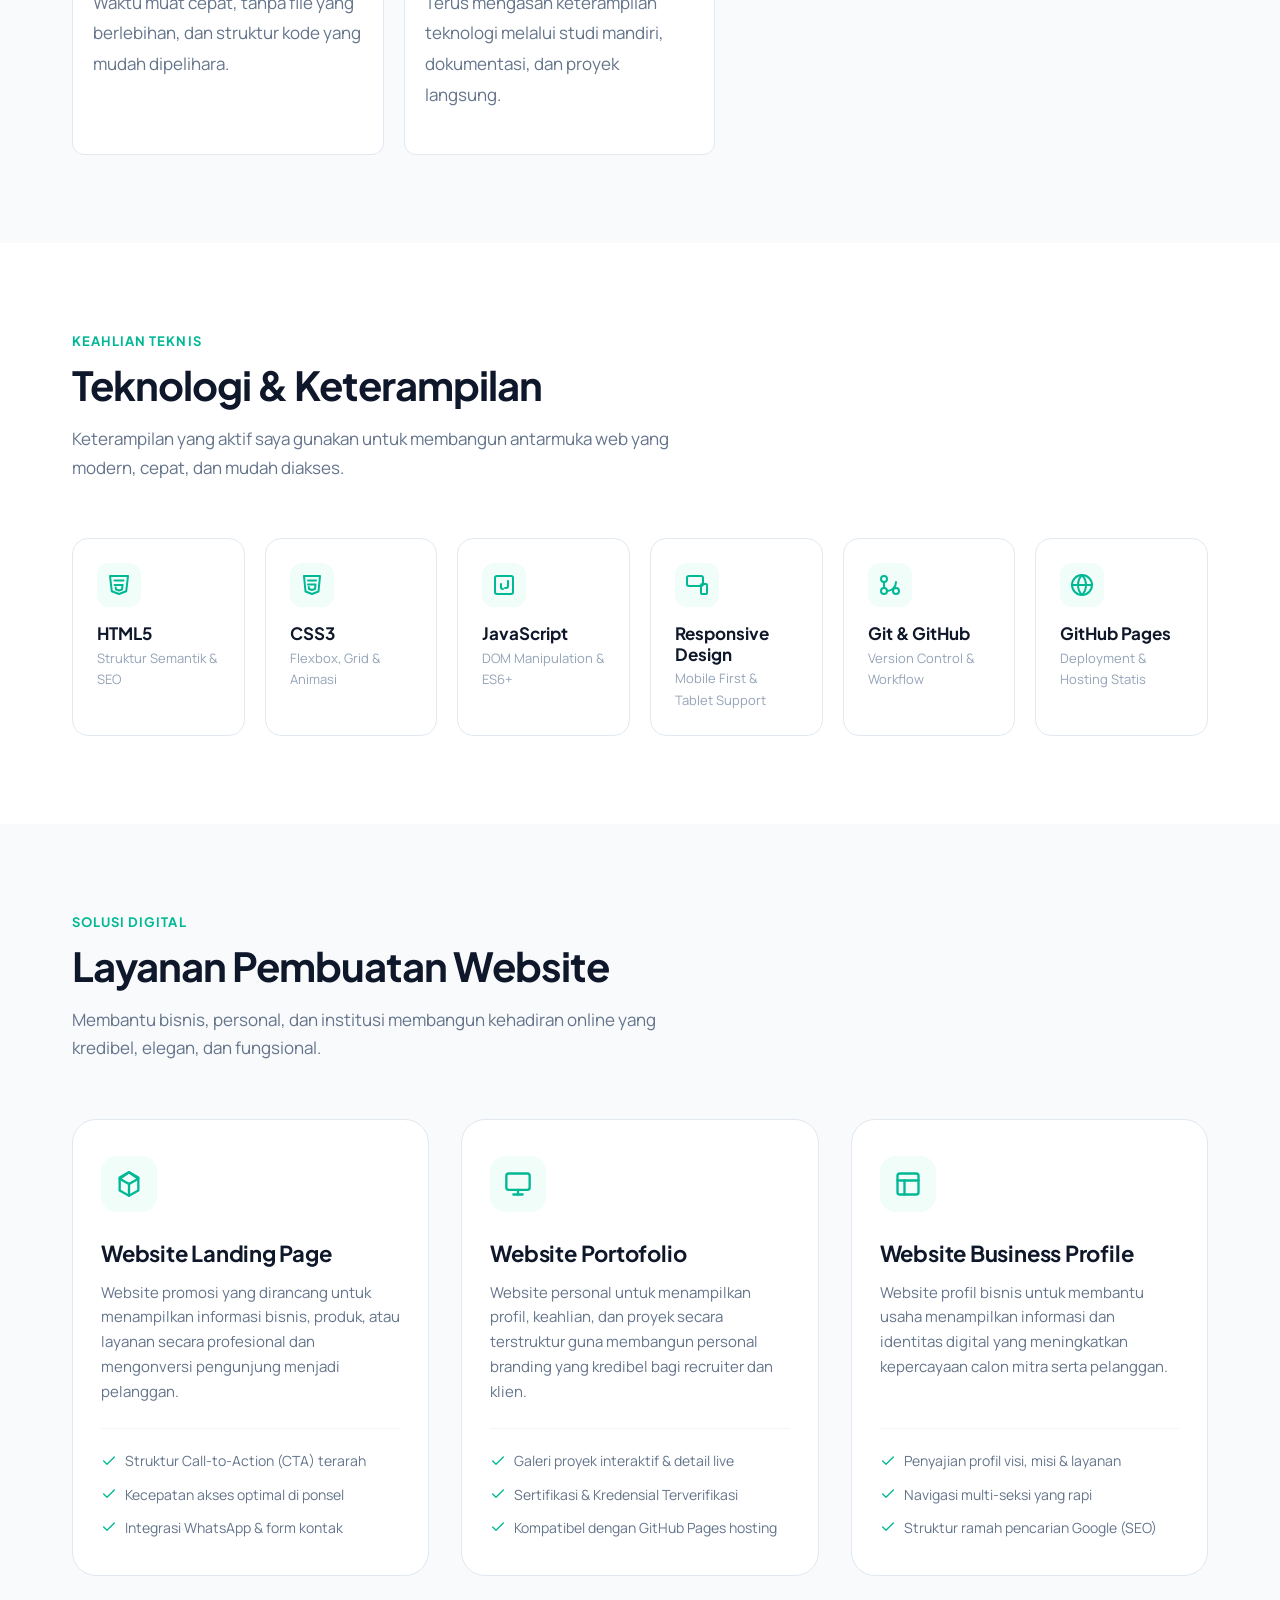
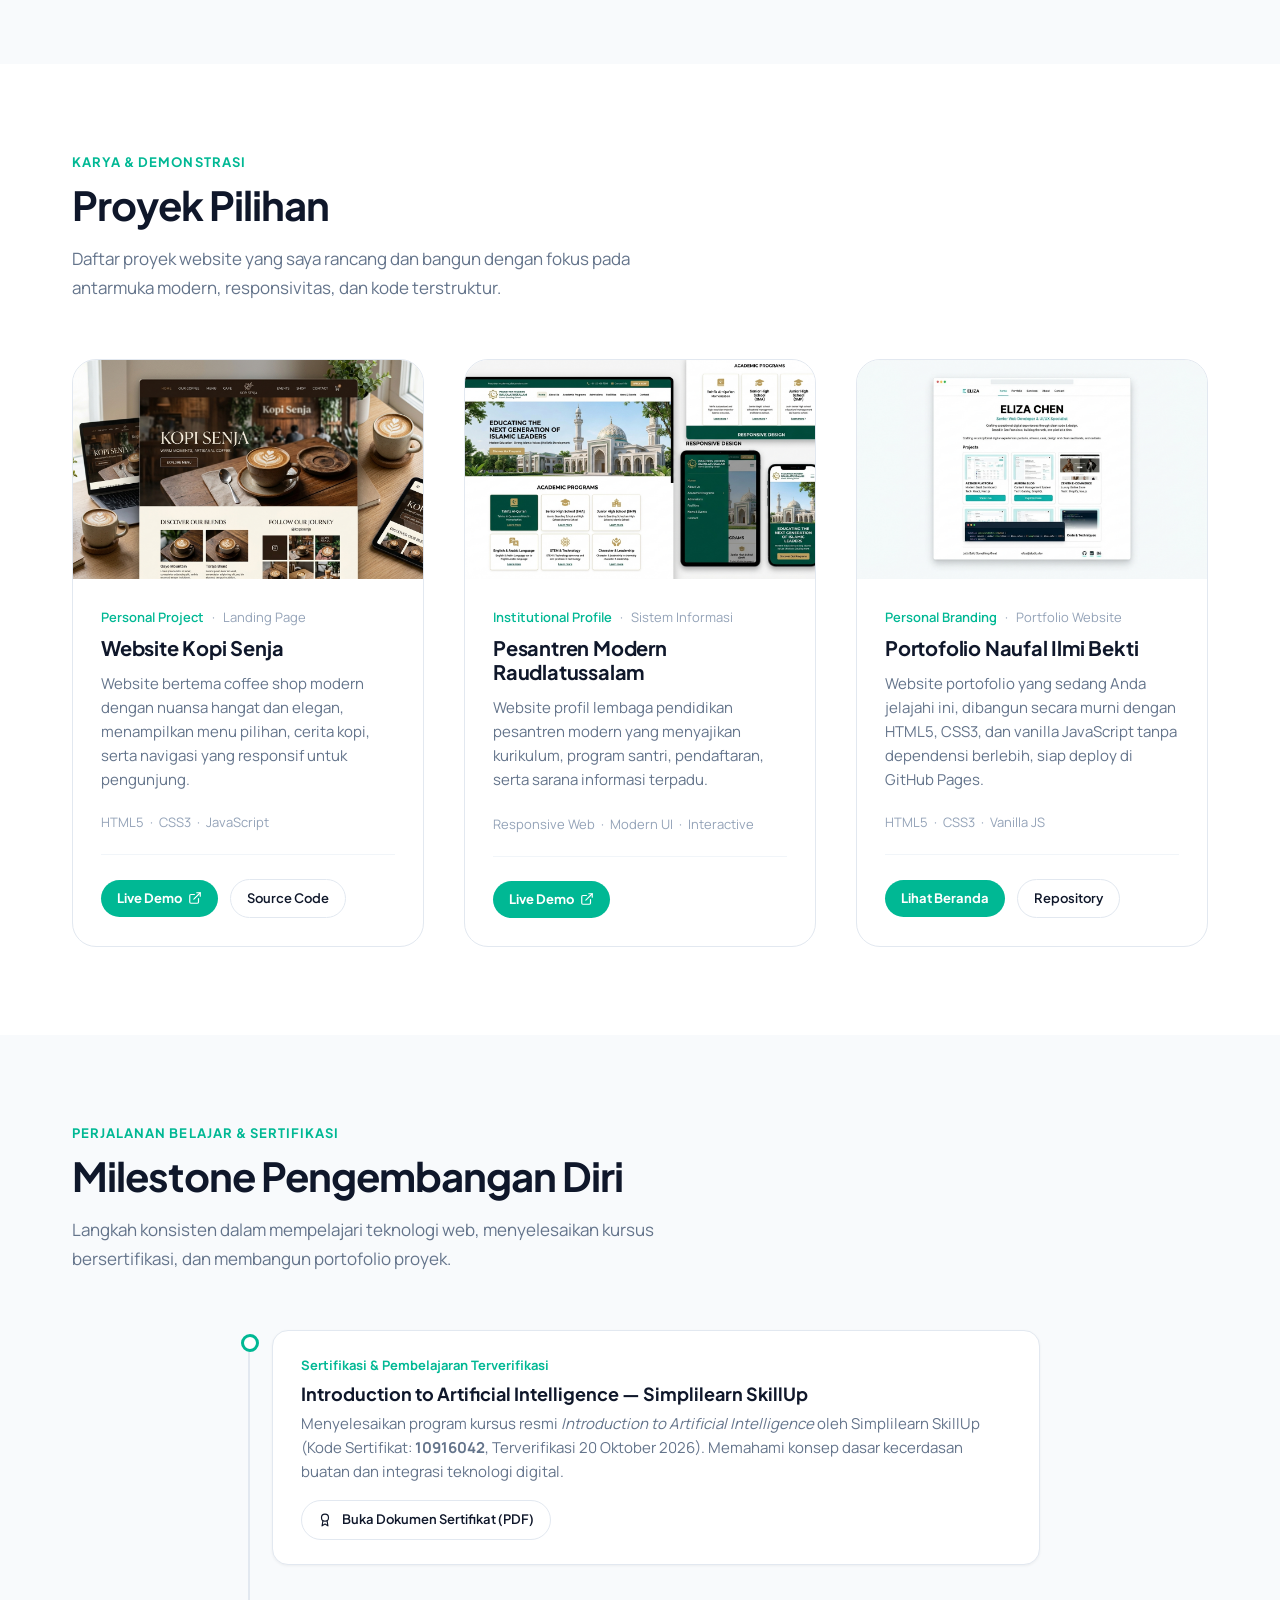
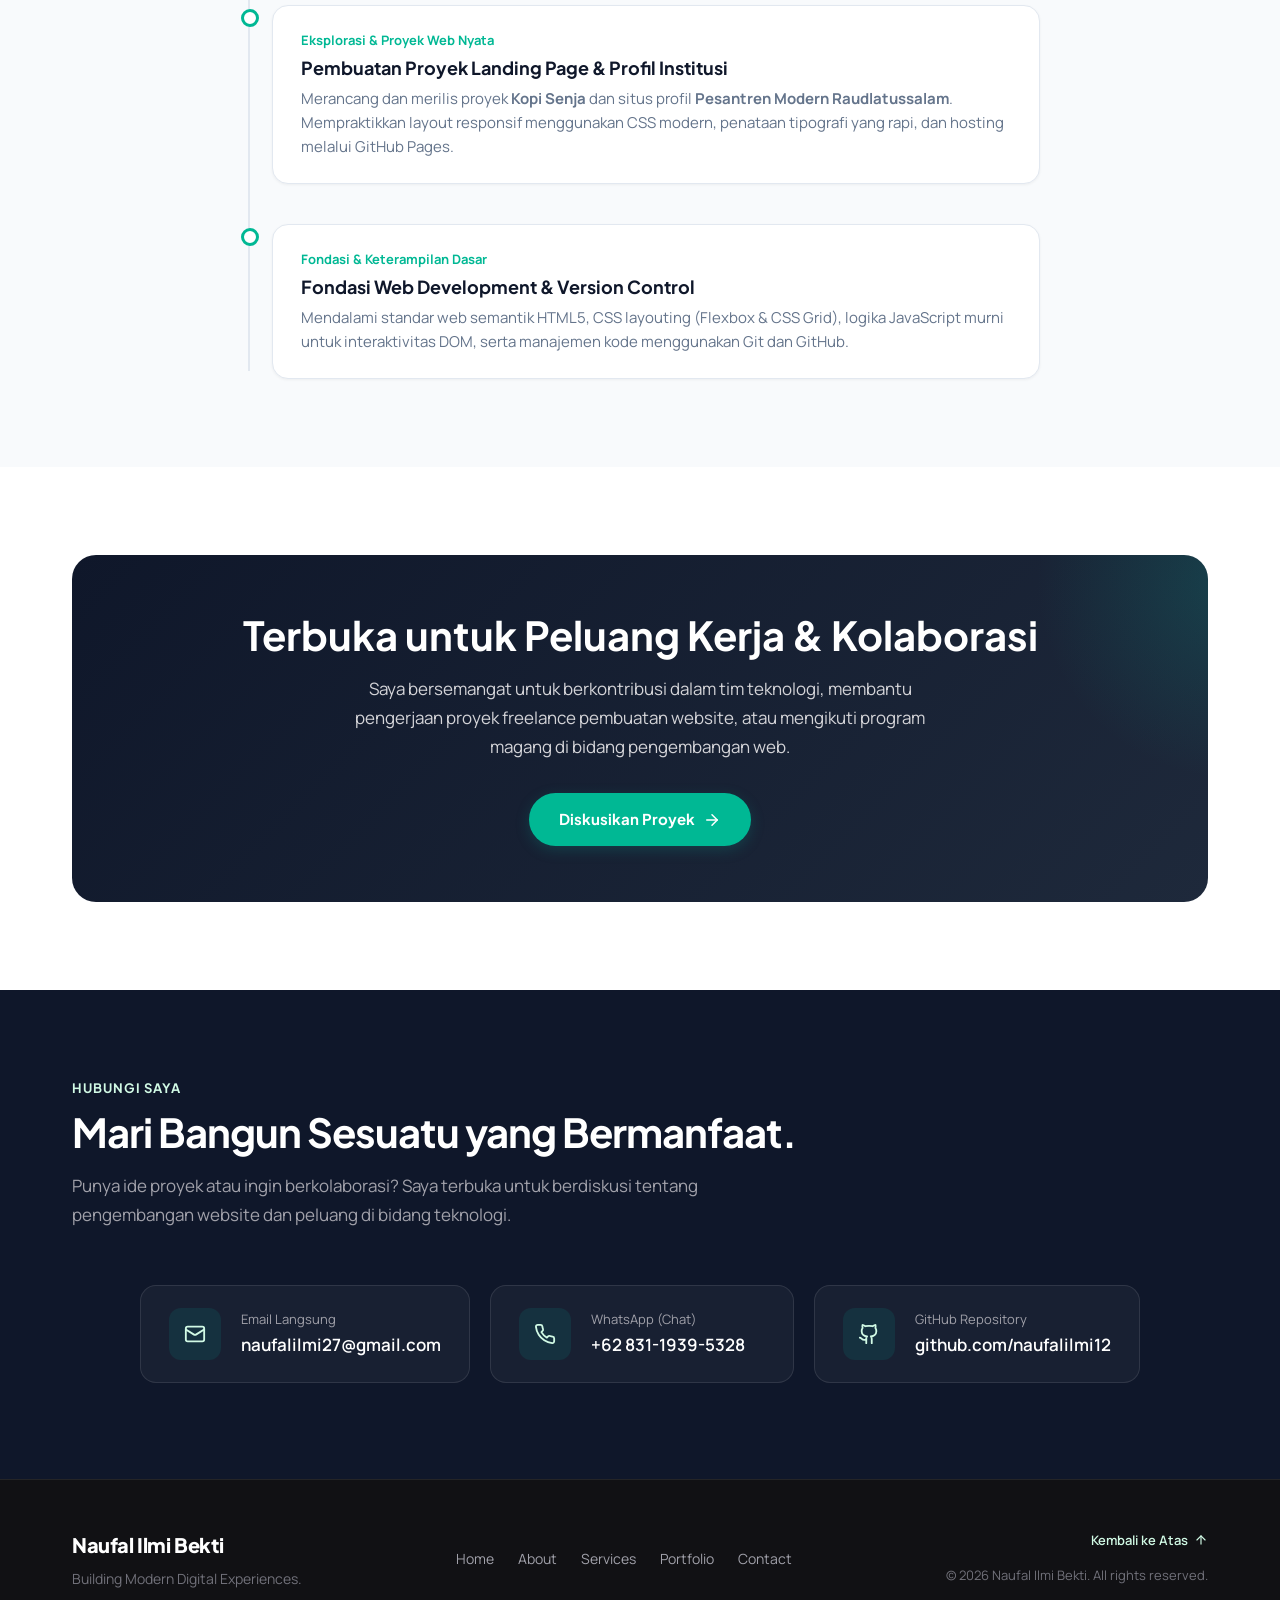
==== commit 159a07e4: "Change logo text to 'Naufal | Portofolio' Updated the logo text in the header section." ====
--- a/index.html
+++ b/index.html
@@ -31,23 +31,6 @@
   <link rel="stylesheet" href="./style.css">
 </head>
 <body>
-
-  <!-- ==========================================================================
-       TOP APP SUITE BAR & VIEW SWITCHER (Brand Identity Board vs Portofolio)
-       ========================================================================== -->
-  
-
-      
-          
-
-          
-
-      
-
-    
-  <!-- ======================================
-  <div id="view-portfolio" class="view-hidden" role="tabpanel" aria-label="Website Portofolio">
-
     <!-- Header Portofolio -->
     <header class="site-header" id="header">
       <div class="container">
@@ -55,7 +38,7 @@
           <!-- Zone 1: Wordmark Logo dengan Brand Mark Resmi -->
           <a href="#home" class="logo-wordmark nav-brand-group" aria-label="Naufal Ilmi Bekti - Beranda">
             <img src="./assets/brand-mark-transparent.png" alt="Logo" class="nav-brand-mark">
-            <span>Naufal Ilmi Bekti</span>
+            <span>Naufal | Portofolio</span>
           </a>
 
           <!-- Zone 2: Navigation Links -->
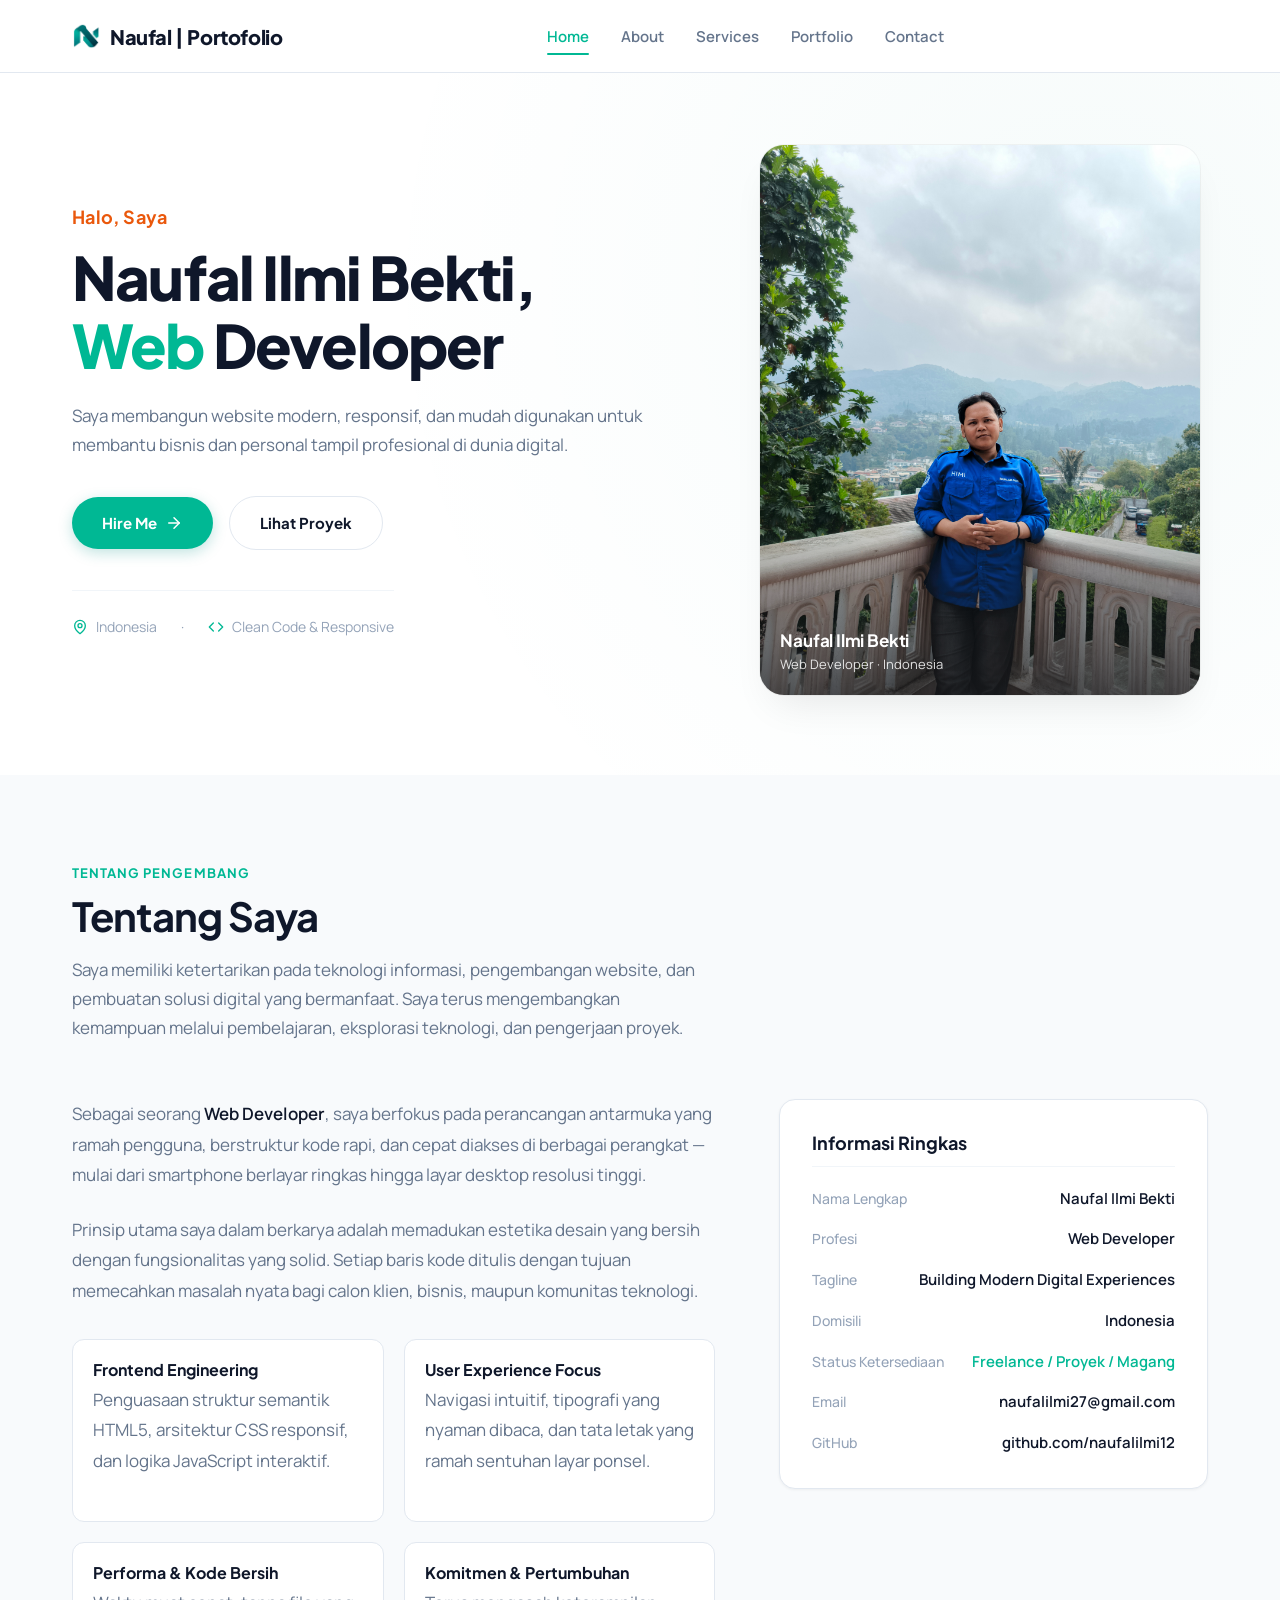
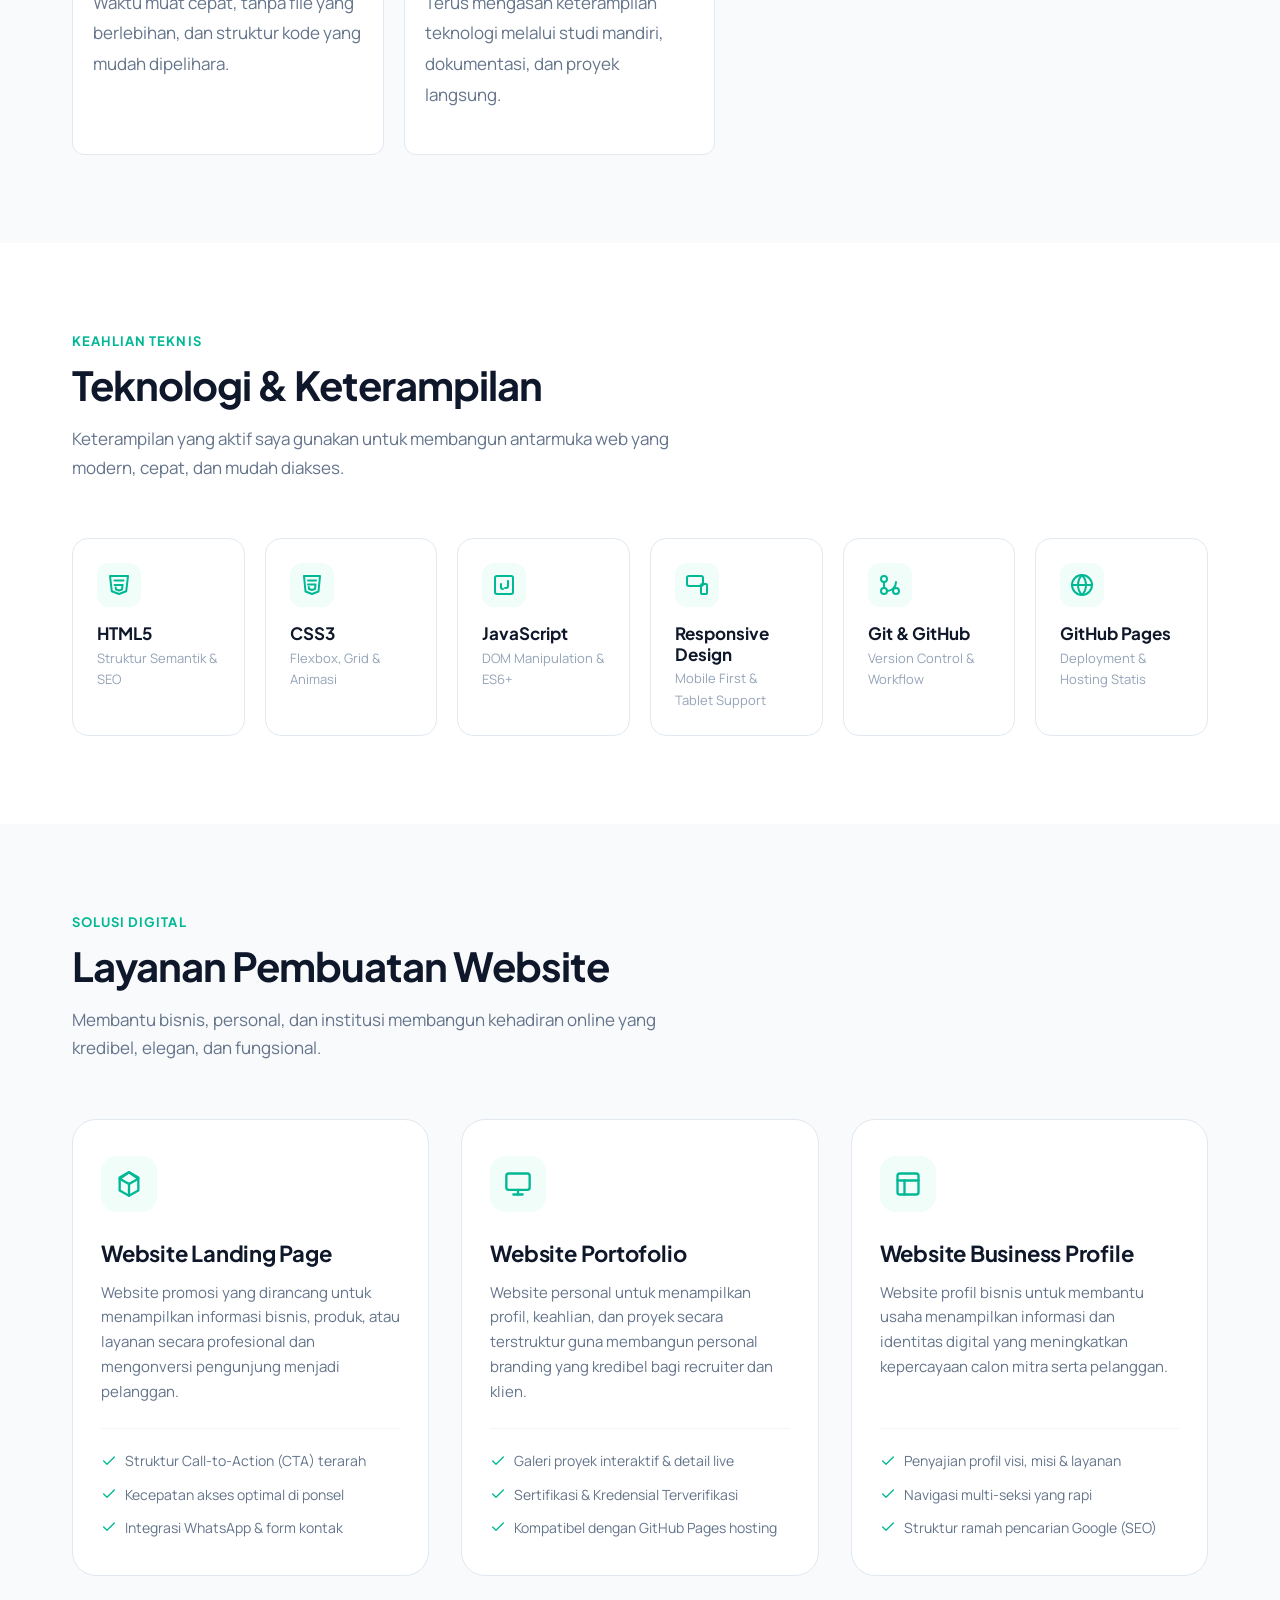
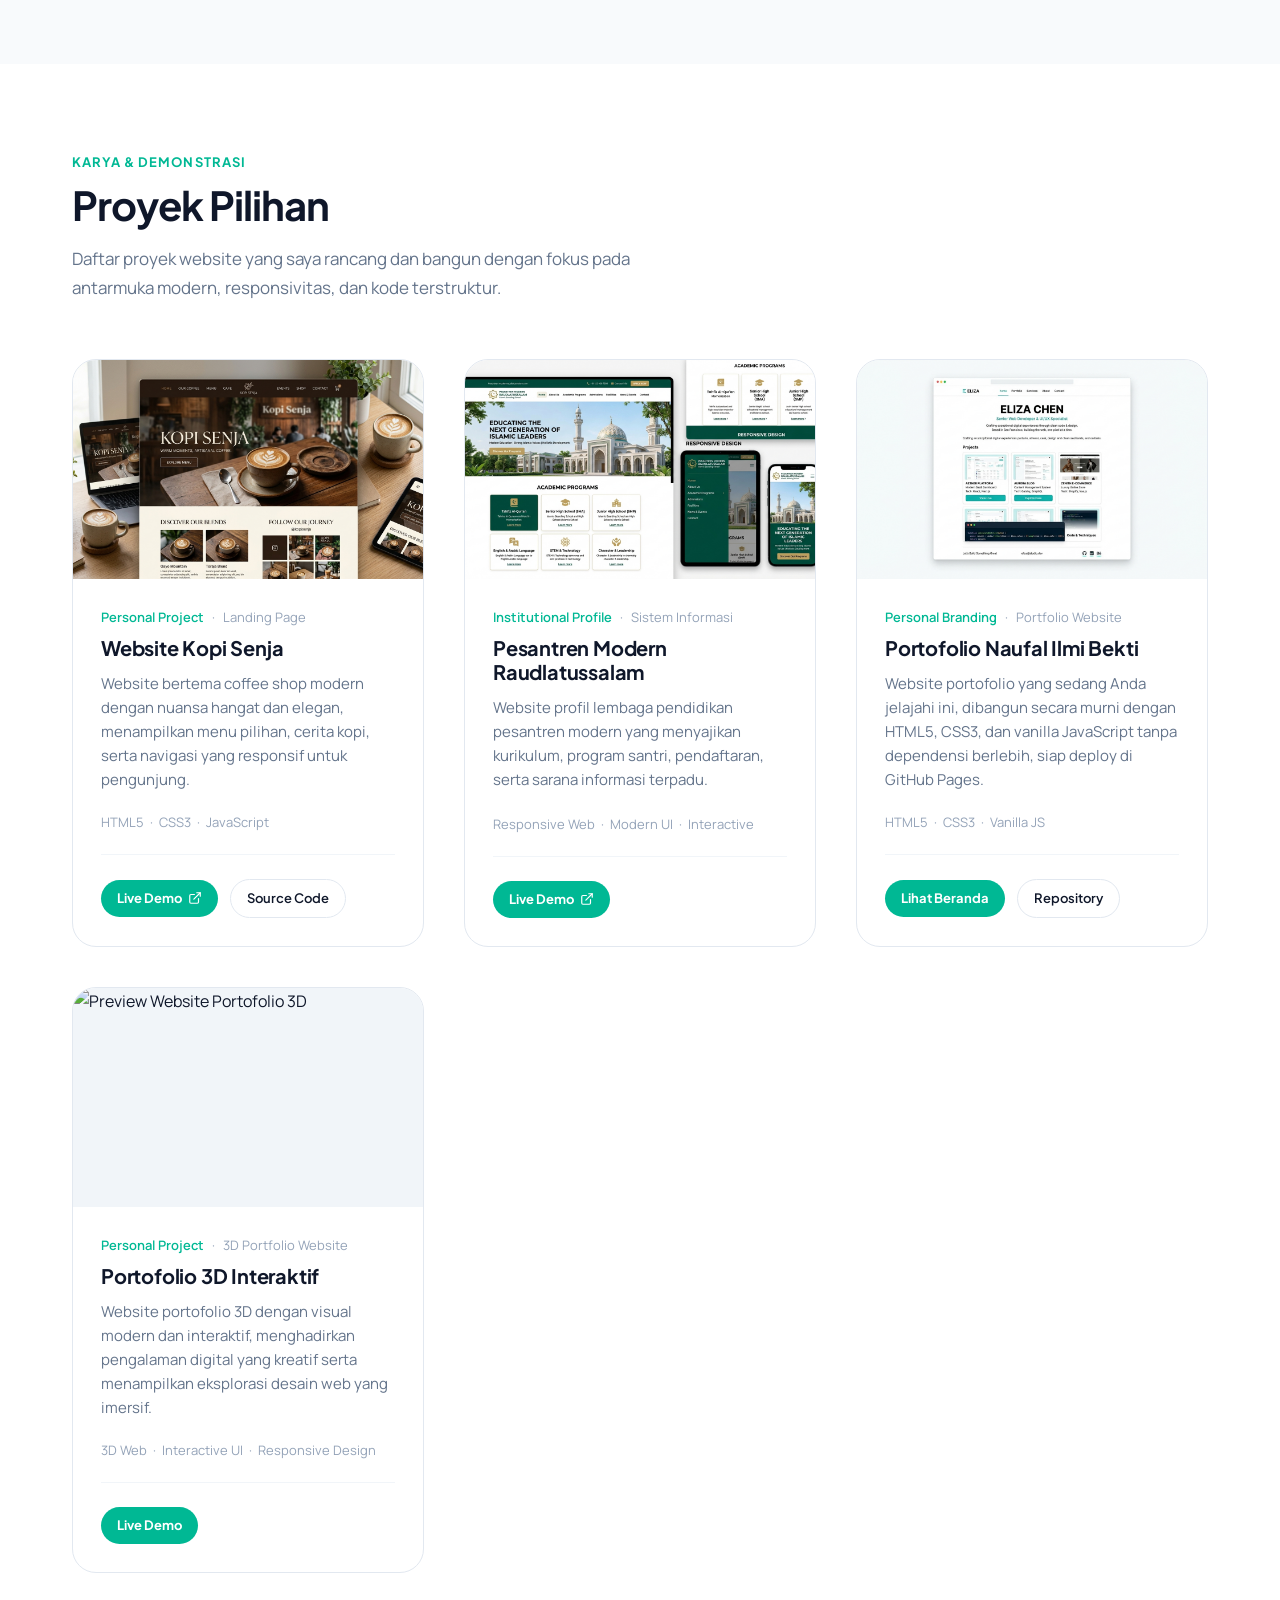
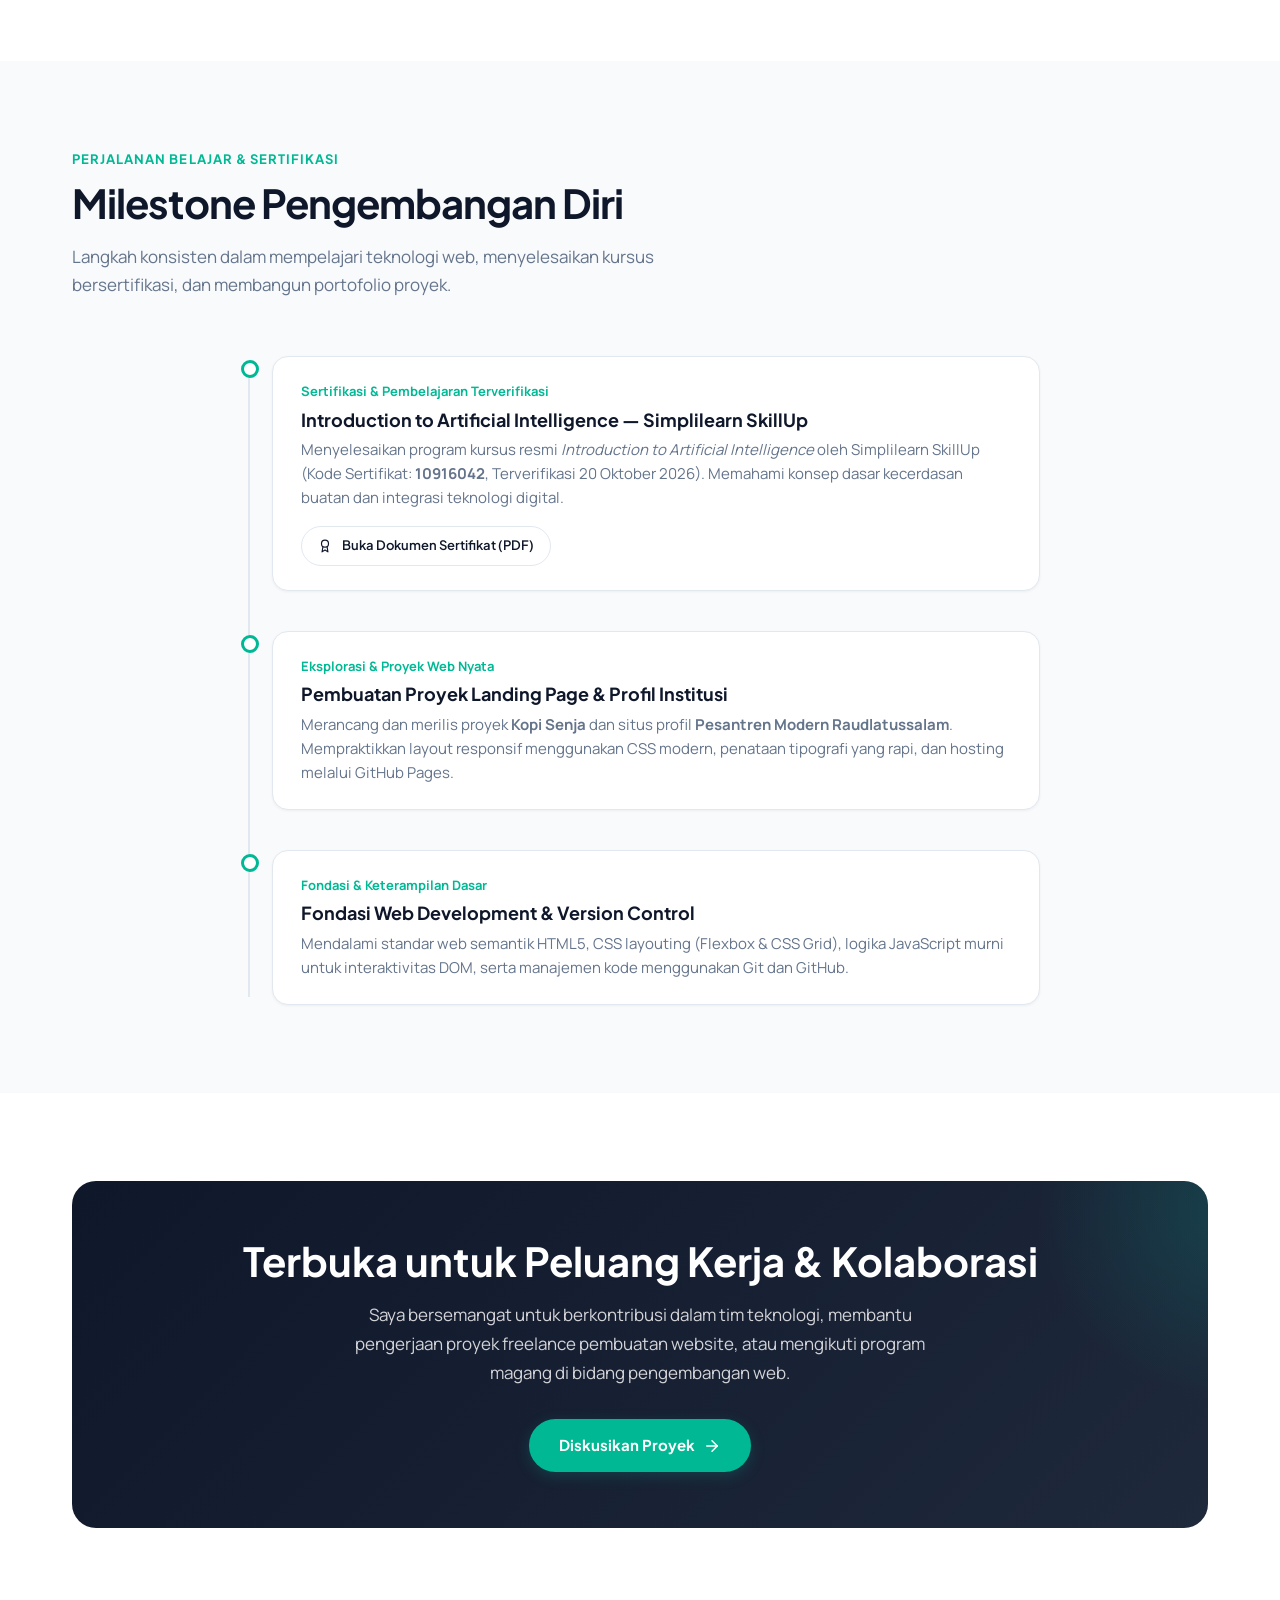
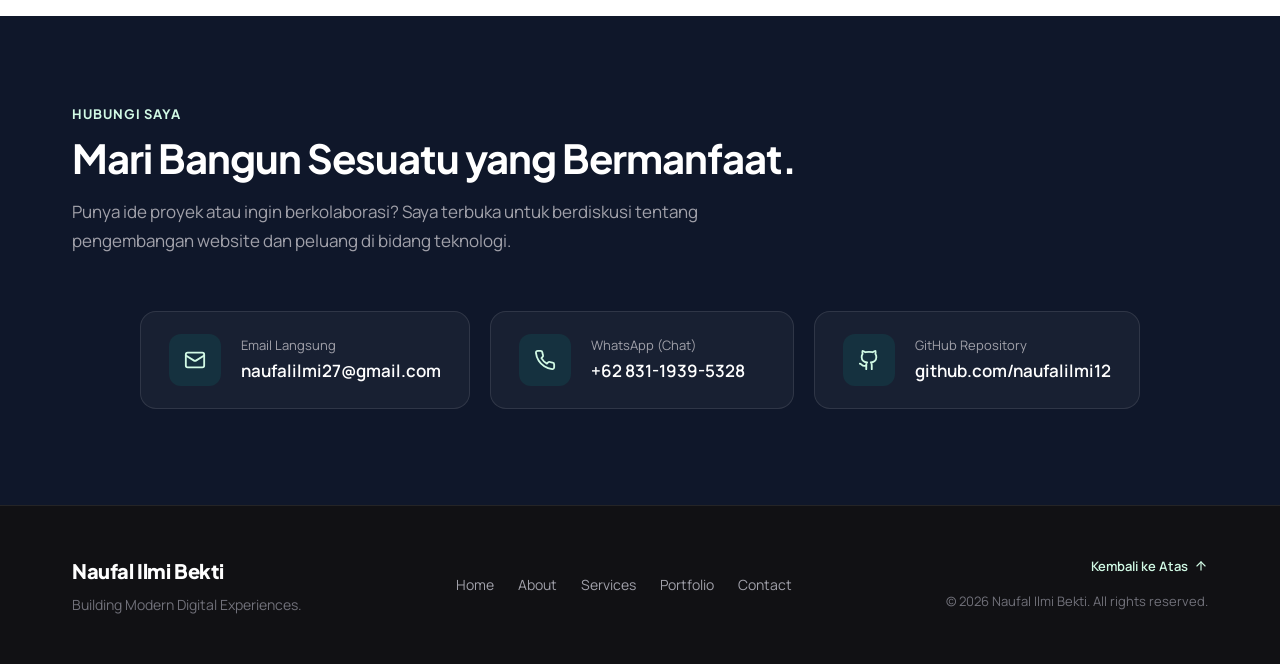
==== commit 4ffa0387: "Add Portofolio 3D project card to index.html Added a new project card for 'Portofolio 3D' with detai" ====
--- a/index.html
+++ b/index.html
@@ -498,6 +498,52 @@
               </div>
             </div>
           </article>
+          <!-- Project 4: Portofolio 3D -->
+      <article class="project-card fade-up">
+        <div class="project-thumb-wrap">
+          <img
+            src="./assets/project-portfolio-3d.jpg"
+            alt="Preview Website Portofolio 3D"
+            class="project-thumb"
+            loading="lazy"
+          >
+        </div>
+
+        <div class="project-body">
+          <div class="project-meta-row">
+            <span class="project-category">Personal Project</span>
+            <span>·</span>
+            <span>3D Portfolio Website</span>
+          </div>
+
+          <h3 class="project-title">Portofolio 3D Interaktif</h3>
+
+          <p class="project-desc">
+            Website portofolio 3D dengan visual modern dan interaktif,
+            menghadirkan pengalaman digital yang kreatif serta
+            menampilkan eksplorasi desain web yang imersif.
+          </p>
+
+          <div class="project-tech-stack">
+            <span>3D Web</span>
+            <span>·</span>
+            <span>Interactive UI</span>
+            <span>·</span>
+            <span>Responsive Design</span>
+          </div>
+
+          <div class="project-actions">
+            <a
+              href="https://portofolio-3-d-eta.vercel.app/"
+              target="_blank"
+              rel="noopener noreferrer"
+              class="btn-project-demo"
+            >
+              Live Demo
+            </a>
+          </div>
+        </div>
+      </article>
         </div>
       </div>
     </section>
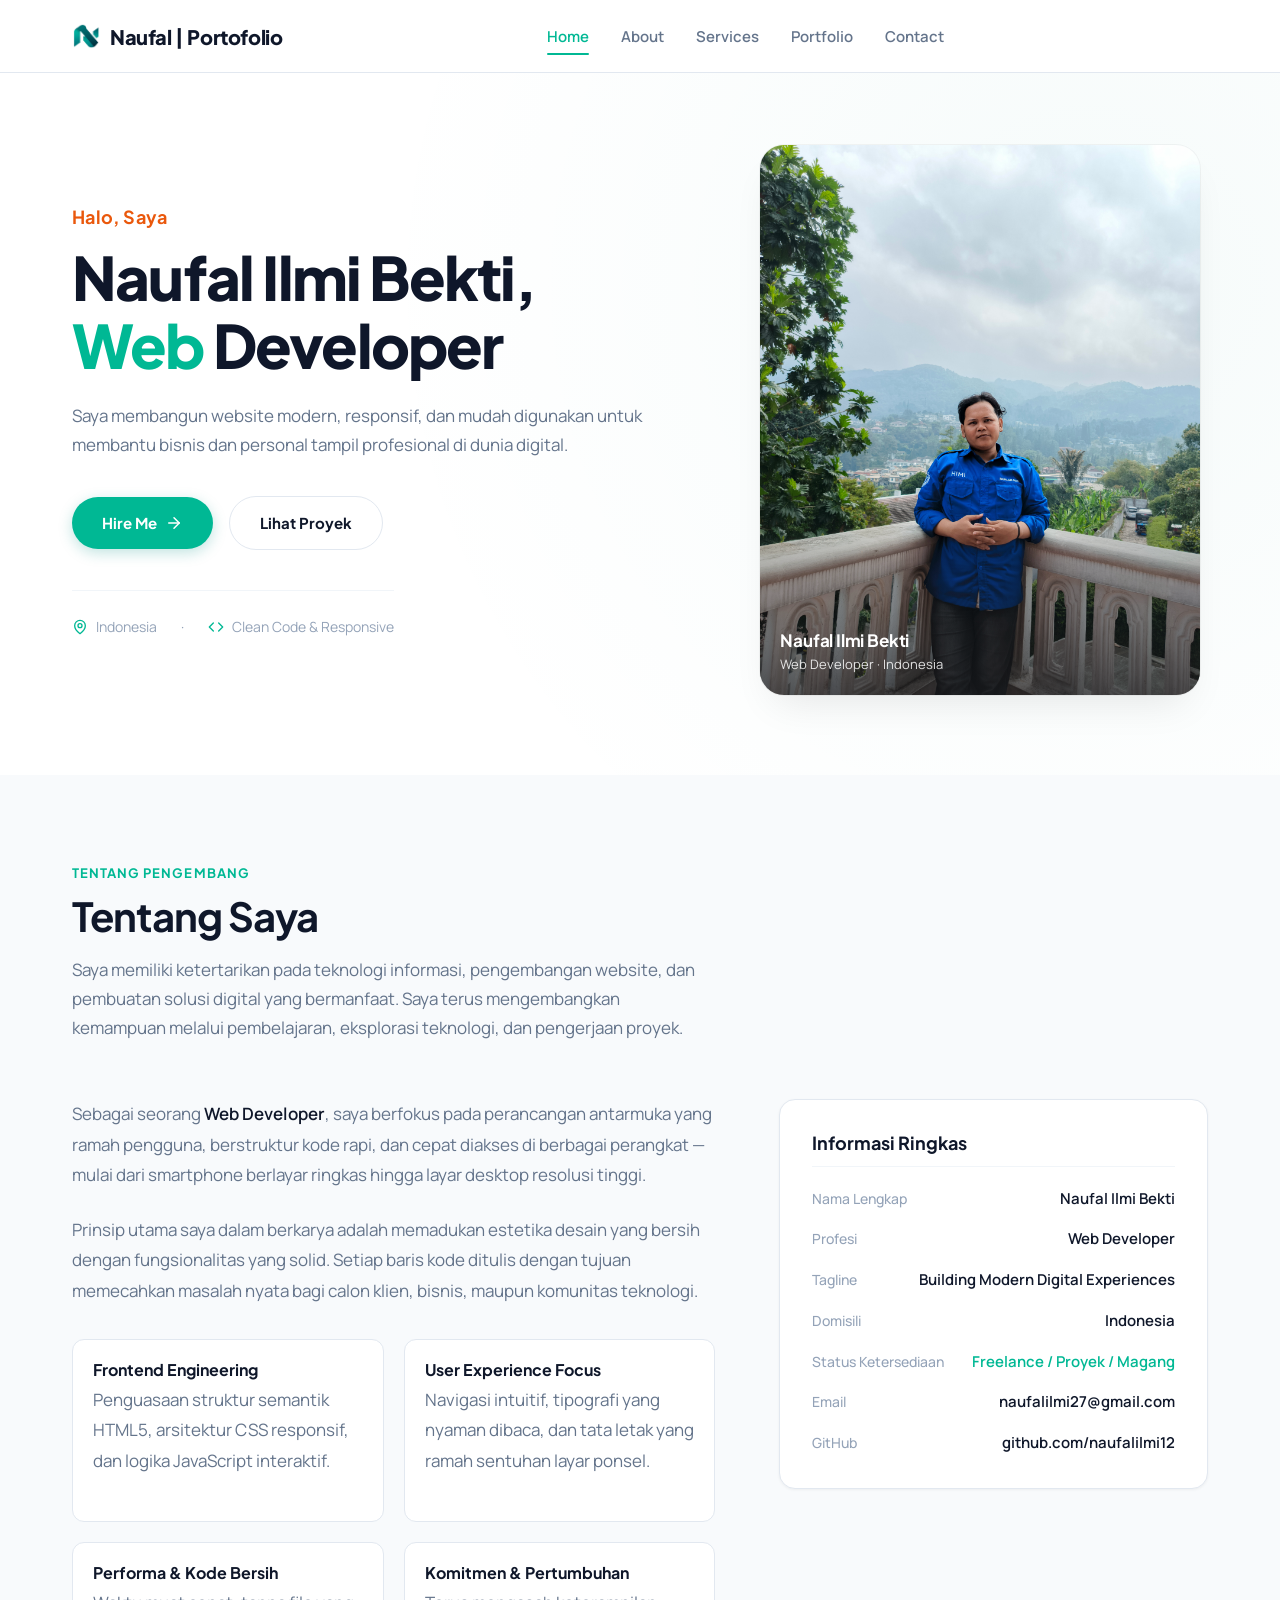
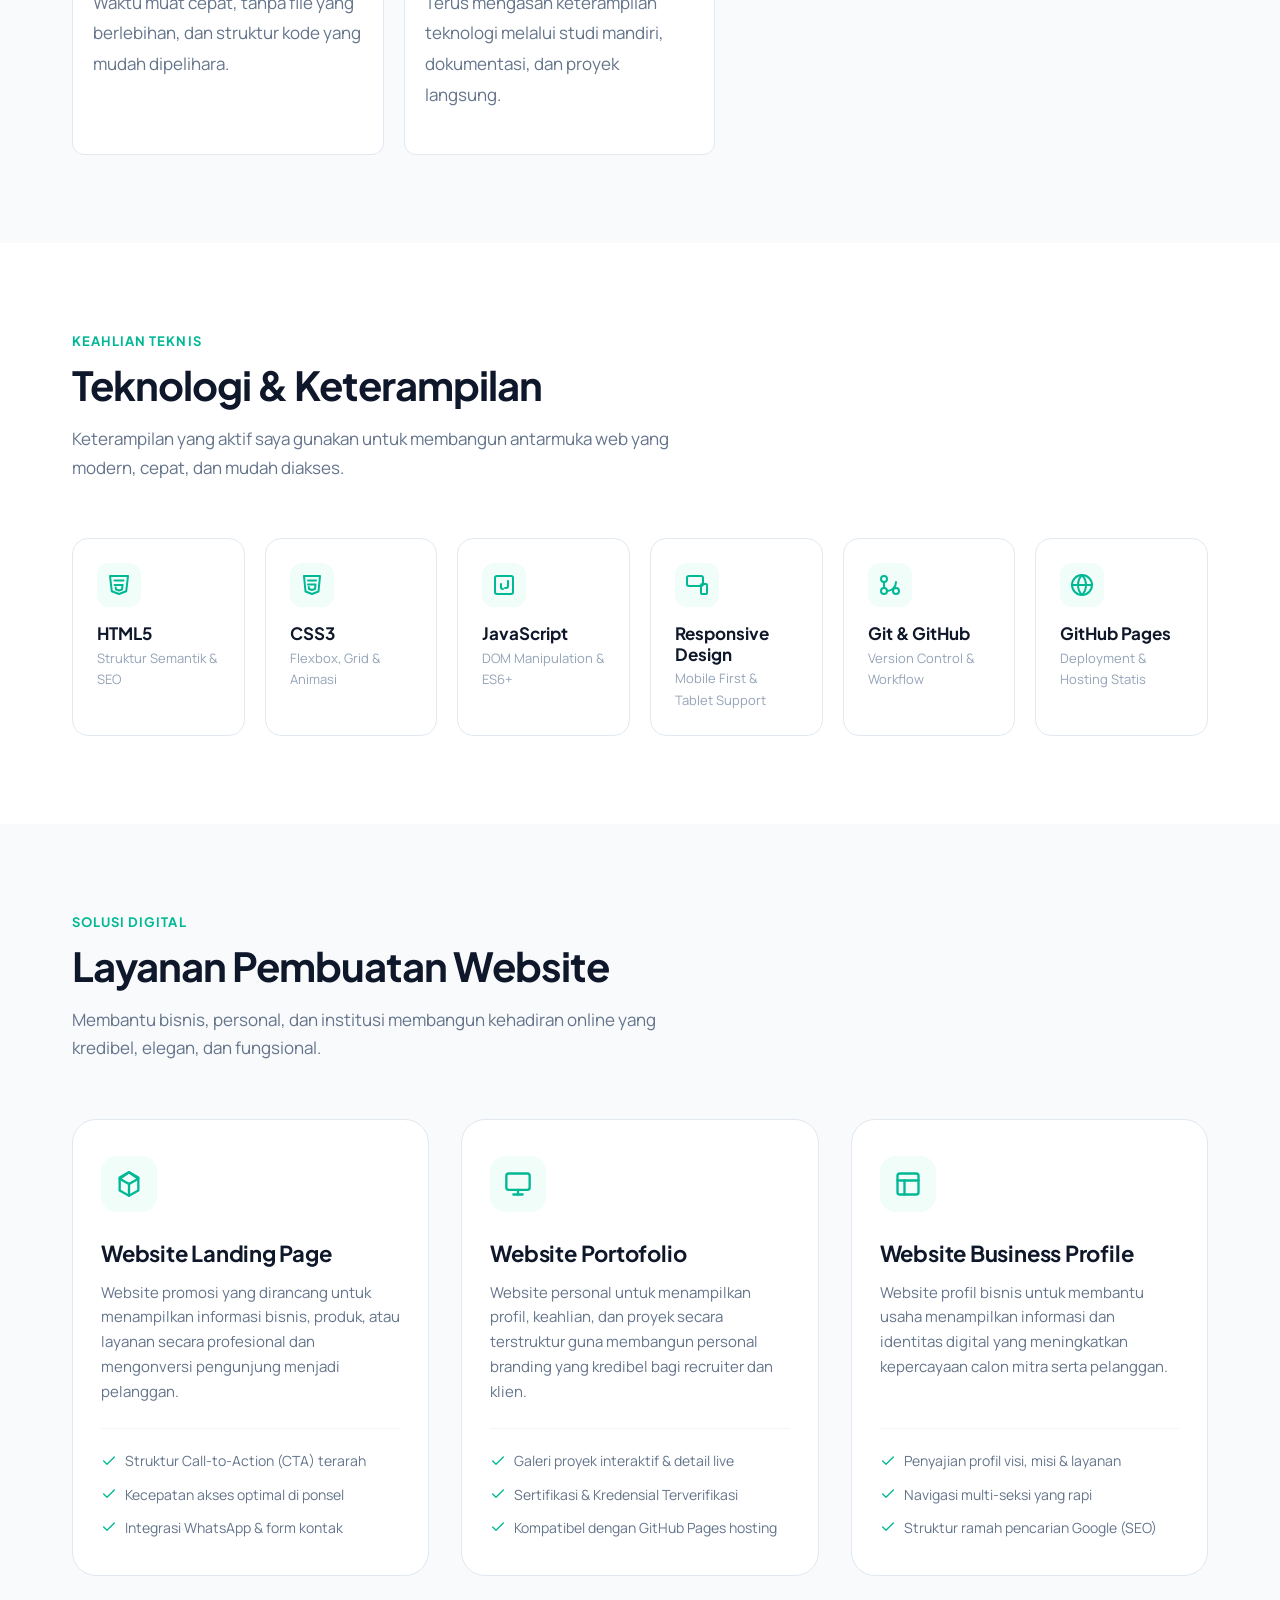
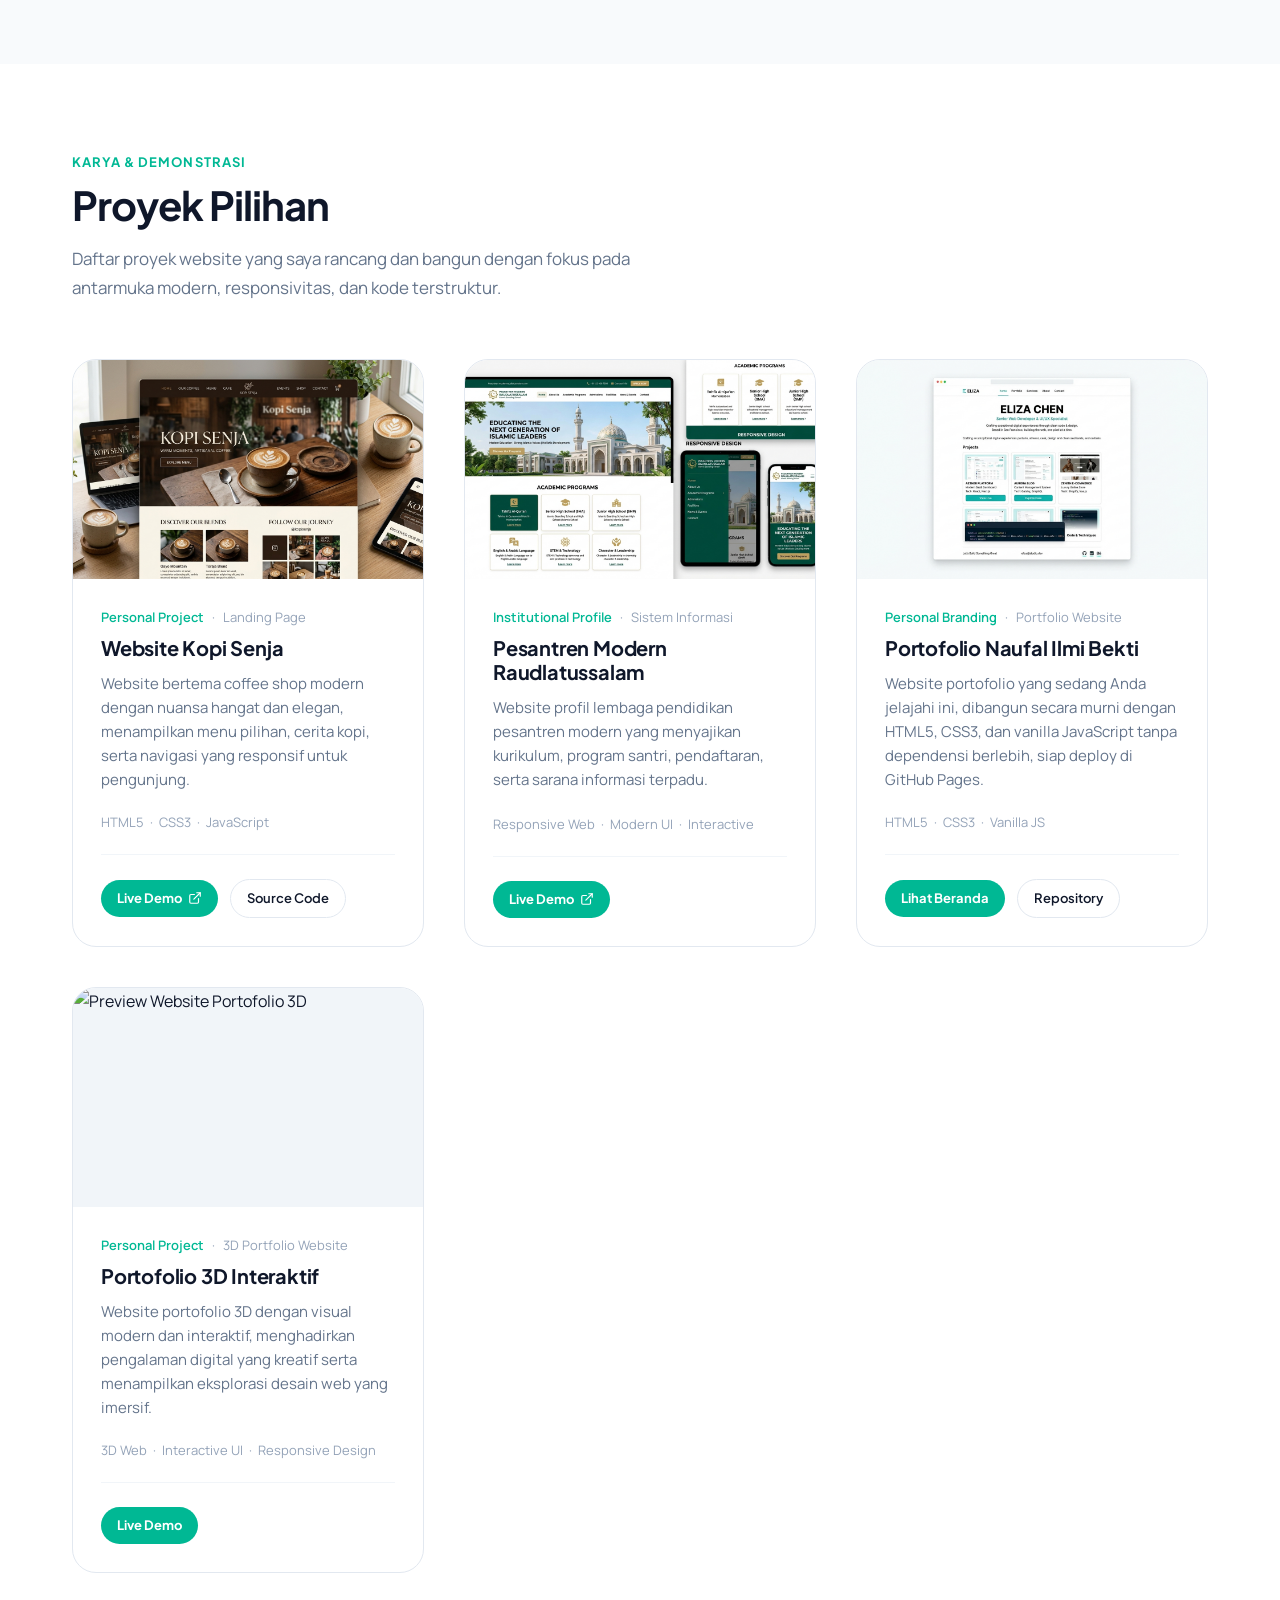
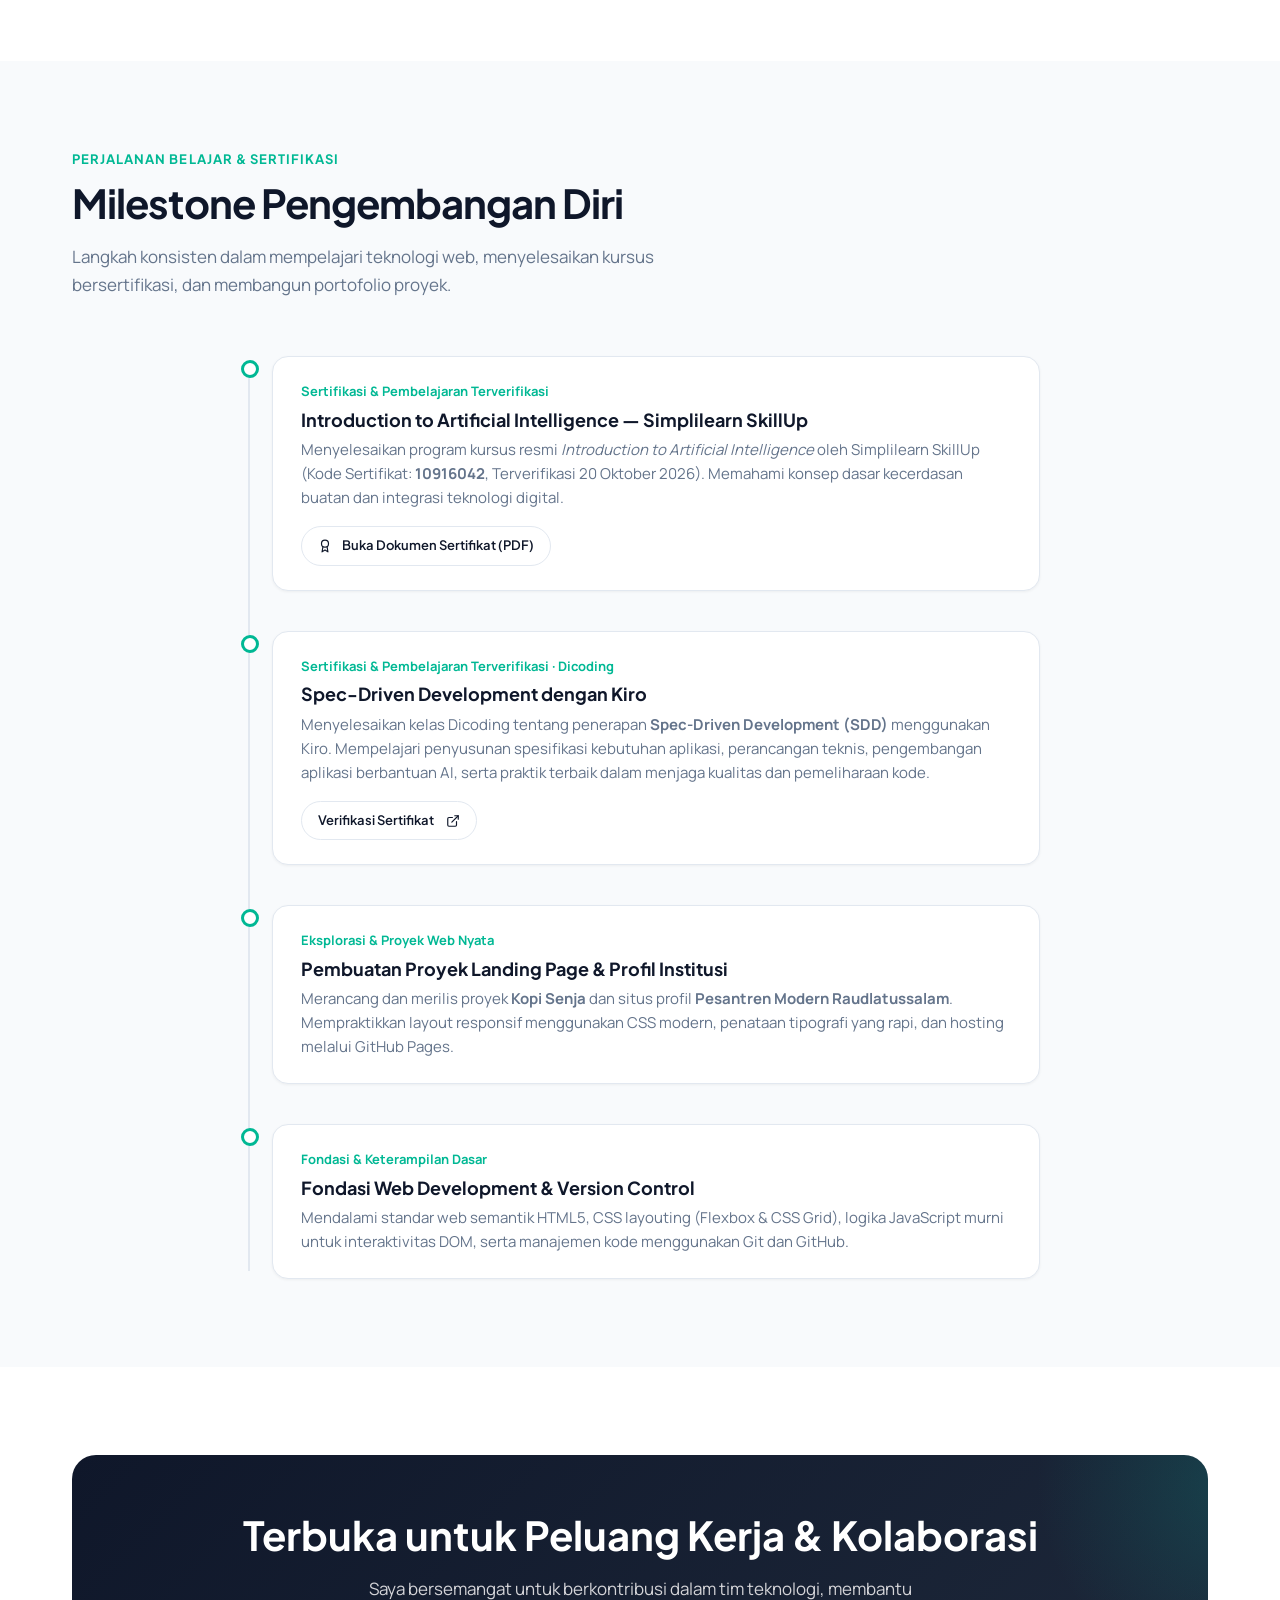
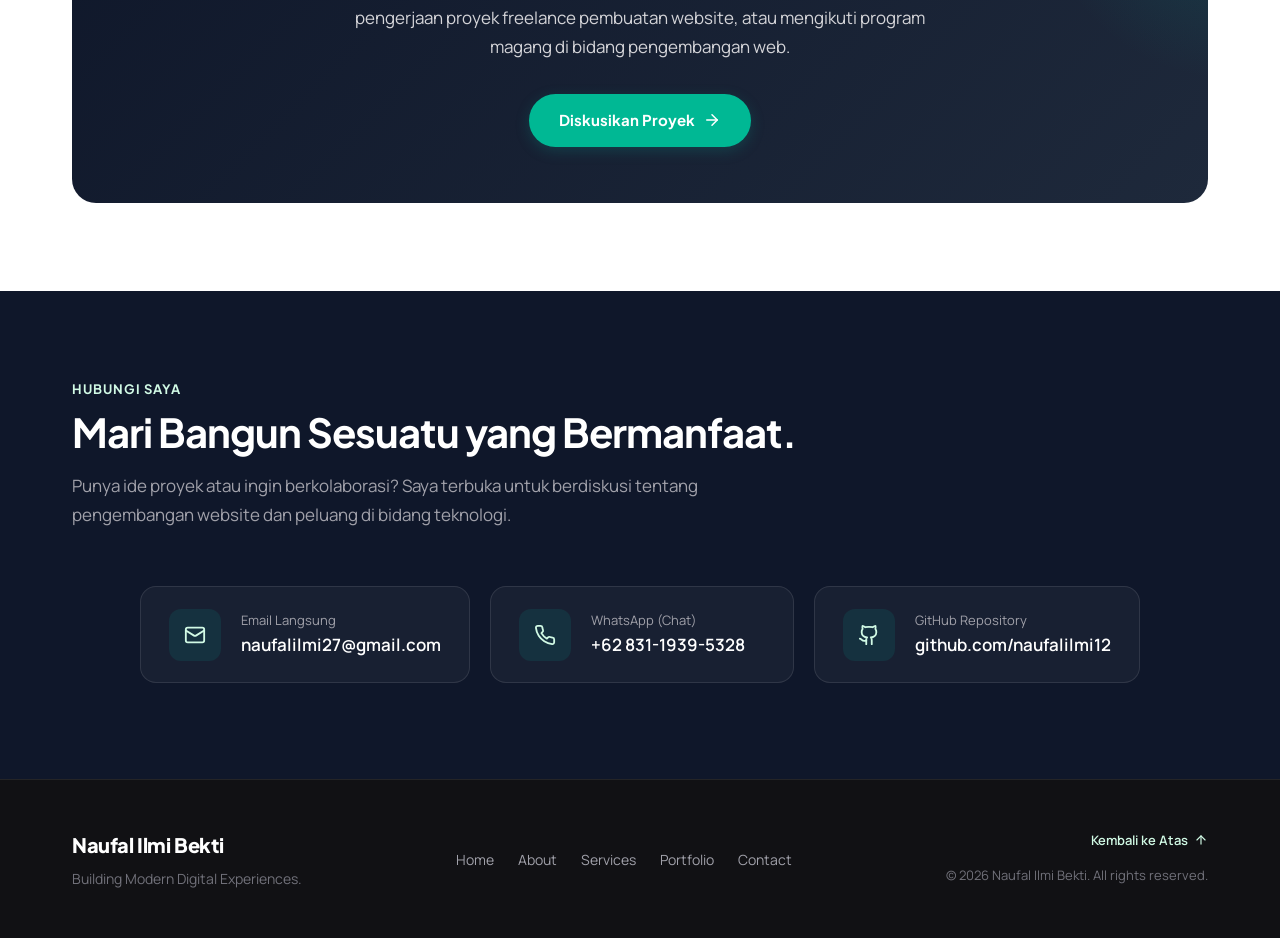
==== commit 9f81a6ca: "Add Dicoding certification timeline and update image Added a new timeline item for Dicoding certific" ====
--- a/index.html
+++ b/index.html
@@ -580,6 +580,49 @@
             </div>
           </div>
 
+          
+<!-- Milestone 2: Dicoding - Spec-Driven Development dengan Kiro -->
+<div class="timeline-item fade-up">
+  <div class="timeline-dot"></div>
+  <div class="timeline-card">
+    <p class="timeline-meta">Sertifikasi & Pembelajaran Terverifikasi · Dicoding</p>
+
+    <h3 class="timeline-title">
+      Spec-Driven Development dengan Kiro
+    </h3>
+
+    <p class="timeline-desc">
+      Menyelesaikan kelas Dicoding tentang penerapan
+      <strong>Spec-Driven Development (SDD)</strong> menggunakan Kiro.
+      Mempelajari penyusunan spesifikasi kebutuhan aplikasi,
+      perancangan teknis, pengembangan aplikasi berbantuan AI,
+      serta praktik terbaik dalam menjaga kualitas dan pemeliharaan kode.
+    </p>
+
+
+    <div style="margin-top: 1rem;">
+      <a
+        href="https://www.dicoding.com/certificates/1RXYD2QQ1XVM"
+        target="_blank"
+        rel="noopener noreferrer"
+        class="btn-project-code"
+        style="display: inline-flex;"
+      >
+        Verifikasi Sertifikat
+        <svg width="14" height="14" viewBox="0 0 24 24"
+          fill="none" stroke="currentColor" stroke-width="2"
+          stroke-linecap="round" stroke-linejoin="round"
+          style="margin-left: 6px;">
+          <path d="M18 13v6a2 2 0 0 1-2 2H5a2 2 0 0 1-2-2V8a2 2 0 0 1 2-2h6"/>
+          <polyline points="15 3 21 3 21 9"/>
+          <line x1="10" y1="14" x2="21" y2="3"/>
+        </svg>
+      </a>
+    </div>
+  </div>
+</div>
+
+
           <!-- Milestone 2 -->
           <div class="timeline-item fade-up">
             <div class="timeline-dot"></div>
